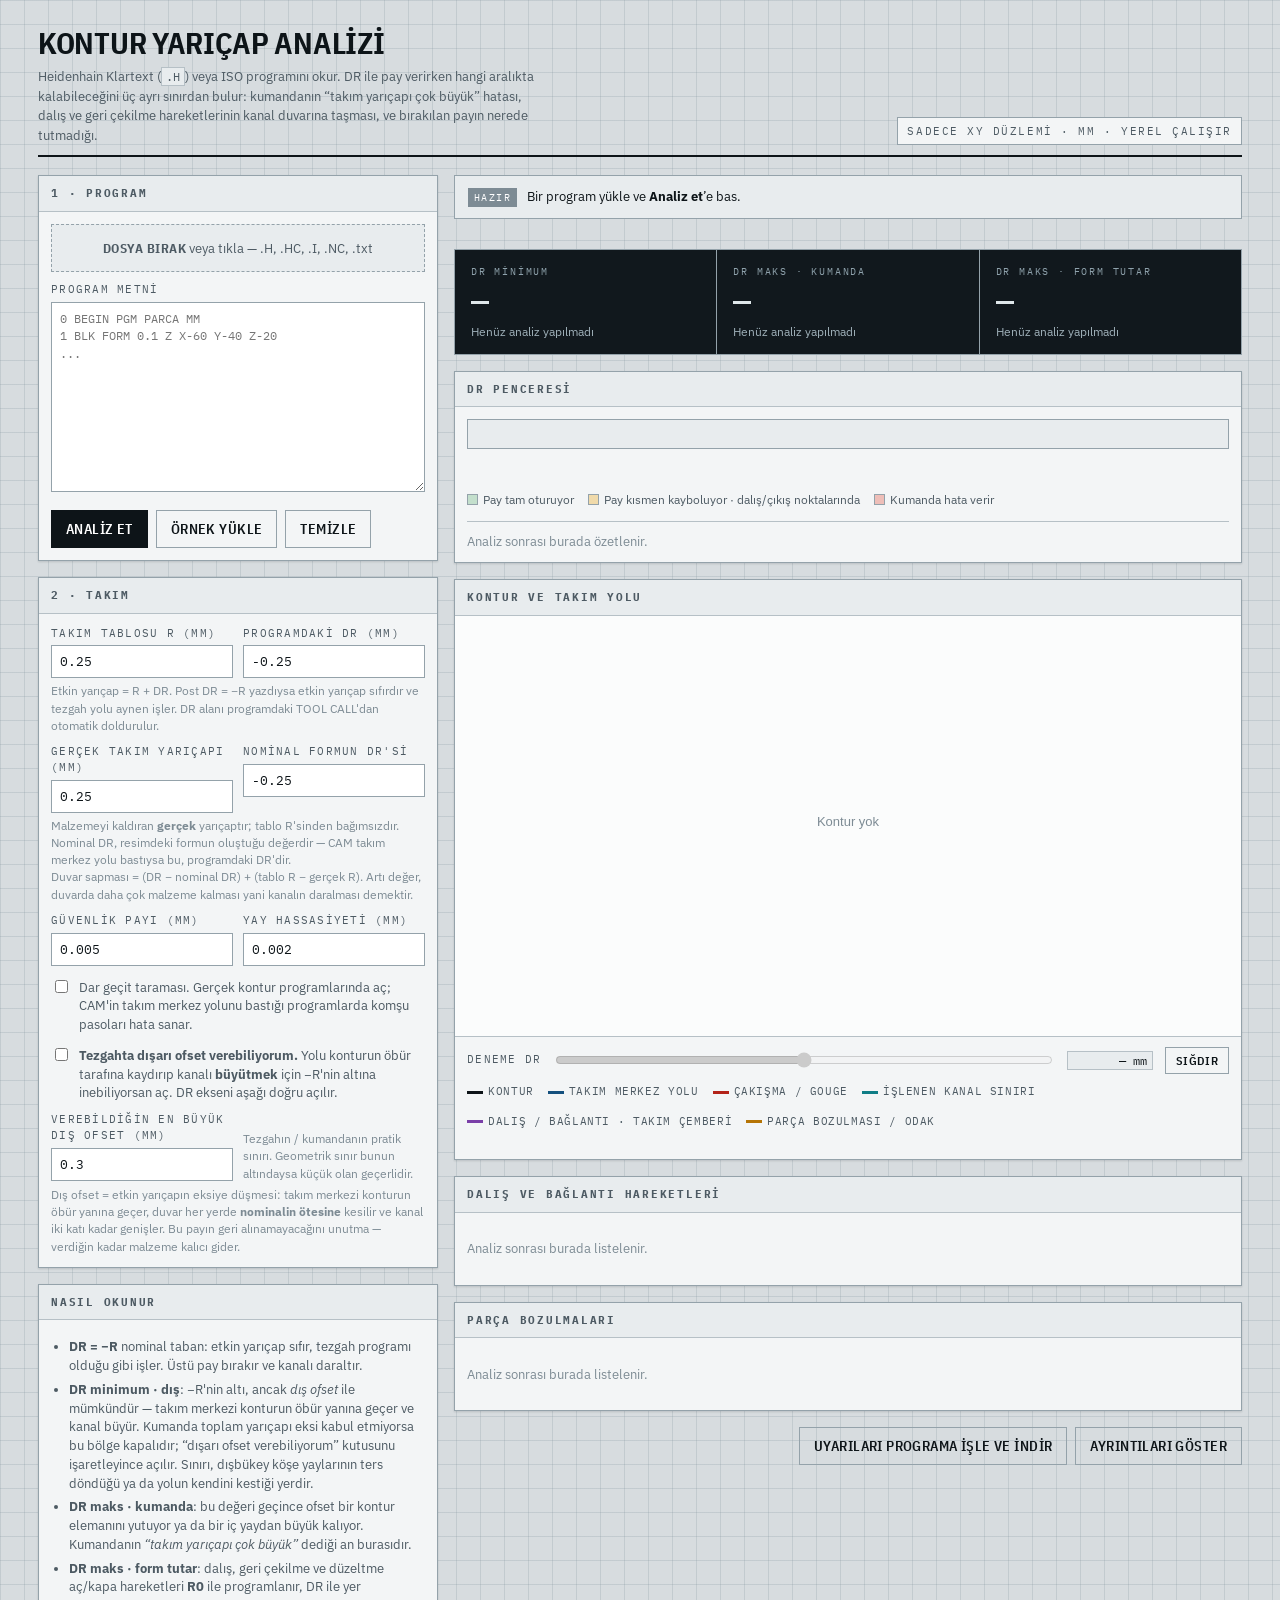
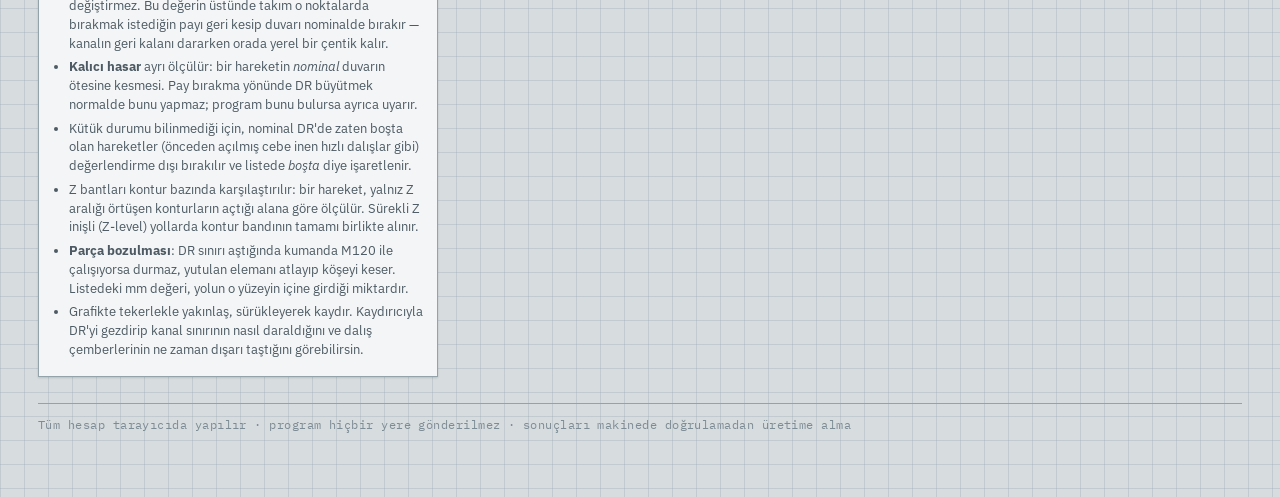
==== index.html @ 6255b71b "Kontur yaricap analizi araci (Heidenhain .H)" ====
<!DOCTYPE html>
<html lang="tr">

<head>
  <meta charset="utf-8">
  <meta name="viewport" content="width=device-width, initial-scale=1">
  <title>Kontur Yarıçap Analizi — Heidenhain .H</title>
  <link rel="preconnect" href="https://fonts.googleapis.com">
  <link rel="preconnect" href="https://fonts.gstatic.com" crossorigin>
  <link
    href="https://fonts.googleapis.com/css2?family=IBM+Plex+Mono:wght@400;500;600&family=IBM+Plex+Sans+Condensed:wght@500;600;700&family=IBM+Plex+Sans:wght@400;500;600&display=swap"
    rel="stylesheet">
  <style>
    :root {
      --bg: #d7dcdf;
      --panel: #f3f5f6;
      --panel-2: #e8ecee;
      --ink: #0d1418;
      --ink-2: #4d5a63;
      --ink-3: #7d8b94;
      --line: #b6c0c6;
      --line-hard: #94a2aa;
      --blue: #14507e;
      --teal: #0f7d86;
      --amber: #b57405;
      --red: #b32319;
      --green: #2c6b41;
      --shadow: 0 1px 0 #fff inset, 0 1px 2px rgba(13, 20, 24, .14);
      --mono: "IBM Plex Mono", ui-monospace, Menlo, Consolas, monospace;
      --cond: "IBM Plex Sans Condensed", "IBM Plex Sans", system-ui, sans-serif;
      --sans: "IBM Plex Sans", system-ui, -apple-system, sans-serif;
    }

    * {
      box-sizing: border-box
    }

    html,
    body {
      margin: 0;
      padding: 0
    }

    body {
      background: var(--bg);
      background-image:
        linear-gradient(rgba(148, 162, 170, .30) 1px, transparent 1px),
        linear-gradient(90deg, rgba(148, 162, 170, .30) 1px, transparent 1px);
      background-size: 24px 24px;
      color: var(--ink);
      font-family: var(--sans);
      font-size: 14px;
      line-height: 1.5;
      -webkit-font-smoothing: antialiased;
    }

    .wrap {
      max-width: 1240px;
      margin: 0 auto;
      padding: 20px 18px 64px
    }

    /* ---------- masthead ---------- */
    header.top {
      display: flex;
      align-items: flex-end;
      justify-content: space-between;
      gap: 16px;
      border-bottom: 2px solid var(--ink);
      padding-bottom: 10px;
      margin-bottom: 18px;
      flex-wrap: wrap;
    }

    .brand h1 {
      font-family: var(--cond);
      font-weight: 700;
      font-size: 30px;
      letter-spacing: -.01em;
      margin: 0;
      text-transform: uppercase;
    }

    .brand p {
      margin: 2px 0 0;
      color: var(--ink-2);
      font-size: 13px;
      max-width: 62ch
    }

    .stamp {
      font-family: var(--mono);
      font-size: 11px;
      letter-spacing: .14em;
      text-transform: uppercase;
      color: var(--ink-2);
      border: 1px solid var(--line-hard);
      padding: 5px 9px;
      background: var(--panel);
      white-space: nowrap;
    }

    /* ---------- layout ---------- */
    .grid {
      display: grid;
      grid-template-columns: minmax(320px, 400px) 1fr;
      gap: 16px;
      align-items: start
    }

    @media (max-width:900px) {
      .grid {
        grid-template-columns: 1fr
      }
    }

    .card {
      background: var(--panel);
      border: 1px solid var(--line-hard);
      box-shadow: var(--shadow)
    }

    .card>h2 {
      font-family: var(--mono);
      font-size: 11px;
      letter-spacing: .16em;
      text-transform: uppercase;
      margin: 0;
      padding: 9px 12px;
      border-bottom: 1px solid var(--line);
      color: var(--ink-2);
      background: var(--panel-2);
      display: flex;
      justify-content: space-between;
      align-items: center;
      gap: 8px;
    }

    .card .body {
      padding: 12px
    }

    .stack {
      display: flex;
      flex-direction: column;
      gap: 16px
    }

    /* ---------- form ---------- */
    label.f {
      display: block;
      font-family: var(--mono);
      font-size: 10.5px;
      letter-spacing: .12em;
      text-transform: uppercase;
      color: var(--ink-2);
      margin: 0 0 4px
    }

    input[type=number],
    input[type=text],
    textarea,
    select {
      width: 100%;
      font-family: var(--mono);
      font-size: 13px;
      color: var(--ink);
      background: #fff;
      border: 1px solid var(--line-hard);
      padding: 7px 8px;
      border-radius: 0;
    }

    textarea {
      min-height: 190px;
      resize: vertical;
      line-height: 1.45;
      font-size: 12px;
      white-space: pre;
      overflow-wrap: normal;
      overflow-x: auto
    }

    input:focus,
    textarea:focus,
    select:focus,
    button:focus-visible {
      outline: 2px solid var(--blue);
      outline-offset: 1px
    }

    .row {
      display: grid;
      grid-template-columns: 1fr 1fr;
      gap: 10px
    }

    .row3 {
      display: grid;
      grid-template-columns: 1fr 1fr;
      gap: 10px
    }

    .hint {
      font-size: 11.5px;
      color: var(--ink-3);
      margin: 4px 0 0
    }

    button {
      font-family: var(--cond);
      font-weight: 600;
      font-size: 14px;
      letter-spacing: .03em;
      text-transform: uppercase;
      border: 1px solid var(--ink);
      background: var(--ink);
      color: #fff;
      padding: 9px 14px;
      cursor: pointer;
      border-radius: 0;
    }

    button.ghost {
      background: transparent;
      color: var(--ink);
      border-color: var(--line-hard)
    }

    button.ghost:hover {
      background: var(--panel-2)
    }

    button:hover {
      background: #1d2a31
    }

    button.ghost:active,
    button:active {
      transform: translateY(1px)
    }

    .btnrow {
      display: flex;
      gap: 8px;
      flex-wrap: wrap;
      margin-top: 12px
    }

    .drop {
      border: 1.5px dashed var(--line-hard);
      background: var(--panel-2);
      padding: 14px;
      text-align: center;
      font-size: 12.5px;
      color: var(--ink-2);
      cursor: pointer;
    }

    .drop.hot {
      border-color: var(--blue);
      background: #e6eef5;
      color: var(--blue)
    }

    .drop b {
      font-family: var(--cond);
      text-transform: uppercase;
      letter-spacing: .04em
    }

    /* ---------- readout (signature) ---------- */
    .dro {
      display: grid;
      grid-template-columns: 1fr 1fr;
      gap: 1px;
      background: var(--line-hard);
      border: 1px solid var(--line-hard);
    }

    @media (max-width:520px) {
      .dro {
        grid-template-columns: 1fr
      }
    }

    .dro .cell {
      background: #11181d;
      padding: 14px 16px;
      color: #dfe7ea
    }

    .dro .cell.warnbg {
      background: #2a1512
    }

    .dro .k {
      font-family: var(--mono);
      font-size: 10px;
      letter-spacing: .18em;
      text-transform: uppercase;
      color: #8fa2ac
    }

    .dro .v {
      font-family: var(--mono);
      font-weight: 600;
      font-size: 40px;
      line-height: 1.05;
      margin-top: 6px;
      font-variant-numeric: tabular-nums;
      letter-spacing: -.02em
    }

    .dro .v small {
      font-size: 15px;
      font-weight: 400;
      color: #8fa2ac;
      margin-left: 6px;
      letter-spacing: 0
    }

    .dro .sub {
      font-size: 11.5px;
      color: #9fb0b9;
      margin-top: 6px;
      font-family: var(--sans)
    }

    .dro .v.ok {
      color: #8ee0a4
    }

    .dro .v.bad {
      color: #ff8b7d
    }

    .dro .v.warn {
      color: #ffc861
    }

    .dro.three {
      grid-template-columns: 1fr 1fr 1fr
    }

    .dro.three .v {
      font-size: 30px
    }

    @media (max-width:760px) {
      .dro.three {
        grid-template-columns: 1fr
      }
    }

    /* ---------- DR bandı ---------- */
    .band {
      position: relative;
      height: 30px;
      border: 1px solid var(--line-hard);
      background: var(--panel-2);
      display: flex;
      overflow: hidden;
    }

    .band .seg {
      height: 100%;
      position: relative
    }

    .band .seg.o {
      background: repeating-linear-gradient(135deg, #cbe0ee, #cbe0ee 5px, #b9d4e6 5px, #b9d4e6 10px)
    }

    .band .seg.g {
      background: repeating-linear-gradient(135deg, #cfe6d6, #cfe6d6 5px, #c3dfcc 5px, #c3dfcc 10px)
    }

    .band .seg.a {
      background: repeating-linear-gradient(135deg, #f6e4bd, #f6e4bd 5px, #f0daaa 5px, #f0daaa 10px)
    }

    .band .seg.r {
      background: repeating-linear-gradient(135deg, #f3cdc8, #f3cdc8 5px, #eebeb8 5px, #eebeb8 10px)
    }

    .band .mark {
      position: absolute;
      top: -4px;
      bottom: -4px;
      width: 2px;
      background: var(--ink);
      z-index: 2
    }

    .band .mark::after {
      content: "";
      position: absolute;
      left: -4px;
      top: 0;
      border-left: 5px solid transparent;
      border-right: 5px solid transparent;
      border-top: 6px solid var(--ink);
    }

    .bandaxis {
      position: relative;
      height: 30px;
      font-family: var(--mono);
      font-size: 10px;
      color: var(--ink-2);
      margin-top: 2px;
    }

    .bandaxis span {
      position: absolute;
      top: 0;
      white-space: nowrap;
      transform: translateX(-50%);
      line-height: 1.25;
      text-align: center;
    }

    .bandaxis span b {
      display: block;
      font-weight: 600;
      color: var(--ink)
    }

    .bandkey {
      display: flex;
      gap: 14px;
      flex-wrap: wrap;
      font-size: 11.5px;
      color: var(--ink-2);
      margin-top: 10px
    }

    .bandkey i {
      display: inline-block;
      width: 11px;
      height: 11px;
      border: 1px solid var(--line-hard);
      margin-right: 5px;
      vertical-align: -1px
    }

    .wintxt {
      margin-top: 12px;
      font-size: 13px;
      border-top: 1px solid var(--line);
      padding-top: 10px
    }

    .wintxt b {
      font-family: var(--mono)
    }

    .wintxt p {
      margin: 0 0 7px
    }

    .wintxt p:last-child {
      margin-bottom: 0
    }

    /* verdict banner */
    .verdict {
      display: flex;
      gap: 10px;
      align-items: flex-start;
      padding: 11px 13px;
      border: 1px solid;
      font-size: 13px;
      margin-bottom: 14px
    }

    .verdict .tag {
      font-family: var(--mono);
      font-size: 10px;
      letter-spacing: .14em;
      text-transform: uppercase;
      padding: 2px 6px;
      color: #fff;
      white-space: nowrap;
      margin-top: 1px
    }

    .verdict.ok {
      border-color: #8fbfa1;
      background: #eaf4ee
    }

    .verdict.ok .tag {
      background: var(--green)
    }

    .verdict.bad {
      border-color: #dda49e;
      background: #faecea
    }

    .verdict.bad .tag {
      background: var(--red)
    }

    .verdict.warn {
      border-color: #ddc48d;
      background: #fbf3e2
    }

    .verdict.warn .tag {
      background: var(--amber)
    }

    .verdict.idle {
      border-color: var(--line-hard);
      background: var(--panel-2)
    }

    .verdict.idle .tag {
      background: var(--ink-3)
    }

    /* ---------- plot ---------- */
    .plotwrap {
      position: relative;
      background: #fbfcfc;
      border-bottom: 1px solid var(--line)
    }

    canvas {
      display: block;
      width: 100%;
      height: 420px;
      touch-action: none
    }

    @media (max-width:640px) {
      canvas {
        height: 300px
      }
    }

    .plotbar {
      display: flex;
      align-items: center;
      gap: 12px;
      padding: 10px 12px;
      flex-wrap: wrap
    }

    .plotbar input[type=range] {
      flex: 1;
      min-width: 160px;
      accent-color: var(--blue)
    }

    .legend {
      display: flex;
      gap: 14px;
      flex-wrap: wrap;
      font-family: var(--mono);
      font-size: 10.5px;
      letter-spacing: .06em;
      color: var(--ink-2);
      padding: 0 12px 10px;
      text-transform: uppercase
    }

    .legend i {
      display: inline-block;
      width: 16px;
      height: 3px;
      vertical-align: middle;
      margin-right: 5px
    }

    /* ---------- tables ---------- */
    table {
      width: 100%;
      border-collapse: collapse;
      font-size: 12.5px
    }

    th {
      font-family: var(--mono);
      font-size: 10px;
      letter-spacing: .12em;
      text-transform: uppercase;
      color: var(--ink-2);
      text-align: left;
      font-weight: 500;
      border-bottom: 1px solid var(--line-hard);
      padding: 7px 8px
    }

    td {
      padding: 7px 8px;
      border-bottom: 1px solid var(--line);
      vertical-align: top
    }

    tr:last-child td {
      border-bottom: 0
    }

    tr.crow {
      cursor: pointer
    }

    tr.crow:hover td {
      background: #e6eef5
    }

    td.num,
    th.num {
      text-align: right;
      font-family: var(--mono);
      font-variant-numeric: tabular-nums
    }

    .blk {
      font-family: var(--mono);
      background: var(--panel-2);
      border: 1px solid var(--line);
      padding: 0 5px;
      font-size: 11.5px
    }

    .sev {
      font-family: var(--mono);
      font-size: 10px;
      letter-spacing: .1em;
      text-transform: uppercase;
      padding: 1px 5px;
      color: #fff
    }

    .sev.hi {
      background: var(--red)
    }

    .sev.md {
      background: var(--amber)
    }

    .sev.lo {
      background: var(--ink-3)
    }

    .empty {
      color: var(--ink-3);
      font-size: 12.5px;
      padding: 14px 12px
    }

    ul.notes {
      margin: 0;
      padding-left: 18px;
      font-size: 12.5px;
      color: var(--ink-2)
    }

    ul.notes li {
      margin: 5px 0
    }

    code {
      font-family: var(--mono);
      font-size: 12px;
      background: var(--panel-2);
      padding: 1px 4px;
      border: 1px solid var(--line)
    }

    .chips {
      display: flex;
      gap: 6px;
      flex-wrap: wrap;
      margin-top: 8px
    }

    .chip {
      font-family: var(--mono);
      font-size: 11.5px;
      border: 1px solid var(--line-hard);
      background: #fff;
      padding: 4px 8px;
      cursor: pointer
    }

    .chip:hover {
      background: var(--panel-2)
    }

    .chip.on {
      background: var(--ink);
      color: #fff;
      border-color: var(--ink)
    }

    footer {
      margin-top: 26px;
      padding-top: 12px;
      border-top: 1px solid var(--line-hard);
      font-size: 11.5px;
      color: var(--ink-3);
      font-family: var(--mono);
      letter-spacing: .04em
    }

    @media (prefers-reduced-motion:no-preference) {
      .card {
        transition: box-shadow .15s ease
      }
    }
  </style>
</head>

<body>
  <div class="wrap">

    <header class="top">
      <div class="brand">
        <h1>Kontur Yarıçap Analizi</h1>
        <p>Heidenhain Klartext (<code>.H</code>) veya ISO programını okur. DR ile pay verirken hangi aralıkta
          kalabileceğini üç ayrı sınırdan bulur: kumandanın “takım yarıçapı çok büyük” hatası, dalış ve geri çekilme
          hareketlerinin kanal duvarına taşması, ve bırakılan payın nerede tutmadığı.</p>
      </div>
      <div class="stamp">Sadece XY düzlemi · mm · yerel çalışır</div>
    </header>

    <div class="grid">

      <!-- ============ SOL: GİRİŞ ============ -->
      <div class="stack">
        <section class="card">
          <h2>1 · Program</h2>
          <div class="body">
            <div class="drop" id="drop" tabindex="0" role="button">
              <b>Dosya bırak</b> veya tıkla — .H, .HC, .I, .NC, .txt
            </div>
            <input type="file" id="file" accept=".h,.hc,.H,.i,.I,.nc,.NC,.txt" hidden>
            <div style="margin-top:10px">
              <label class="f" for="src">Program metni</label>
              <textarea id="src" spellcheck="false"
                placeholder="0 BEGIN PGM PARCA MM&#10;1 BLK FORM 0.1 Z X-60 Y-40 Z-20&#10;..."></textarea>
            </div>
            <div class="btnrow">
              <button id="run">Analiz et</button>
              <button class="ghost" id="sample">Örnek yükle</button>
              <button class="ghost" id="clear">Temizle</button>
            </div>
          </div>
        </section>

        <section class="card">
          <h2>2 · Takım</h2>
          <div class="body">
            <div class="row">
              <div>
                <label class="f" for="rtab">Takım tablosu R (mm)</label>
                <input type="number" id="rtab" value="0.25" step="0.01" min="0">
              </div>
              <div>
                <label class="f" for="drcur">Programdaki DR (mm)</label>
                <input type="number" id="drcur" value="-0.25" step="0.01">
              </div>
            </div>
            <p class="hint">Etkin yarıçap = R + DR. Post DR = &minus;R yazdıysa etkin yarıçap sıfırdır ve tezgah yolu
              aynen işler. DR alanı programdaki TOOL CALL'dan otomatik doldurulur.</p>
            <div class="row" style="margin-top:10px">
              <div>
                <label class="f" for="rphys">Gerçek takım yarıçapı (mm)</label>
                <input type="number" id="rphys" value="0.25" step="0.005" min="0.001">
              </div>
              <div>
                <label class="f" for="drref">Nominal formun DR'si</label>
                <input type="number" id="drref" value="-0.25" step="0.01">
              </div>
            </div>
            <p class="hint">Malzemeyi kaldıran <b>gerçek</b> yarıçaptır; tablo R'sinden bağımsızdır. Nominal DR, resimdeki
              formun oluştuğu değerdir &mdash; CAM takım merkez yolu bastıysa bu, programdaki DR'dir.<br>
              Duvar sapması = (DR &minus; nominal DR) + (tablo R &minus; gerçek R). Artı değer, duvarda daha çok
              malzeme kalması yani kanalın daralması demektir.</p>
            <div class="row" style="margin-top:10px">
              <div>
                <label class="f" for="safety">Güvenlik payı (mm)</label>
                <input type="number" id="safety" value="0.005" step="0.005" min="0">
              </div>
              <div>
                <label class="f" for="tol">Yay hassasiyeti (mm)</label>
                <input type="number" id="tol" value="0.002" step="0.001" min="0.0005">
              </div>
            </div>
            <label
              style="display:flex;gap:8px;align-items:flex-start;margin-top:12px;font-size:12.5px;color:var(--ink-2)">
              <input type="checkbox" id="gouge" style="width:auto;margin-top:2px">
              <span>Dar geçit taraması. Gerçek kontur programlarında aç; CAM'in takım merkez yolunu bastığı programlarda
                komşu pasoları hata sanar.</span>
            </label>

            <label
              style="display:flex;gap:8px;align-items:flex-start;margin-top:12px;font-size:12.5px;color:var(--ink-2)">
              <input type="checkbox" id="outAllow" style="width:auto;margin-top:2px">
              <span><b>Tezgahta dışarı ofset verebiliyorum.</b> Yolu konturun öbür tarafına kaydırıp kanalı
                <b>büyütmek</b> için &minus;R'nin altına inebiliyorsan aç. DR ekseni aşağı doğru açılır.</span>
            </label>
            <div class="row" style="margin-top:10px">
              <div>
                <label class="f" for="outcap">Verebildiğin en büyük dış ofset (mm)</label>
                <input type="number" id="outcap" value="0.3" step="0.01" min="0" disabled>
              </div>
              <div>
                <p class="hint" style="margin:18px 0 0">Tezgahın / kumandanın pratik sınırı. Geometrik sınır bunun
                  altındaysa küçük olan geçerlidir.</p>
              </div>
            </div>
            <p class="hint">Dış ofset = etkin yarıçapın eksiye düşmesi: takım merkezi konturun öbür yanına geçer, duvar
              her yerde <b>nominalin ötesine</b> kesilir ve kanal iki katı kadar genişler. Bu payın geri alınamayacağını
              unutma &mdash; verdiğin kadar malzeme kalıcı gider.</p>
          </div>
        </section>

        <section class="card">
          <h2>Nasıl okunur</h2>
          <div class="body">
            <ul class="notes">
              <li><b>DR = &minus;R</b> nominal taban: etkin yarıçap sıfır, tezgah programı olduğu gibi işler. Üstü pay
                bırakır ve kanalı daraltır.</li>
              <li><b>DR minimum · dış</b>: &minus;R'nin altı, ancak <i>dış ofset</i> ile mümkündür &mdash; takım merkezi
                konturun öbür yanına geçer ve kanal büyür. Kumanda toplam yarıçapı eksi kabul etmiyorsa bu bölge kapalıdır;
                “dışarı ofset verebiliyorum” kutusunu işaretleyince açılır. Sınırı, dışbükey köşe yaylarının ters döndüğü
                ya da yolun kendini kestiği yerdir.</li>
              <li><b>DR maks · kumanda</b>: bu değeri geçince ofset bir kontur elemanını yutuyor ya da bir iç yaydan
                büyük kalıyor. Kumandanın <i>“takım yarıçapı çok büyük”</i> dediği an burasıdır.</li>
              <li><b>DR maks · form tutar</b>: dalış, geri çekilme ve düzeltme aç/kapa hareketleri <b>R0</b> ile
                programlanır, DR ile yer değiştirmez. Bu değerin üstünde takım o noktalarda bırakmak istediğin payı
                geri kesip duvarı nominalde bırakır &mdash; kanalın geri kalanı dararken orada yerel bir çentik kalır.</li>
              <li><b>Kalıcı hasar</b> ayrı ölçülür: bir hareketin <i>nominal</i> duvarın ötesine kesmesi. Pay bırakma
                yönünde DR büyütmek normalde bunu yapmaz; program bunu bulursa ayrıca uyarır.</li>
              <li>Kütük durumu bilinmediği için, nominal DR'de zaten boşta olan hareketler (önceden açılmış cebe inen
                hızlı dalışlar gibi) değerlendirme dışı bırakılır ve listede <i>boşta</i> diye işaretlenir.</li>
              <li>Z bantları kontur bazında karşılaştırılır: bir hareket, yalnız Z aralığı örtüşen konturların açtığı
                alana göre ölçülür. Sürekli Z inişli (Z-level) yollarda kontur bandının tamamı birlikte alınır.</li>
              <li><b>Parça bozulması</b>: DR sınırı aştığında kumanda M120 ile çalışıyorsa durmaz, yutulan elemanı
                atlayıp köşeyi keser. Listedeki mm değeri, yolun o yüzeyin içine girdiği miktardır.</li>
              <li>Grafikte tekerlekle yakınlaş, sürükleyerek kaydır. Kaydırıcıyla DR'yi gezdirip kanal sınırının nasıl
                daraldığını ve dalış çemberlerinin ne zaman dışarı taştığını görebilirsin.</li>
            </ul>
          </div>
        </section>
      </div>

      <!-- ============ SAĞ: SONUÇ ============ -->
      <div class="stack">

        <div id="verdict" class="verdict idle">
          <span class="tag">Hazır</span>
          <span>Bir program yükle ve <b>Analiz et</b>’e bas.</span>
        </div>

        <div class="dro three">
          <div class="cell" id="cellMin">
            <div class="k" id="kMin">DR minimum</div>
            <div class="v" id="vMin">—</div>
            <div class="sub" id="sMin">Henüz analiz yapılmadı</div>
          </div>
          <div class="cell" id="cellMax">
            <div class="k">DR maks · kumanda</div>
            <div class="v" id="vMax">—</div>
            <div class="sub" id="sMax">Henüz analiz yapılmadı</div>
          </div>
          <div class="cell" id="cellForm">
            <div class="k">DR maks · form tutar</div>
            <div class="v" id="vForm">—</div>
            <div class="sub" id="sForm">Henüz analiz yapılmadı</div>
          </div>
        </div>

        <section class="card">
          <h2>DR penceresi <span id="winNote" style="text-transform:none;letter-spacing:0"></span></h2>
          <div class="body">
            <div class="band" id="band"></div>
            <div class="bandaxis" id="bandAxis"></div>
            <div class="bandkey">
              <span id="keyOut" style="display:none"><i class="o" style="background:#b9d4e6"></i>Dış ofset · kanal
                büyüyor, nominalin ötesine kesiliyor</span>
              <span><i class="g" style="background:#c3dfcc"></i>Pay tam oturuyor</span>
              <span><i class="a" style="background:#f0daaa"></i>Pay kısmen kayboluyor · dalış/çıkış noktalarında</span>
              <span><i class="r" style="background:#eebeb8"></i>Kumanda hata verir</span>
            </div>
            <div class="wintxt" id="winTxt"><p class="empty" style="padding:0">Analiz sonrası burada özetlenir.</p></div>
          </div>
        </section>

        <section class="card">
          <h2>Kontur ve takım yolu <span id="plotTitle"></span></h2>
          <div class="plotwrap">
            <canvas id="cv"></canvas>
          </div>
          <div class="plotbar">
            <label class="f" style="margin:0;white-space:nowrap">Deneme DR</label>
            <input type="range" id="rng" min="0" max="100" value="50" step="1" disabled>
            <span class="blk" id="rngVal" style="min-width:86px;text-align:right">— mm</span>
            <button class="ghost" id="fit" style="padding:5px 10px;font-size:12px">Sığdır</button>
          </div>
          <div class="legend">
            <span><i style="background:#0d1418"></i>Kontur</span>
            <span><i style="background:#14507e"></i>Takım merkez yolu</span>
            <span><i style="background:#b32319"></i>Çakışma / gouge</span>
            <span><i style="background:#0f7d86"></i>İşlenen kanal sınırı</span>
            <span><i style="background:#7a3fa8"></i>Dalış / bağlantı · takım çemberi</span>
            <span><i style="background:#b57405"></i>Parça bozulması / odak</span>
          </div>
          <div class="chips" id="conChips" style="padding:0 12px 12px"></div>
        </section>

        <section class="card">
          <h2>Dalış ve bağlantı hareketleri <span id="lnkAt" style="text-transform:none;letter-spacing:0"></span></h2>
          <div id="lnkBox">
            <p class="empty">Analiz sonrası burada listelenir.</p>
          </div>
        </section>

        <section class="card">
          <h2>Parça bozulmaları <span id="dmgAt" style="text-transform:none;letter-spacing:0"></span></h2>
          <div id="dmgBox">
            <p class="empty">Analiz sonrası burada listelenir.</p>
          </div>
        </section>

        <div style="display:flex;gap:8px;justify-content:flex-end;flex-wrap:wrap">
          <button class="ghost" id="dl">Uyarıları programa işle ve indir</button>
          <button class="ghost" id="toggleDet">Ayrıntıları göster</button>
        </div>

        <section class="card det" style="display:none">
          <h2>Sınırlayan kütükler</h2>
          <div id="critBox">
            <p class="empty">Analiz sonrası burada listelenir.</p>
          </div>
        </section>

        <section class="card det" style="display:none">
          <h2>Keskin iç köşeler</h2>
          <div id="cornBox">
            <p class="empty">Analiz sonrası burada listelenir.</p>
          </div>
        </section>

        <section class="card det" style="display:none">
          <h2>Kontur dökümü</h2>
          <div id="conBox">
            <p class="empty">Analiz sonrası burada listelenir.</p>
          </div>
        </section>

        <section class="card det" style="display:none">
          <h2>Ayrıştırma notları</h2>
          <div id="warnBox">
            <p class="empty">—</p>
          </div>
        </section>

      </div>
    </div>

    <footer>Tüm hesap tarayıcıda yapılır · program hiçbir yere gönderilmez · sonuçları makinede doğrulamadan üretime
      alma</footer>
  </div>

  <script>
    /* =====================================================================
       GEOMETRİ ÇEKİRDEĞİ
       Elemanlar:
         {type:'line', p0:{x,y}, p1:{x,y}, block}
         {type:'arc',  c:{x,y}, r, a0, sweep, block}   sweep>0 => CCW
       ===================================================================== */
    const TAU = Math.PI * 2;
    const add = (a, b) => ({ x: a.x + b.x, y: a.y + b.y });
    const sub = (a, b) => ({ x: a.x - b.x, y: a.y - b.y });
    const mul = (a, k) => ({ x: a.x * k, y: a.y * k });
    const len = a => Math.hypot(a.x, a.y);
    const dist = (a, b) => Math.hypot(a.x - b.x, a.y - b.y);
    const dot = (a, b) => a.x * b.x + a.y * b.y;
    const crs = (a, b) => a.x * b.y - a.y * b.x;
    const perp = a => ({ x: -a.y, y: a.x });               // +90° (CCW) = sol normal
    const nrm = a => { const l = len(a) || 1; return { x: a.x / l, y: a.y / l }; };
    const rhat = t => ({ x: Math.cos(t), y: Math.sin(t) });
    const rnd = (v, n = 3) => Math.round(v * Math.pow(10, n)) / Math.pow(10, n);

    function angDelta(a0, a1, ccw) {
      let d = a1 - a0;
      if (ccw) { while (d <= 1e-12) d += TAU; while (d > TAU + 1e-12) d -= TAU; }
      else { while (d >= -1e-12) d -= TAU; while (d < -TAU - 1e-12) d += TAU; }
      return d;
    }
    function elStart(e) { return e.type === 'line' ? e.p0 : add(e.c, mul(rhat(e.a0), e.r)); }
    function elEnd(e) { return e.type === 'line' ? e.p1 : add(e.c, mul(rhat(e.a0 + e.sweep), e.r)); }
    function elStartDir(e) {
      if (e.type === 'line') return nrm(sub(e.p1, e.p0));
      const t = perp(rhat(e.a0)); return e.sweep > 0 ? t : mul(t, -1);
    }
    function elEndDir(e) {
      if (e.type === 'line') return nrm(sub(e.p1, e.p0));
      const t = perp(rhat(e.a0 + e.sweep)); return e.sweep > 0 ? t : mul(t, -1);
    }
    function elLength(e) { return e.type === 'line' ? dist(e.p0, e.p1) : Math.abs(e.sweep) * e.r; }

    /* ---- kesişimler ---- */
    function lineLineInt(p1, d1, p2, d2) {
      const den = crs(d1, d2); if (Math.abs(den) < 1e-12) return null;
      const t = crs(sub(p2, p1), d2) / den; return add(p1, mul(d1, t));
    }
    function lineCircleInt(p, d, c, r) {
      const f = sub(p, c), a = dot(d, d), b = 2 * dot(f, d), cc = dot(f, f) - r * r;
      const disc = b * b - 4 * a * cc; if (disc < 0) return [];
      const s = Math.sqrt(disc);
      return [(-b - s) / (2 * a), (-b + s) / (2 * a)].map(t => add(p, mul(d, t)));
    }
    function circleCircleInt(c1, r1, c2, r2) {
      const dv = sub(c2, c1), d = len(dv);
      if (d < 1e-12) return [];
      if (d > r1 + r2 + 1e-7 || d < Math.abs(r1 - r2) - 1e-7) return [];
      const a = (r1 * r1 - r2 * r2 + d * d) / (2 * d), h = Math.sqrt(Math.max(0, r1 * r1 - a * a));
      const pm = add(c1, mul(dv, a / d)), pv = mul(perp(mul(dv, 1 / d)), h);
      return [add(pm, pv), sub(pm, pv)];
    }
    function offsetGeom(e, R, side) {          // side=+1 => yol yönünün soluna
      if (e.type === 'line') {
        const d = nrm(sub(e.p1, e.p0));
        return { kind: 'line', p: add(e.p0, mul(perp(d), R * side)), d };
      }
      const rr = e.r + side * (e.sweep > 0 ? -1 : 1) * R;
      if (rr <= 1e-7) return null;
      return { kind: 'circle', c: e.c, r: rr };
    }
    function geomInt(g1, g2) {
      if (!g1 || !g2) return [];
      if (g1.kind === 'line' && g2.kind === 'line') { const x = lineLineInt(g1.p, g1.d, g2.p, g2.d); return x ? [x] : []; }
      if (g1.kind === 'line') return lineCircleInt(g1.p, g1.d, g2.c, g2.r);
      if (g2.kind === 'line') return lineCircleInt(g2.p, g2.d, g1.c, g1.r);
      return circleCircleInt(g1.c, g1.r, g2.c, g2.r);
    }
    function projOnEl(e, p) {
      if (e.type === 'line') {
        const d = nrm(sub(e.p1, e.p0));
        return add(e.p0, mul(d, dot(sub(p, e.p0), d)));
      }
      return add(e.c, mul(nrm(sub(p, e.c)), e.r));
    }
    function trimEnd(e, p) {
      if (e.type === 'line') { e.p1 = { x: p.x, y: p.y }; return; }
      const th = Math.atan2(p.y - e.c.y, p.x - e.c.x);
      let d = angDelta(e.a0, th, e.sweep > 0);
      if (Math.abs(d) > Math.abs(e.sweep)) d = e.sweep;
      e.sweep = d;
    }
    function trimStart(e, p) {
      if (e.type === 'line') { e.p0 = { x: p.x, y: p.y }; return; }
      const th = Math.atan2(p.y - e.c.y, p.x - e.c.x);
      let d = angDelta(e.a0, th, e.sweep > 0);
      if (Math.abs(d) > Math.abs(e.sweep)) d = 0;
      e.a0 = th; e.sweep = e.sweep - d;
    }

    /* =====================================================================
       AYRIŞTIRICI  (Klartext + basit ISO)
       ===================================================================== */
    function coordOf(s, key) {
      let m = s.match(new RegExp('(?:^|\\s)' + key + '\\s?([+-]?\\d*\\.?\\d+)', 'i'));
      if (m) return { val: parseFloat(m[1]), inc: false };
      m = s.match(new RegExp('(?:^|\\s)I' + key + '\\s?([+-]?\\d*\\.?\\d+)', 'i'));
      if (m) return { val: parseFloat(m[1]), inc: true };
      return null;
    }
    function radiusOf(s) {
      let m = s.match(/(?:^|\s)R([+-]\d*\.?\d+)/i); if (m) return parseFloat(m[1]);
      m = s.match(/(?:^|\s)R(\d*\.?\d+)/i);
      if (m && !/^\s*R0(\s|$)/i.test(' ' + m[0].trim())) return parseFloat(m[1]);
      return null;
    }
    function drOf(s) { const m = s.match(/(?:^|\s)DR\s?([+-])/i); return m ? (m[1] === '+') : null; }

    function parseProgram(text) {
      const klartext = /BEGIN\s+PGM/i.test(text) || /(^|\n)\s*\d+\s+(L|CC|CR|CT|APPR|TOOL\s+CALL)\b/i.test(text);
      return klartext ? parseKlartext(text) : parseISO(text);
    }

    function makeArcFromCenter(S, E, cc, ccw, block) {
      const r = dist(S, cc);
      const a0 = Math.atan2(S.y - cc.y, S.x - cc.x);
      const a1 = Math.atan2(E.y - cc.y, E.x - cc.x);
      const sweep = angDelta(a0, a1, ccw);
      return { type: 'arc', c: { x: cc.x, y: cc.y }, r, a0, sweep, block };
    }
    function centerFromCR(S, E, R, ccw) {
      const aR = Math.abs(R), d = dist(S, E);
      if (d < 1e-9 || d > 2 * aR + 1e-6) return null;
      const mid = mul(add(S, E), 0.5);
      const u = nrm(sub(E, S));
      const h = Math.sqrt(Math.max(0, aR * aR - (d / 2) * (d / 2)));
      const n = perp(u);
      const cands = [add(mid, mul(n, h)), sub(mid, mul(n, h))];
      const wantBig = R < 0;                     // R- => yay >180°
      for (const c of cands) {
        const a0 = Math.atan2(S.y - c.y, S.x - c.x), a1 = Math.atan2(E.y - c.y, E.x - c.x);
        const sw = Math.abs(angDelta(a0, a1, ccw));
        if (wantBig ? sw > Math.PI - 1e-6 : sw <= Math.PI + 1e-6) return c;
      }
      return cands[0];
    }

    function parseKlartext(text) {
      const warnings = [], contours = [], links = []; let stock = null, toolCall = null;
      let cur = null, pos = { x: 0, y: 0, z: 0 }, cc = null, lastDR = null, prevEl = null;
      let badXY = true, badZ = true, cid = 0;      // program başında konum bilinmiyor
      const push = (el) => { if (cur) { cur.raw.push(el); if (el.type !== 'corner') prevEl = el; } };
      const closeContour = () => { if (cur) { if (cur.raw.some(e => e.type !== 'corner')) contours.push(cur); cur = null; prevEl = null; } };

      for (const rawLine of text.split(/\r?\n/)) {
        let s = rawLine; const ci = s.indexOf(';'); if (ci >= 0) s = s.slice(0, ci);
        s = s.trim(); if (!s) continue;
        let block = null; const bm = s.match(/^(\d+)\s+(.*)$/);
        if (bm) { block = parseInt(bm[1], 10); s = bm[2].trim(); }
        if (!s || s.startsWith('*')) continue;
        const U = s.toUpperCase();
        const t0 = U.split(/\s+/)[0];

        if (/^BLK\s+FORM/i.test(U)) {
          const cx = coordOf(U, 'X'), cy = coordOf(U, 'Y'), cz = coordOf(U, 'Z');
          if (cx && cy) {
            stock = stock || { x1: cx.val, y1: cy.val, x2: cx.val, y2: cy.val };
            stock.x1 = Math.min(stock.x1, cx.val); stock.y1 = Math.min(stock.y1, cy.val);
            stock.x2 = Math.max(stock.x2, cx.val); stock.y2 = Math.max(stock.y2, cy.val);
          }
          if (cz) {
            if (!stock) stock = {};
            stock.z1 = (stock.z1 === undefined) ? cz.val : Math.min(stock.z1, cz.val);
            stock.z2 = (stock.z2 === undefined) ? cz.val : Math.max(stock.z2, cz.val);
          }
          continue;
        }
        if (/^(BEGIN|END)\s+PGM/i.test(U)) { closeContour(); continue; }
        if (/\bM(2|30)\b/.test(U)) { /* devam et, aşağıda kapanır */ }

        // konumu belirsizleştiren komutlar: makine koordinatı, sınıra çekilme, düzlem çevirme
        if (/\bM9[12]\b/.test(U)) { badXY = true; badZ = true; }
        if (/\bM14\d\b/.test(U)) badZ = true;
        if (/^PLANE\b/.test(U) && /\b(TURN|MOVE)\b/.test(U)) { badXY = true; badZ = true; }
        if (/^(CYCL\s+CALL|CALL\s+LBL|L\s+CYCL)/.test(U)) { badXY = true; badZ = true; }

        const hasRL = /(?:^|\s)RL(?:\s|$)/.test(U), hasRR = /(?:^|\s)RR(?:\s|$)/.test(U);
        const hasR0 = /(?:^|\s)R0(?:\s|$)/.test(U);
        const isMotion = ['L', 'C', 'CR', 'CT', 'CC'].includes(t0) || t0.startsWith('APPR') || t0.startsWith('DEP');
        const isCorner = t0 === 'RND' || t0 === 'CHF';

        if (!isMotion && !isCorner) {
          if (/^TOOL\s+CALL/i.test(U) && !toolCall) {
            const tm = U.match(/^TOOL\s+CALL\s+(\S+)/);
            const dm = s.match(/(?:^|\s)DR\s?([+-]?\d*\.?\d+)/i);
            toolCall = { tool: tm ? tm[1] : null, dr: dm ? parseFloat(dm[1]) : null, block };
          }
          if (/\bM(2|30)\b/.test(U)) closeContour();
          continue;                                   // TOOL CALL, CYCL, LBL, FN, PLANE ...
        }

        // ---- CC : daire merkezi
        if (t0 === 'CC') {
          const cx = coordOf(s, 'X'), cy = coordOf(s, 'Y');
          const nc = {
            x: cx ? (cx.inc ? pos.x + cx.val : cx.val) : pos.x,
            y: cy ? (cy.inc ? pos.y + cy.val : cy.val) : pos.y
          };
          cc = nc; continue;
        }
        // ---- köşe elemanları
        if (isCorner) {
          const v = t0 === 'RND' ? radiusOf(s) : (s.match(/(?:^|\s)CHF\s?([+-]?\d*\.?\d+)/i) || [])[1];
          const val = parseFloat(v);
          if (cur && isFinite(val) && val > 0) push({ type: 'corner', kind: t0, val, block });
          continue;
        }

        const startP = { x: pos.x, y: pos.y };
        const cxv = coordOf(s, 'X'), cyv = coordOf(s, 'Y'), czv = coordOf(s, 'Z');
        const endP = {
          x: cxv ? (cxv.inc ? pos.x + cxv.val : cxv.val) : pos.x,
          y: cyv ? (cyv.inc ? pos.y + cyv.val : cyv.val) : pos.y
        };
        const newZ = czv ? (czv.inc ? pos.z + czv.val : czv.val) : pos.z;

        // düzeltme kapalıyken yapılan her hareket bir "bağlantı": dalış, çıkış, ara konumlama.
        // Bunlar takım merkezine göre programlanır, DR ile yer değiştirmez.
        const wasBadXY = badXY, wasBadZ = badZ;
        if (cxv && cyv) badXY = false;
        if (czv) badZ = false;
        const mkLink = (kind, extra) => {
          if (dist(startP, endP) < 1e-9 && Math.abs(newZ - pos.z) < 1e-9) return;
          links.push(Object.assign({
            kind, block, p0: { x: startP.x, y: startP.y }, p1: { x: endP.x, y: endP.y },
            z0: pos.z, z1: newZ, unsure: wasBadXY || wasBadZ
          }, extra || {}));
        };

        // ---- düzeltme aç
        if ((hasRL || hasRR) && !cur) {
          const id = cid++;
          mkLink('on', { cid: id });
          cur = {
            id, side: hasRL ? 1 : -1, sideName: hasRL ? 'RL' : 'RR', raw: [], startBlock: block,
            apprLen: dist(startP, { x: endP.x, y: endP.y }),
            apprFrom: { x: startP.x, y: startP.y }, apprTo: { x: endP.x, y: endP.y }, apprZ: newZ
          };
          pos = { x: endP.x, y: endP.y, z: newZ }; cc = null; prevEl = null; continue;
        }
        // ---- düzeltme kapat
        if (hasR0 || t0.startsWith('DEP')) {
          if (cur) {
            cur.depLen = dist(startP, { x: endP.x, y: endP.y }); cur.depBlock = block;
            cur.depFrom = { x: startP.x, y: startP.y }; cur.depZ = pos.z;
            mkLink('off', { cid: cur.id });
          } else mkLink('link');
          closeContour(); pos = { x: endP.x, y: endP.y, z: newZ }; cc = null; continue;
        }
        if (!cur) { mkLink('link'); pos = { x: endP.x, y: endP.y, z: newZ }; continue; }
        if (t0.startsWith('APPR')) { pos = { x: endP.x, y: endP.y, z: newZ }; continue; }

        const moved = dist(startP, endP) > 1e-7;
        if (t0 === 'L') {
          if (moved) push({ type: 'line', p0: startP, p1: { x: endP.x, y: endP.y }, block, z0: pos.z, z1: newZ });
        } else if (t0 === 'C') {
          const dr = drOf(s); if (dr !== null) lastDR = dr;
          if (!cc) {
            warnings.push(`Kütük ${block}: C bloğu öncesinde CC yok, doğru kabul edildi.`);
            if (moved) push({ type: 'line', p0: startP, p1: endP, block, z0: pos.z, z1: newZ });
          }
          else push(Object.assign(makeArcFromCenter(startP, endP, cc, lastDR === null ? true : lastDR, block), { z0: pos.z, z1: newZ }));
        } else if (t0 === 'CR') {
          const R = radiusOf(s), dr = drOf(s); if (dr !== null) lastDR = dr;
          const c2 = (R !== null) ? centerFromCR(startP, endP, R, lastDR === null ? true : lastDR) : null;
          if (!c2) {
            warnings.push(`Kütük ${block}: CR yarıçapı kirişten küçük, doğru kabul edildi.`);
            if (moved) push({ type: 'line', p0: startP, p1: endP, block, z0: pos.z, z1: newZ });
          }
          else { cc = c2; push(Object.assign(makeArcFromCenter(startP, endP, c2, lastDR === null ? true : lastDR, block), { z0: pos.z, z1: newZ })); }
        } else if (t0 === 'CT') {
          const d0 = prevEl ? elEndDir(prevEl) : null;
          if (!d0) { if (moved) push({ type: 'line', p0: startP, p1: endP, block, z0: pos.z, z1: newZ }); }
          else {
            const n = perp(d0), v = sub(startP, endP), dn = dot(n, v);
            if (Math.abs(dn) < 1e-9) { if (moved) push({ type: 'line', p0: startP, p1: endP, block, z0: pos.z, z1: newZ }); }
            else {
              const k = -dot(v, v) / (2 * dn), c2 = add(startP, mul(n, k));
              const ccw = k > 0;
              cc = c2; push(Object.assign(makeArcFromCenter(startP, endP, c2, ccw, block), { z0: pos.z, z1: newZ }));
            }
          }
        }
        pos = { x: endP.x, y: endP.y, z: newZ };
        if (/\bM(2|30)\b/.test(U)) closeContour();
      }
      closeContour();
      return finalize(contours, warnings, stock, toolCall, links);
    }

    function parseISO(text) {
      const warnings = [], contours = [], links = []; let stock = null;
      let cur = null, pos = { x: 0, y: 0, z: 0 }, motion = 0, comp = 0, prevEl = null, abs = true;
      let cid = 0;
      const closeContour = () => { if (cur) { if (cur.raw.some(e => e.type !== 'corner')) contours.push(cur); cur = null; prevEl = null; } };
      const val = (s, k) => { const m = s.match(new RegExp(k + '\\s?([+-]?\\d*\\.?\\d+)', 'i')); return m ? parseFloat(m[1]) : null; };

      for (const rawLine of text.split(/\r?\n/)) {
        let s = rawLine.replace(/\(.*?\)/g, '');
        const ci = s.indexOf(';'); if (ci >= 0) s = s.slice(0, ci);
        s = s.trim(); if (!s) continue;
        let block = null; const bm = s.match(/^N\s?(\d+)\s*(.*)$/i);
        if (bm) { block = parseInt(bm[1], 10); s = bm[2]; }
        const U = s.toUpperCase();
        const gs = [...U.matchAll(/G\s?(\d+)/g)].map(m => parseInt(m[1], 10));
        for (const g of gs) {
          if ([0, 1, 2, 3].includes(g)) motion = g;
          if (g === 40) { closeContour(); comp = 0; }
          if (g === 41) comp = 1;
          if (g === 42) comp = -1;
          if (g === 90) abs = true;
          if (g === 91) abs = false;
        }
        const X = val(U, 'X'), Y = val(U, 'Y'), Z = val(U, 'Z');
        if (X === null && Y === null && Z === null) { if (/M0?(2|30)/.test(U)) closeContour(); continue; }
        const startP = { x: pos.x, y: pos.y };
        const endP = { x: X === null ? pos.x : (abs ? X : pos.x + X), y: Y === null ? pos.y : (abs ? Y : pos.y + Y) };
        const newZ = Z === null ? pos.z : (abs ? Z : pos.z + Z);

        const zr = { z0: pos.z, z1: newZ };
        const mkLink = (kind, extra) => {
          if (dist(startP, endP) < 1e-9 && Math.abs(newZ - pos.z) < 1e-9) return;
          links.push(Object.assign({
            kind, block, p0: { x: startP.x, y: startP.y }, p1: { x: endP.x, y: endP.y },
            z0: pos.z, z1: newZ, unsure: false
          }, extra || {}));
        };

        if (comp !== 0 && !cur) {
          const id = cid++;
          mkLink('on', { cid: id });
          cur = { id, side: comp, sideName: comp === 1 ? 'G41' : 'G42', raw: [], startBlock: block };
          pos = { x: endP.x, y: endP.y, z: newZ }; continue;
        }
        if (cur) {
          const moved = dist(startP, endP) > 1e-7;
          if (motion === 2 || motion === 3) {
            const I = val(U, 'I'), J = val(U, 'J'), R = val(U, 'R');
            const ccw = (motion === 3);
            let c2 = null;
            if (I !== null || J !== null) c2 = { x: startP.x + (I || 0), y: startP.y + (J || 0) };
            else if (R !== null) c2 = centerFromCR(startP, endP, R, ccw);
            if (c2) { const el = Object.assign(makeArcFromCenter(startP, endP, c2, ccw, block), zr); cur.raw.push(el); prevEl = el; }
            else if (moved) { const el = Object.assign({ type: 'line', p0: startP, p1: endP, block }, zr); cur.raw.push(el); prevEl = el; }
          } else if (moved) {
            const el = Object.assign({ type: 'line', p0: startP, p1: endP, block }, zr); cur.raw.push(el); prevEl = el;
          }
        } else mkLink('link');
        pos = { x: endP.x, y: endP.y, z: newZ };
      }
      closeContour();
      return finalize(contours, warnings, stock, null, links);
    }

    /* ---- RND / CHF uygula ---- */
    function applyCorners(raw, warnings) {
      const out = [];
      for (const item of raw) {
        if (item.type !== 'corner') { out.push(item); continue; }
        out.push(item);                              // yer tutucu, ikinci geçişte
      }
      const res = [];
      for (let i = 0; i < out.length; i++) {
        const it = out[i];
        if (it.type !== 'corner') { res.push(it); continue; }
        const A = res[res.length - 1];
        let jn = i + 1; while (jn < out.length && out[jn].type === 'corner') jn++;
        const B = out[jn];
        if (!A || !B) { continue; }
        if (it.kind === 'RND') {
          const f = makeFillet(A, B, it.val, it.block);
          if (f) res.push(f);
          else warnings.push(`Kütük ${it.block}: RND R${it.val} uygulanamadı, keskin köşe kabul edildi.`);
        } else {
          const f = makeChamfer(A, B, it.val, it.block);
          if (f) res.push(f);
          else warnings.push(`Kütük ${it.block}: CHF ${it.val} uygulanamadı, keskin köşe kabul edildi.`);
        }
      }
      return res;
    }
    function makeFillet(A, B, R, block) {
      const dA = elEndDir(A), dB = elStartDir(B), t = crs(dA, dB);
      if (Math.abs(t) < 1e-7) return null;
      const side = t > 0 ? 1 : -1;
      const cands = geomInt(offsetGeom(A, R, side), offsetGeom(B, R, side));
      if (!cands.length) return null;
      const V = elEnd(A);
      let c = cands[0]; for (const q of cands) if (dist(q, V) < dist(c, V)) c = q;
      if (dist(c, V) > R * 4 + 1e-6) return null;
      const tA = projOnEl(A, c), tB = projOnEl(B, c);
      trimEnd(A, tA); trimStart(B, tB);
      const a0 = Math.atan2(tA.y - c.y, tA.x - c.x), a1 = Math.atan2(tB.y - c.y, tB.x - c.x);
      return { type: 'arc', c, r: R, a0, sweep: angDelta(a0, a1, t > 0), block };
    }
    function makeChamfer(A, B, L, block) {
      if (A.type !== 'line' || B.type !== 'line') return null;
      const dA = elEndDir(A), dB = elStartDir(B);
      if (Math.abs(crs(dA, dB)) < 1e-7) return null;
      const V = elEnd(A);
      if (elLength(A) <= L || elLength(B) <= L) return null;
      const pA = sub(V, mul(dA, L)), pB = add(V, mul(dB, L));
      trimEnd(A, pA); trimStart(B, pB);
      return { type: 'line', p0: pA, p1: pB, block };
    }

    function finalize(contours, warnings, stock, toolCall, links) {
      const out = [], byId = new Map();
      for (const c of contours) {
        const els = applyCorners(c.raw, warnings).filter(e => elLength(e) > 1e-7);
        if (!els.length) continue;
        if (c.id !== undefined) byId.set(c.id, out.length);
        out.push({
          side: c.side, sideName: c.sideName, startBlock: c.startBlock, els, zr: elsZRange(els),
          apprLen: c.apprLen, apprFrom: c.apprFrom, apprTo: c.apprTo, apprZ: c.apprZ,
          depLen: c.depLen, depBlock: c.depBlock, depFrom: c.depFrom, depZ: c.depZ
        });
      }
      // bağlantı hareketlerini nihai kontur sırasına bağla
      const lk = (links || []).map(l => {
        const ci = (l.cid !== undefined && byId.has(l.cid)) ? byId.get(l.cid) : undefined;
        return (l.kind !== 'link' && ci === undefined) ? Object.assign({}, l, { kind: 'link', ci }) : Object.assign({}, l, { ci });
      });
      if (!out.length) warnings.push('RL / RR (veya G41 / G42) ile açılmış hiçbir kontur bulunamadı.');
      return { contours: out, warnings, stock, toolCall: toolCall || null, links: lk };
    }

    function elsZRange(els) {
      let z0 = Infinity, z1 = -Infinity, any = false;
      for (const e of els) {
        if (e.z0 === undefined || e.z1 === undefined) continue;
        any = true; z0 = Math.min(z0, e.z0, e.z1); z1 = Math.max(z1, e.z0, e.z1);
      }
      return any ? { z0, z1 } : null;
    }

    /* =====================================================================
       OFSET — tam analitik (poligonlaştırma yok)
       prim: {kind:'line', s0,d,L,t0,t1} | {kind:'arc', c,r,oa0,orig,sign,t0,t1}
       ===================================================================== */
    const CLOSE_TOL = 0.02;
    const TANG_SIN = 0.0087;   // ~0.5°: bu açının altındaki dönüşler teğet sayılır

    function primPtLine(o, t) { return add(o.s0, mul(o.d, t)); }
    function primPtArc(o, t) { return add(o.c, mul(rhat(o.oa0 + o.sign * t), o.r)); }
    function primStart(o) { return o.kind === 'line' ? primPtLine(o, o.t0) : primPtArc(o, o.t0); }
    function primEnd(o) { return o.kind === 'line' ? primPtLine(o, o.t1) : primPtArc(o, o.t1); }
    function spanPos(o, th) {
      let q = o.sign > 0 ? (th - o.oa0) : (o.oa0 - th);
      q = ((q % TAU) + TAU) % TAU;
      if (q > o.orig + Math.PI) q -= TAU;
      return q;
    }
    function primPos(o, X) {
      return o.kind === 'line' ? dot(sub(X, o.s0), o.d)
        : spanPos(o, Math.atan2(X.y - o.c.y, X.x - o.c.x));
    }
    function primGeom(o) { return o.kind === 'line' ? { kind: 'line', p: o.s0, d: o.d } : { kind: 'circle', c: o.c, r: o.r }; }
    function primMax(o) { return o.kind === 'line' ? o.L : o.orig; }
    function primBad(o, tol) {
      return !(o.t0 >= -tol && o.t1 <= primMax(o) + tol && o.t1 >= o.t0 - tol * 0.001);
    }
    function primSample(o, out, tol) {
      if (o.kind === 'line') { out.push(primPtLine(o, o.t0)); out.push(primPtLine(o, o.t1)); return; }
      const span = Math.abs(o.t1 - o.t0);
      const n = Math.max(1, Math.min(360, Math.ceil(span / 0.035)));
      for (let i = 0; i <= n; i++) out.push(primPtArc(o, o.t0 + (o.t1 - o.t0) * i / n));
    }

    function buildPrims(els, side, r) {
      const prims = [];
      for (const e of els) {
        if (e.type === 'line') {
          const d = nrm(sub(e.p1, e.p0)), L = dist(e.p0, e.p1), nv = mul(perp(d), side);
          prims.push({ kind: 'line', s0: add(e.p0, mul(nv, r)), d, L, t0: 0, t1: L, block: e.block, z0: e.z0, z1: e.z1 });
        } else {
          const rr = e.r + side * (e.sweep > 0 ? -1 : 1) * r;
          if (rr <= 1e-9) return { flip: { block: e.block, p: elStart(e) } };
          prims.push({
            kind: 'arc', c: e.c, r: rr, oa0: e.a0, orig: Math.abs(e.sweep),
            sign: e.sweep > 0 ? 1 : -1, t0: 0, t1: Math.abs(e.sweep), block: e.block, z0: e.z0, z1: e.z1
          });
        }
      }
      return { prims };
    }

    /* --- ofset yolunu kur; ok=false ise yarıçap çok büyük ---
       r < 0  =>  dış ofset: yol konturun öbür tarafına kayar, kanal büyür.
       Geometrik olarak "side'a r kadar ofset" ile "-side'a |r| kadar ofset" aynı
       şeydir; işareti burada bir kez normalize edince aşağıdaki içbükey/dışbükey
       ayrımı, köşe yuvarlama yarıçapı ve yay ters dönme testi olduğu gibi çalışır. */
    function offsetPath(els, side, r, collect, gouge) {
      if (r < 0) { side = -side; r = -r; }
      const bp = buildPrims(els, side, r);
      if (bp.flip) return { ok: false, fails: [{ block: bp.flip.block, kind: 'arcflip', p: bp.flip.p }], path: null };
      const off = bp.prims, n = off.length;
      const scale = Math.max(1, r);
      const tol = 1e-7 * scale;
      const closed = n > 2 && dist(elStart(els[0]), elEnd(els[n - 1])) < CLOSE_TOL;
      const joins = n - 1 + (closed ? 1 : 0);
      const kinds = new Array(joins).fill(0);   // 0 teğet, 1 içbükey, -1 dışbükey
      const fails = [];

      for (let k = 0; k < joins; k++) {
        const i = k, j = (k + 1) % n;
        const A = els[i], B = els[j];
        const c = crs(elEndDir(A), elStartDir(B)), dp = dot(elEndDir(A), elStartDir(B));
        if (Math.abs(c) < TANG_SIN && dp > 0) { kinds[k] = 0; continue; }   // teğet (CAM yuvarlama toleransı)
        if (side * c > 0) {
          kinds[k] = 1;
          const cands = geomInt(primGeom(off[i]), primGeom(off[j]));
          if (!cands.length) {
            fails.push({ block: B.block, kind: 'nojoin', p: elEnd(A) });
            if (!collect) return { ok: false, fails, path: null };
            continue;
          }
          const e0 = primEnd(off[i]), s1 = primStart(off[j]);
          const hiI = primMax(off[i]), loJ = off[j].t0, hiJ = off[j].t1;
          let X = null, best = Infinity;
          for (const q of cands) {
            const ta = primPos(off[i], q), tb = primPos(off[j], q);
            const pen = Math.max(0, off[i].t0 - ta) + Math.max(0, ta - hiI)
              + Math.max(0, loJ - tb) + Math.max(0, tb - hiJ);
            const sc = pen * 1e3 + dist(q, e0) + dist(q, s1);
            if (sc < best) { best = sc; X = q; }
          }
          off[i].t1 = primPos(off[i], X);
          off[j].t0 = primPos(off[j], X);
        } else kinds[k] = -1;
      }

      for (let oi = 0; oi < off.length; oi++) {           // off[i] <-> els[i] birebir
        if (primBad(off[oi], tol)) {
          fails.push({ block: off[oi].block, kind: 'reversal', p: elMid(els[oi]) });
          if (!collect) return { ok: false, fails, path: null };
        }
      }

      // dışbükey köşelerde takım yuvarlanma yayı
      const path = [];
      for (let k = 0; k < n; k++) {
        path.push(off[k]);
        const jk = (k < joins) ? k : -1;
        if (jk >= 0 && kinds[jk] === -1) {
          const V = elEnd(els[k]), P0 = primEnd(off[k]), P1 = primStart(off[(k + 1) % n]);
          const a0 = Math.atan2(P0.y - V.y, P0.x - V.x), a1 = Math.atan2(P1.y - V.y, P1.x - V.x);
          const sign = -side;
          const lk = {
            kind: 'arc', c: V, r, oa0: a0, orig: TAU, sign, t0: 0, t1: 0, block: els[k].block, link: true,
            z0: els[k].z1, z1: els[k].z1
          };
          lk.t1 = spanPos(lk, a1); if (lk.t1 > Math.PI * 1.9) lk.t1 = 0; lk.orig = lk.t1;
          path.push(lk);
        }
      }
      if (fails.length && !collect) return { ok: false, fails, path };
      if (gouge === false) return { ok: fails.length === 0, fails, path, closed };

      // uzaktaki parçalarla çakışma (dar boğaz) — yalnız aynı Z seviyesinde
      const m = path.length;
      const bb = path.map(o => primBBox(o));
      for (let a = 0; a < m; a++) {
        for (let b = a + 2; b < m; b++) {
          if (closed && a === 0 && b === m - 1) continue;
          if (!zOverlap(path[a], path[b])) continue;
          if (bb[a].x1 < bb[b].x0 - tol || bb[b].x1 < bb[a].x0 - tol || bb[a].y1 < bb[b].y0 - tol || bb[b].y1 < bb[a].y0 - tol) continue;
          const cands = geomInt(primGeom(path[a]), primGeom(path[b]));
          for (const X of cands) {
            const ta = primPos(path[a], X), tb = primPos(path[b], X);
            const ea = 1e-6 * scale;
            if (ta > path[a].t0 + ea && ta < path[a].t1 - ea && tb > path[b].t0 + ea && tb < path[b].t1 - ea) {
              fails.push({
                block: path[a].block, kind: 'overlap', p: X,
                b2: path[b].block, ia: a, ib: b, ta, tb
              });
              if (!collect) return { ok: false, fails, path };
            }
          }
        }
      }
      return { ok: fails.length === 0, fails, path, closed };
    }
    function primPt(o, t) { return o.kind === 'line' ? primPtLine(o, t) : primPtArc(o, t); }
    function distToGeom(P, g) {
      if (!g) return Infinity;
      if (g.kind === 'line') return Math.abs(crs(g.d, sub(P, g.p)));
      return Math.abs(dist(P, g.c) - g.r);
    }

    /* Etkin yarıçap r'de parçada oluşacak bozulmalar.
       Bir kontur elemanı ofsette tamamen yutulduğunda kumanda ya durur (M120 yoksa)
       ya da elemanı atlayıp köşeyi keser. İkinci durumda yolun o yüzeyin içine
       girdiği miktar = gerçek talaş fazlası. Ölçtüğümüz bu. */
    function damageAt(els, side, r, withThroat) {
      const res = offsetPath(els, side, r, true, !!withThroat);
      const out = { gouges: [], throats: [], arcs: [] };
      if (!res.path) {
        (res.fails || []).forEach(f => { if (f.kind === 'arcflip') out.arcs.push({ block: f.block, p: f.p }); });
        return out;
      }
      const prims = res.path.filter(o => !o.link);
      const bad = new Set();
      res.fails.forEach(f => {
        if (f.kind === 'arcflip') out.arcs.push({ block: f.block, p: f.p });
        if (f.kind === 'overlap') out.throats.push({ block: f.block, b2: f.b2, p: f.p });
        if (f.kind === 'reversal') bad.add(f.block);
      });
      const idxOf = new Map(); prims.forEach((o, i) => idxOf.set(o.block, i));
      const n = prims.length;
      for (const blk of bad) {
        const k = idxOf.get(blk); if (k === undefined) continue;
        let i = k - 1, j = k + 1;
        while (i >= 0 && bad.has(prims[i].block)) i--;
        while (j < n && bad.has(prims[j].block)) j++;
        if (i < 0 || j >= n) continue;
        const cands = geomInt(primGeom(prims[i]), primGeom(prims[j]));
        if (!cands.length) continue;
        const ref = primPt(prims[k], (prims[k].t0 + prims[k].t1) / 2);
        let Y = cands[0]; for (const q of cands) if (dist(q, ref) < dist(Y, ref)) Y = q;
        const depth = distToGeom(Y, primGeom(prims[k]));
        if (isFinite(depth)) out.gouges.push({ block: blk, p: elMid(els[k]), depth, cut: Y });
      }
      out.gouges.sort((a, b) => b.depth - a.depth);
      return out;
    }

    function zOverlap(a, b) {
      if (a.z0 === undefined || b.z0 === undefined) return true;
      const a0 = Math.min(a.z0, a.z1), a1 = Math.max(a.z0, a.z1);
      const b0 = Math.min(b.z0, b.z1), b1 = Math.max(b.z0, b.z1);
      return a1 >= b0 - 1e-6 && b1 >= a0 - 1e-6;
    }
    function elMid(e) {
      if (e.type === 'line') return mul(add(e.p0, e.p1), 0.5);
      return add(e.c, mul(rhat(e.a0 + e.sweep / 2), e.r));
    }
    function primBBox(o) {
      if (o.kind === 'line') {
        const a = primStart(o), b = primEnd(o);
        return { x0: Math.min(a.x, b.x), x1: Math.max(a.x, b.x), y0: Math.min(a.y, b.y), y1: Math.max(a.y, b.y) };
      }
      return { x0: o.c.x - o.r, x1: o.c.x + o.r, y0: o.c.y - o.r, y1: o.c.y + o.r };
    }
    function pathPolyline(path) {
      const out = [];
      for (const o of path) primSample(o, out);
      return out;
    }

    /* --- görüntü için kontur poligonu --- */
    function discretize(els, sag) {
      const pts = [];
      for (const e of els) {
        if (e.type === 'line') {
          if (!pts.length) pts.push({ x: e.p0.x, y: e.p0.y, block: e.block });
          pts.push({ x: e.p1.x, y: e.p1.y, block: e.block });
        } else {
          const step = Math.min(Math.PI / 90, 2 * Math.acos(Math.max(-1, Math.min(1, 1 - sag / Math.max(e.r, 1e-6)))) || 0.02);
          const n = Math.max(2, Math.min(720, Math.ceil(Math.abs(e.sweep) / Math.max(step, 1e-4))));
          if (!pts.length) { const q = elStart(e); pts.push({ x: q.x, y: q.y, block: e.block }); }
          for (let i = 1; i <= n; i++) {
            const a = e.a0 + e.sweep * (i / n);
            pts.push({ x: e.c.x + e.r * Math.cos(a), y: e.c.y + e.r * Math.sin(a), block: e.block });
          }
        }
      }
      return pts;
    }

    /* =====================================================================
       DALIŞ / BAĞLANTI HAREKETLERİ — parça duvarına taşma

       Model: program CAM'in bastığı takım merkez yoludur, DR bir "pay bırakma
       kadranı"dır. Etkin yarıçap r = R_tablo + DR kadar RL yönünde kaydırılan
       merkez yolu, fiziksel yarıçap Rf ile süpürülünce işlenmiş alanı verir:
            S(r) = { x : dist(x, merkezYolu(r)) <= Rf }
       Düzeltme kapalı hareketler (dalış, çıkış, ara konumlama) DR ile YERİNDE
       KALIR. O hareketin süpürdüğü kapsül S(r)'nin dışına taşarsa, o taşma
       nihai duvarda kalıcı hasardır. DR büyüdükçe S(r) daralır, taşma artar.
       ===================================================================== */
    function segDist(P, a, b) {
      const dx = b.x - a.x, dy = b.y - a.y, L2 = dx * dx + dy * dy;
      if (L2 < 1e-18) return Math.hypot(P.x - a.x, P.y - a.y);
      let t = ((P.x - a.x) * dx + (P.y - a.y) * dy) / L2;
      t = t < 0 ? 0 : (t > 1 ? 1 : t);
      return Math.hypot(P.x - a.x - t * dx, P.y - a.y - t * dy);
    }

    function buildIdx(segs, cell) {
      if (!segs.length) return null;
      let x0 = 1e18, y0 = 1e18, x1 = -1e18, y1 = -1e18;
      for (const s of segs) {
        x0 = Math.min(x0, s.a.x, s.b.x); x1 = Math.max(x1, s.a.x, s.b.x);
        y0 = Math.min(y0, s.a.y, s.b.y); y1 = Math.max(y1, s.a.y, s.b.y);
      }
      cell = cell || 0.5;
      // hücre yoğunluğa göre küçülsün, ama halka taraması patlamasın diye tabanı var
      const area = Math.max(1e-6, (x1 - x0 + cell) * (y1 - y0 + cell));
      cell = Math.max(cell / 6, Math.min(cell, Math.sqrt(area / Math.max(1, segs.length)) * 2.5));
      const nx = Math.max(1, Math.ceil((x1 - x0) / cell) + 1);
      const ny = Math.max(1, Math.ceil((y1 - y0) / cell) + 1);
      const buckets = new Array(nx * ny);
      segs.forEach((s, k) => {
        const i0 = Math.floor((Math.min(s.a.x, s.b.x) - x0) / cell), i1 = Math.floor((Math.max(s.a.x, s.b.x) - x0) / cell);
        const j0 = Math.floor((Math.min(s.a.y, s.b.y) - y0) / cell), j1 = Math.floor((Math.max(s.a.y, s.b.y) - y0) / cell);
        for (let i = i0; i <= i1; i++) for (let j = j0; j <= j1; j++) {
          if (i < 0 || j < 0 || i >= nx || j >= ny) continue;
          const id = j * nx + i; (buckets[id] || (buckets[id] = [])).push(k);
        }
      });
      return { segs, x0, y0, nx, ny, cell, buckets };
    }

    function idxDist(ix, P, cap) {
      if (!ix) return cap;
      let best = cap;
      const ci = Math.floor((P.x - ix.x0) / ix.cell), cj = Math.floor((P.y - ix.y0) / ix.cell);
      const maxR = Math.ceil(cap / ix.cell) + 1;
      for (let r = 0; r <= maxR; r++) {
        if (r > 0 && (r - 1) * ix.cell > best) break;
        for (let i = ci - r; i <= ci + r; i++) {
          if (i < 0 || i >= ix.nx) continue;
          for (let j = cj - r; j <= cj + r; j++) {
            if (r > 0 && Math.abs(i - ci) !== r && Math.abs(j - cj) !== r) continue;
            if (j < 0 || j >= ix.ny) continue;
            const b = ix.buckets[j * ix.nx + i]; if (!b) continue;
            for (let q = 0; q < b.length; q++) {
              const s = ix.segs[b[q]], d = segDist(P, s.a, s.b);
              if (d < best) best = d;
            }
          }
        }
      }
      return best;
    }

    /* yay örneklemesi — sehim toleransına göre, mesafe alanı için yeterli */
    function primSampleTol(o, out, sag) {
      if (o.kind === 'line') { out.push(primStart(o)); out.push(primEnd(o)); return; }
      const span = Math.abs(o.t1 - o.t0);
      const st = 2 * Math.acos(Math.max(-1, Math.min(1, 1 - sag / Math.max(o.r, 1e-6))));
      const n = Math.max(1, Math.min(400, Math.ceil(span / Math.max(st, 0.02))));
      for (let i = 0; i <= n; i++) out.push(primPtArc(o, o.t0 + (o.t1 - o.t0) * i / n));
    }

    /* Bağlantı hareketlerinin çevresindeki ilgi alanları — indeksi buna daraltırız.
       Hiçbir konturla Z'de kesişmeyen hareket zaten değerlendirilmez; onu alma,
       yoksa parçayı boydan boya geçen Z10 konumlamaları tüm konturu içeri sokar. */
    function linkROIs(A, pad) {
      const out = [];
      const zs = A.results.map(R => R.zr).filter(Boolean);
      for (const lk of (A.links || [])) {
        if (lk.unsure) continue;
        const z0 = Math.min(lk.z0, lk.z1), z1 = Math.max(lk.z0, lk.z1);
        if (zs.length && !zs.some(z => z.z1 >= z0 - 1e-6 && z1 >= z.z0 - 1e-6)) continue;
        out.push({
          x0: Math.min(lk.p0.x, lk.p1.x) - pad, x1: Math.max(lk.p0.x, lk.p1.x) + pad,
          y0: Math.min(lk.p0.y, lk.p1.y) - pad, y1: Math.max(lk.p0.y, lk.p1.y) + pad
        });
      }
      return out;
    }
    function roiHitsBox(rois, bb) {
      for (const r of rois) if (!(bb.x1 < r.x0 || r.x1 < bb.x0 || bb.y1 < r.y0 || r.y1 < bb.y0)) return true;
      return false;
    }
    function inROI(rois, a, b) {
      return roiHitsBox(rois, {
        x0: Math.min(a.x, b.x), x1: Math.max(a.x, b.x),
        y0: Math.min(a.y, b.y), y1: Math.max(a.y, b.y)
      });
    }

    /* r etkin yarıçapında her konturun düzeltilmiş merkez yolu + uzaysal indeks */
    function machinedIndex(results, r, rois) {
      return results.map(R => {
        const off = offsetPath(R.els, R.side, r, true, false);
        if (!off.path || !off.path.length) return null;
        const segs = [];
        for (const o of off.path) {
          if (rois && !roiHitsBox(rois, primBBox(o))) continue;   // uzaktaki elemanı hiç örnekleme
          const pts = []; primSampleTol(o, pts, 0.0015);
          for (let i = 1; i < pts.length; i++) {
            if (rois && !inROI(rois, pts[i - 1], pts[i])) continue;
            segs.push({ a: pts[i - 1], b: pts[i] });
          }
        }
        let last = null;
        for (let i = off.path.length - 1; i >= 0; i--) if (!off.path[i].link) { last = off.path[i]; break; }
        return {
          ix: buildIdx(segs), zr: R.zr,
          start: primStart(off.path[0]), end: last ? primEnd(last) : null, ok: off.ok
        };
      });
    }

    /* Kapsülün (a–b ekseni, Rf yarıçap) her indeks grubundan en uzak noktası.
       Sonuç Rf'yi aşarsa aradaki fark, o duvara giren taşma miktarıdır.
       Aynı örnek noktalar birden çok gruba karşı ölçülür (nominal / güncel). */
    function capsuleMax(a, b, Rf, groups, cap) {
      const L = dist(a, b);
      const d = L > 1e-9 ? nrm(sub(b, a)) : { x: 1, y: 0 };
      const n = perp(d);
      const G = groups.length;
      const best = new Array(G).fill(-Infinity), at = new Array(G).fill(a);
      const probe = (P) => {
        for (let g = 0; g < G; g++) {
          const ixs = groups[g];
          let m = cap;
          for (let k = 0; k < ixs.length; k++) { const v = idxDist(ixs[k], P, m); if (v < m) m = v; }
          if (m > best[g]) { best[g] = m; at[g] = P; }
        }
      };
      const step = Math.max(0.003, Rf / 45);
      const nl = Math.max(1, Math.min(2000, Math.ceil(L / step)));
      for (let s = -1; s <= 1; s += 2)
        for (let i = 0; i <= nl; i++) probe(add(add(a, mul(d, L * i / nl)), mul(n, s * Rf)));
      const nc = Math.max(12, Math.min(360, Math.ceil(Math.PI * Rf / step)));
      const th0 = Math.atan2(n.y, n.x);
      for (let i = 0; i <= nc; i++) {
        probe(add(b, mul(rhat(th0 - Math.PI * i / nc), Rf)));
        probe(add(a, mul(rhat(th0 + Math.PI * i / nc), Rf)));
      }
      // iç ızgara: pasolar arasında sırt kalıyorsa yakalasın
      for (let i = 0; i <= nl; i++) {
        const c0 = add(a, mul(d, L * i / nl));
        for (let k = -4; k <= 4; k++) if (k) probe(add(c0, mul(n, k * Rf / 5)));
      }
      return { d: best, at };
    }

    const LINKNAME = {
      on: 'Düzeltme açılışı', off: 'Düzeltme kapanışı',
      plunge: 'Dalış (Z)', retract: 'Geri çekilme (Z)', link: 'Bağlantı'
    };
    function linkKindOf(lk) {
      if (lk.kind !== 'link') return lk.kind;
      if (dist(lk.p0, lk.p1) > 1e-6) return 'link';
      return lk.z1 < lk.z0 ? 'plunge' : 'retract';
    }

    /* Bir etkin yarıçapta bağlantı hareketlerinin iki ölçütü:
         over    — o DR'de oluşacak duvarın ötesine taşma  (offset kaybı)
         overRef — nominal (referans DR) duvarın ötesine taşma (kalıcı hasar) */
    function linkProbe(A, idxCur, idxRef, Rf, cap, skip) {
      const out = [];
      for (const lk of (A.links || [])) {
        if (lk.unsure) continue;
        if (skip && skip.has(lk.block + '|' + lk.kind)) continue;   // referansta boşta, ölçmeye değmez
        let a = lk.p0, b = lk.p1;
        const m = (lk.ci !== undefined) ? idxCur[lk.ci] : null;
        if (lk.kind === 'on' && m && m.start) b = m.start;
        if (lk.kind === 'off' && m && m.end) a = m.end;
        const z0 = Math.min(lk.z0, lk.z1), z1 = Math.max(lk.z0, lk.z1);
        const pick = (idx) => {
          const ixs = [];
          for (const q of idx) {
            if (!q || !q.ix) continue;
            if (q.zr && !(q.zr.z1 >= z0 - 1e-6 && z1 >= q.zr.z0 - 1e-6)) continue;
            ixs.push(q.ix);
          }
          return ixs;
        };
        const gCur = pick(idxCur), gRef = idxRef ? pick(idxRef) : gCur;
        if (!gCur.length) continue;
        const cis = [];
        idxCur.forEach((q, i) => {
          if (!q || !q.ix) return;
          if (q.zr && !(q.zr.z1 >= z0 - 1e-6 && z1 >= q.zr.z0 - 1e-6)) return;
          cis.push(i);
        });
        const res = capsuleMax(a, b, Rf, [gCur, gRef], cap);
        out.push({
          key: lk.block + '|' + lk.kind, block: lk.block, kind: linkKindOf(lk),
          ci: lk.ci !== undefined ? lk.ci : (cis.length ? cis[0] : undefined), cis,
          a, b, z0, z1,
          over: Math.max(0, res.d[0] - Rf), overRef: Math.max(0, res.d[1] - Rf),
          at: res.at[0], atRef: res.at[1], cap
        });
      }
      return out;
    }

    /* DR taraması.
       kalıcı hasar = hareket nominal duvarın ötesine kesiyor  -> parça hurda riski
       offset kaybı = o noktada bırakılmak istenen pay tutmuyor -> yerel form hatası
       Referansta zaten boşta olan hareketler (kütük durumu bilinmiyor) elenir. */
    function damageWindow(A, o) {
      const Rt = o.rtab, Rf = o.rphys, drRef = o.drRef;
      /* Tarama yalnız pay bırakma bölgesindedir: DR = −R altında bırakılacak pay
         zaten yoktur, orada kayıp ölçmenin anlamı yok. Dış ofset burada sadece
         ROI'leri genişletir, ki seçili DR eksiye inince yol indeksin dışına düşmesin. */
      const nom = -Rt;
      const drMin = nom;
      const outRoom = Math.max(0, o.outRoom || 0);
      const cap = Rf * 3 + 0.25;
      const eps = o.eps === undefined ? 0.001 : o.eps;
      const ctlTop = isFinite(A.rmax) ? A.rmax - Rt : nom + Math.max(0.5, Rt * 2);
      const top = Math.max(nom, Math.min(ctlTop, nom + (o.span || 1.0)));
      const reach = Math.max(Math.abs(Rt + top), outRoom, Math.abs(Rt + drRef));
      const rois = linkROIs(A, Rf + cap + reach + 0.05);

      const idxRef = machinedIndex(A.results, Rt + drRef, rois);
      const base = new Map(), idle = new Set();
      linkProbe(A, idxRef, idxRef, Rf, cap).forEach(l => {
        base.set(l.key, l.over);
        if (l.over > Rf * 0.6) idle.add(l.key);        // referansta boşta: kütük durumu bilinmiyor
      });

      const N = Math.max(6, o.steps || 24);
      const rows = [], perLink = new Map();
      for (let i = 0; i <= N; i++) {
        const dr = drMin + (top - drMin) * (N ? i / N : 0);
        const idxCur = machinedIndex(A.results, Rt + dr, rois);
        const ls = linkProbe(A, idxCur, idxRef, Rf, cap, idle);
        let loss = 0, lossWho = null, harm = 0, harmWho = null;
        for (const l of ls) {
          const b0 = base.has(l.key) ? base.get(l.key) : 0;
          const lo = Math.max(0, l.over - b0);
          if (!perLink.has(l.key)) perLink.set(l.key, { link: l, base: b0, pts: [] });
          const rec = perLink.get(l.key);
          rec.link = l; rec.pts.push({ dr, loss: lo, harm: l.overRef });
          if (lo > loss) { loss = lo; lossWho = l; }
          if (l.overRef > harm) { harm = l.overRef; harmWho = l; }
        }
        rows.push({ dr, loss, lossWho, harm, harmWho });
      }
      const cross = (pts, key) => {
        if (!pts.length) return null;
        if (pts[0][key] > eps) return pts[0].dr;      // en alt DR'de bile aşıyor
        for (let i = 1; i < pts.length; i++) {
          if (pts[i][key] > eps) {
            const p0 = pts[i - 1], p1 = pts[i];
            if (p1[key] === p0[key]) return p0.dr;
            return p0.dr + (p1.dr - p0.dr) * (eps - p0[key]) / (p1[key] - p0[key]);
          }
        }
        return null;
      };
      const links = [...perLink.values()].map(v => ({
        link: v.link, base: v.base, pts: v.pts,
        lossLimit: cross(v.pts, 'loss'), harmLimit: cross(v.pts, 'harm')
      }));
      links.sort((a, b) => (a.lossLimit === null ? 1e9 : a.lossLimit) - (b.lossLimit === null ? 1e9 : b.lossLimit));
      return {
        drMin, nom, ctlTop, top, rows, links, base, cap, rois, idxRef, drRef, rphys: Rf, rtab: Rt,
        evaluated: links.length,
        byKey: new Map(links.map(v => [v.link.key, v])),
        lossTop: cross(rows, 'loss'), harmTop: cross(rows, 'harm'),
        unlimitedCtl: !isFinite(A.rmax)
      };
    }

    function analyseContour(con, opt) {
      const els = con.els;
      const pts = discretize(els, opt.tol || 0.01);
      let minx = 1e18, miny = 1e18, maxx = -1e18, maxy = -1e18;
      for (const p of pts) { minx = Math.min(minx, p.x); miny = Math.min(miny, p.y); maxx = Math.max(maxx, p.x); maxy = Math.max(maxy, p.y); }
      const diag = Math.hypot(maxx - minx, maxy - miny) || 10;
      const hi = diag * 0.75 + 1;
      const valid = r => offsetPath(els, con.side, r, false, false).ok;      // sadece kumanda hatası

      let rmax, unlimited = false;
      if (valid(hi)) { rmax = hi; unlimited = true; }
      else {
        let lo = 0, h = hi;
        for (let i = 0; i < 48; i++) { const m = (lo + h) / 2; if (valid(m)) lo = m; else h = m; }
        rmax = lo;
      }
      const critAt = (r) => {
        const res = offsetPath(els, con.side, r, true, false);
        const seen = new Map();
        for (const f of res.fails) {
          const k = f.block + '/' + f.kind;
          if (!seen.has(k)) seen.set(k, { block: f.block, kind: f.kind, p: f.p, n: 0 });
          seen.get(k).n++;
        }
        return [...seen.values()].slice(0, 12);
      };
      let crit = [];
      if (!unlimited) crit = critAt(rmax + Math.max(1e-6, diag * 1e-7));

      /* Dış ofset sınırı: yolu konturun öbür tarafına kaydırdığında (etkin yarıçap
         eksi) form nerede bozuluyor. İçeri ofsette iç yaylar sıkıştırır; dışarı
         ofsette bu sefer dışbükey köşe yayları ters döner ve dar sırtlarda yol
         kendini keser. */
      const validOut = r => offsetPath(els, con.side, -r, false, false).ok;
      let routMax, outUnlimited = false;
      if (validOut(hi)) { routMax = hi; outUnlimited = true; }
      else {
        let lo = 0, h = hi;
        for (let i = 0; i < 48; i++) { const m = (lo + h) / 2; if (validOut(m)) lo = m; else h = m; }
        routMax = lo;
      }
      const outCrit = outUnlimited ? [] : critAt(-(routMax + Math.max(1e-6, diag * 1e-7)));
      const concaveArcs = [];
      for (const e of els) {
        if (e.type !== 'arc') continue;
        if (con.side * (e.sweep > 0 ? -1 : 1) < 0)
          concaveArcs.push({ block: e.block, r: e.r, deg: Math.abs(e.sweep) * 180 / Math.PI });
      }
      concaveArcs.sort((a, b) => a.r - b.r);
      const corners = [];
      const closedC = els.length > 2 && dist(elStart(els[0]), elEnd(els[els.length - 1])) < CLOSE_TOL;
      const nj = els.length - 1 + (closedC ? 1 : 0);
      for (let i = 0; i < nj; i++) {
        const A = els[i], B = els[(i + 1) % els.length];
        const c = crs(elEndDir(A), elStartDir(B));
        if (con.side * c > 1e-9) {
          const turn = Math.atan2(Math.abs(c), dot(elEndDir(A), elStartDir(B))) * 180 / Math.PI;
          corners.push({
            block: B.block, inner: 180 - turn, p: elEnd(A),
            la: elLength(A), lb: elLength(B)
          });
        }
      }
      corners.sort((a, b) => a.inner - b.inner);
      return {
        pts, bbox: { minx, miny, maxx, maxy }, rmax, unlimited, crit, concaveArcs, corners,
        routMax, outUnlimited, outCrit,
        length: els.reduce((s, e) => s + elLength(e), 0)
      };
    }

    function analyseProgram(text, opt) {
      const parsed = parseProgram(text);
      const results = parsed.contours.map((c, i) => {
        const a = analyseContour(c, opt);
        return Object.assign({
          index: i + 1, side: c.side, sideName: c.sideName, startBlock: c.startBlock,
          apprLen: c.apprLen, apprFrom: c.apprFrom, apprTo: c.apprTo, apprZ: c.apprZ,
          depLen: c.depLen, depBlock: c.depBlock, depFrom: c.depFrom, depZ: c.depZ,
          els: c.els, count: c.els.length, zr: c.zr
        }, a);
      });
      let rmax = Infinity, limiter = null;
      for (const r of results) if (!r.unlimited && r.rmax < rmax) { rmax = r.rmax; limiter = r; }
      let routMax = Infinity, outLimiter = null;
      for (const r of results) if (!r.outUnlimited && r.routMax < routMax) { routMax = r.routMax; outLimiter = r; }
      return {
        results, warnings: parsed.warnings, stock: parsed.stock, toolCall: parsed.toolCall,
        links: parsed.links || [], rmax, limiter, routMax, outLimiter
      };
    }

    if (typeof module !== 'undefined' && module.exports) module.exports = {
      analyseProgram, parseProgram, analyseContour, linkProbe, damageWindow, machinedIndex
    };

    /* =====================================================================
       ARAYÜZ
       ===================================================================== */
    if (typeof document !== 'undefined') {
      (function () {
        const $ = id => document.getElementById(id);
        const STD = [1, 1.5, 2, 2.5, 3, 4, 5, 6, 8, 10, 12, 14, 16, 20, 25, 32, 40, 50, 63];
        let STATE = null, ACTIVE = 0, TESTR = 0, CRIT = [], CORN = [], LASTTEXT = null, DAMAGE = [], INFO = null, FNAME = 'program';
        let WIN = null, LINKS = [], LNKROWS = [], MACH = null, EPSD = 0.001;
        let DRFLOOR = null;                // DR ekseninin alt ucu: dış ofset kapalıysa −R

        const SAMPLE = `0 BEGIN PGM KOSE-TEST MM
1 BLK FORM 0.1 Z X-60 Y-45 Z-20
2 BLK FORM 0.2 X+60 Y+45 Z+0
3 TOOL CALL 4 Z S4500
4 L Z+100 R0 FMAX
5 L X-80 Y-60 R0 FMAX
6 L Z-12 F400
7 APPR LT X-45 Y-30 LEN12 RL F350
8 L X+45 Y-30
9 L X+45 Y+10
10 RND R6
11 L X+12 Y+10
12 L X+12 Y+30
13 L X-4 Y+30
14 L X-4 Y+10
15 L X-45 Y+10
16 L X-45 Y-30
17 DEP LT LEN12 R0 F800
18 L Z+100 FMAX M2
19 END PGM KOSE-TEST MM`;

        /* ---------- yardımcılar ---------- */
        function fmt(v, n = 3) { return (Math.round(v * Math.pow(10, n)) / Math.pow(10, n)).toFixed(n).replace(/\.?0+$/, '') || '0'; }
        function fmtSigned(v) { return (v >= 0 ? '+' : '\u2212') + fmt(Math.abs(v), 3); }
        function stdBelow(d) { let b = null; for (const s of STD) if (s <= d + 1e-9) b = s; return b; }
        function stdAbove(d) { for (const s of STD) if (s >= d - 1e-9) return s; return null; }

        /* ---------- çizim ---------- */
        const cv = $('cv'), ctx = cv.getContext('2d');
        let view = { s: 1, ox: 0, oy: 0 }, needFit = true, FOCUS = null;
        function fitView(bbox, w, h) {
          const pad = 26;
          const sw = (bbox.maxx - bbox.minx) || 1, sh = (bbox.maxy - bbox.miny) || 1;
          const s = Math.min((w - 2 * pad) / sw, (h - 2 * pad) / sh);
          return { s, ox: (w - sw * s) / 2 - bbox.minx * s, oy: (h + sh * s) / 2 + bbox.miny * s };
        }
        const T = p => ({ x: p.x * view.s + view.ox, y: -p.y * view.s + view.oy });

        function draw() {
          const dpr = window.devicePixelRatio || 1;
          const w = cv.clientWidth, h = cv.clientHeight;
          cv.width = w * dpr; cv.height = h * dpr;
          ctx.setTransform(dpr, 0, 0, dpr, 0, 0);
          ctx.clearRect(0, 0, w, h);
          ctx.fillStyle = '#fbfcfc'; ctx.fillRect(0, 0, w, h);
          if (!STATE || !STATE.results.length) {
            ctx.fillStyle = '#7d8b94'; ctx.font = '13px "IBM Plex Sans", sans-serif';
            ctx.textAlign = 'center'; ctx.fillText('Kontur yok', w / 2, h / 2); return;
          }
          const R = STATE.results[ACTIVE]; if (!R) return;
          if (needFit) { view = fitView(R.bbox, w, h); needFit = false; }

          // ızgara
          const step = niceStep(40 / view.s);
          ctx.strokeStyle = '#e3e8ea'; ctx.lineWidth = 1;
          const b = R.bbox, m = step * 3;
          ctx.beginPath();
          for (let x = Math.floor((b.minx - m) / step) * step; x <= b.maxx + m; x += step) {
            const p = T({ x, y: 0 }); ctx.moveTo(p.x, 0); ctx.lineTo(p.x, h);
          }
          for (let y = Math.floor((b.miny - m) / step) * step; y <= b.maxy + m; y += step) {
            const p = T({ x: 0, y }); ctx.moveTo(0, p.y); ctx.lineTo(w, p.y);
          }
          ctx.stroke();

          // ofset yolu
          const off = offsetPath(R.els, R.side, TESTR, true, !!($('gouge') && $('gouge').checked));
          const poly = off.path ? pathPolyline(off.path) : [];

          // işlenen kanal alanı = merkez yolunun gerçek takım yarıçapıyla süpürdüğü şerit
          const Rf = Math.max(0.0005, parseFloat($('rphys').value) || 0.0005);
          if (poly.length > 1 && Rf * view.s > 0.75) {
            ctx.save();
            ctx.strokeStyle = 'rgba(15,125,134,.15)';
            ctx.lineWidth = 2 * Rf * view.s;
            ctx.lineCap = 'round'; ctx.lineJoin = 'round';
            ctx.beginPath();
            poly.forEach((p, i) => { const q = T(p); i ? ctx.lineTo(q.x, q.y) : ctx.moveTo(q.x, q.y); });
            if (off.closed) ctx.closePath();
            ctx.stroke();
            ctx.restore();
          }

          if (poly.length > 1) {
            ctx.strokeStyle = off.fails.length ? '#b32319' : '#14507e';
            ctx.lineWidth = 1.6; ctx.setLineDash(off.fails.length ? [5, 3] : []);
            ctx.beginPath();
            poly.forEach((p, i) => { const q = T(p); i ? ctx.lineTo(q.x, q.y) : ctx.moveTo(q.x, q.y); });
            if (off.closed) ctx.closePath();
            ctx.stroke(); ctx.setLineDash([]);
          }

          // kontur
          ctx.strokeStyle = '#0d1418'; ctx.lineWidth = 2.2;
          ctx.beginPath();
          R.pts.forEach((p, i) => { const q = T(p); i ? ctx.lineTo(q.x, q.y) : ctx.moveTo(q.x, q.y); });
          ctx.stroke();

          // yön oku (başlangıç)
          const p0 = T(R.pts[0]);
          ctx.fillStyle = '#0d1418'; ctx.beginPath(); ctx.arc(p0.x, p0.y, 3.5, 0, TAU); ctx.fill();

          // takım çemberi: odaklanan yerde, yoksa en kritik noktada
          const focus = FOCUS ? FOCUS.p : ((R.crit && R.crit.length) ? R.crit[0].p : null);
          if (focus && Math.abs(TESTR) > 1e-9) {
            const q = T(focus);
            ctx.strokeStyle = TESTR < 0 ? '#14507e' : '#0f7d86'; ctx.lineWidth = 1.4; ctx.setLineDash([4, 3]);
            ctx.beginPath(); ctx.arc(q.x, q.y, Math.abs(TESTR) * view.s, 0, TAU); ctx.stroke(); ctx.setLineDash([]);
          }
          if (FOCUS) {
            const q = T(FOCUS.p);
            ctx.strokeStyle = '#b57405'; ctx.lineWidth = 2;
            ctx.beginPath(); ctx.arc(q.x, q.y, 9, 0, TAU); ctx.stroke();
            ctx.beginPath(); ctx.moveTo(q.x - 14, q.y); ctx.lineTo(q.x - 9, q.y);
            ctx.moveTo(q.x + 9, q.y); ctx.lineTo(q.x + 14, q.y);
            ctx.moveTo(q.x, q.y - 14); ctx.lineTo(q.x, q.y - 9);
            ctx.moveTo(q.x, q.y + 9); ctx.lineTo(q.x, q.y + 14); ctx.stroke();
            if (FOCUS.block !== undefined && FOCUS.block !== null) {
              ctx.fillStyle = '#b57405'; ctx.font = '600 11px "IBM Plex Mono", monospace'; ctx.textAlign = 'left';
              ctx.fillText('kütük ' + FOCUS.block, q.x + 16, q.y - 8);
            }
          }

          // hata işaretleri
          if (off.fails.length) {
            const shown = new Set();
            for (const f of off.fails.slice(0, 60)) {
              const k = f.block + '|' + Math.round(f.p.x * 4) + ',' + Math.round(f.p.y * 4); if (shown.has(k)) continue; shown.add(k);
              const q = T(f.p);
              ctx.fillStyle = 'rgba(179,35,25,.9)';
              ctx.beginPath(); ctx.arc(q.x, q.y, 4.5, 0, TAU); ctx.fill();
              if (shown.size <= 8 && f.block !== undefined && f.block !== null) {
                ctx.fillStyle = '#b32319'; ctx.font = '11px "IBM Plex Mono", monospace'; ctx.textAlign = 'left';
                ctx.fillText(String(f.block), q.x + 7, q.y - 6);
              }
            }
          }
          // dalış / bağlantı hareketleri: takımın gerçekte süpürdüğü kapsül
          for (const l of LINKS) {
            if (idleLink(l)) continue;
            const loss = lossOf(l), harm = l.overRef;
            const A2 = T(l.a), B2 = T(l.b), rr = Rf * view.s;
            if (rr < 0.4) continue;
            const bad = harm > EPSD, warn = loss > EPSD;
            ctx.save();
            ctx.strokeStyle = bad ? 'rgba(179,35,25,.28)' : (warn ? 'rgba(181,116,5,.26)' : 'rgba(122,63,168,.22)');
            ctx.lineWidth = 2 * rr; ctx.lineCap = 'round'; ctx.lineJoin = 'round';
            ctx.beginPath(); ctx.moveTo(A2.x, A2.y); ctx.lineTo(B2.x, B2.y); ctx.stroke();
            ctx.restore();
            ctx.strokeStyle = bad ? '#b32319' : (warn ? '#b57405' : '#7a3fa8');
            ctx.lineWidth = 1.2; ctx.setLineDash([3, 2]);
            ctx.beginPath(); ctx.arc(A2.x, A2.y, rr, 0, TAU); ctx.stroke();
            if (Math.hypot(B2.x - A2.x, B2.y - A2.y) > 1) { ctx.beginPath(); ctx.arc(B2.x, B2.y, rr, 0, TAU); ctx.stroke(); }
            ctx.setLineDash([]);
            if ((warn || bad) && l.at) {
              const w = T(l.at);
              ctx.fillStyle = bad ? '#b32319' : '#b57405';
              ctx.beginPath(); ctx.arc(w.x, w.y, 3, 0, TAU); ctx.fill();
              if (rr > 12) {
                ctx.font = '600 10px "IBM Plex Mono", monospace'; ctx.textAlign = 'left';
                ctx.fillText(fmt(bad ? harm : loss, 4), w.x + 5, w.y - 4);
              }
            }
          }

          // parça bozulmaları
          for (const d of DAMAGE) {
            if (d.ci !== ACTIVE || !d.p) continue;
            const q = T(d.p);
            ctx.strokeStyle = '#b57405'; ctx.lineWidth = 1.8;
            ctx.beginPath(); ctx.moveTo(q.x - 5, q.y - 5); ctx.lineTo(q.x + 5, q.y + 5);
            ctx.moveTo(q.x + 5, q.y - 5); ctx.lineTo(q.x - 5, q.y + 5); ctx.stroke();
          }

          // ölçek
          ctx.fillStyle = '#7d8b94'; ctx.font = '10px "IBM Plex Mono", monospace';
          ctx.textAlign = 'left'; ctx.fillText(`ızgara ${fmt(step)} mm`, 10, h - 10);
        }
        function niceStep(t) {
          const p = Math.pow(10, Math.floor(Math.log10(Math.max(t, 1e-6))));
          const c = [1, 2, 5, 10]; for (const k of c) if (p * k >= t) return p * k; return p * 10;
        }
        window.addEventListener('resize', () => { needFit = true; if (STATE) draw(); });

        function focusOn(p, r) {
          const w = cv.clientWidth, h = cv.clientHeight;
          view.s = Math.min(w, h) / Math.max(r * 9, 1);
          view.ox = w / 2 - p.x * view.s; view.oy = h / 2 + p.y * view.s;
          needFit = false; draw();
        }
        cv.addEventListener('wheel', e => {
          if (!STATE) return;
          e.preventDefault();
          const rc = cv.getBoundingClientRect(), mx = e.clientX - rc.left, my = e.clientY - rc.top;
          const k = Math.exp(-e.deltaY * 0.0015);
          view.ox = mx + (view.ox - mx) * k; view.oy = my + (view.oy - my) * k; view.s *= k;
          needFit = false; draw();
        }, { passive: false });
        let dragFrom = null;
        cv.addEventListener('pointerdown', e => {
          if (!STATE) return; dragFrom = { x: e.clientX, y: e.clientY, ox: view.ox, oy: view.oy };
          cv.setPointerCapture && cv.setPointerCapture(e.pointerId); cv.style.cursor = 'grabbing';
        });
        cv.addEventListener('pointermove', e => {
          if (!dragFrom) return;
          view.ox = dragFrom.ox + (e.clientX - dragFrom.x); view.oy = dragFrom.oy + (e.clientY - dragFrom.y);
          needFit = false; draw();
        });
        ['pointerup', 'pointercancel', 'pointerleave'].forEach(ev =>
          cv.addEventListener(ev, () => { dragFrom = null; cv.style.cursor = 'grab'; }));
        cv.style.cursor = 'grab';
        $('fit').onclick = () => { FOCUS = null; needFit = true; draw(); };

        function ascii(t) {
          const m = {
            'ı': 'i', 'İ': 'I', 'ş': 's', 'Ş': 'S', 'ğ': 'g', 'Ğ': 'G', 'ü': 'u', 'Ü': 'U',
            'ö': 'o', 'Ö': 'O', 'ç': 'c', 'Ç': 'C', '\u2212': '-'
          };
          return String(t).replace(/[ıİşŞğĞüÜöÖçÇ\u2212]/g, ch => m[ch] || ch);
        }
        function num(v, n) { return (v < 0 ? '-' : '') + Math.abs(v).toFixed(n); }

        function buildAnnotated() {
          const text = $('src').value;
          if (!text.trim() || !STATE || !INFO) return null;
          const notes = new Map();
          const put = (b, msg) => {
            if (b === null || b === undefined) return;
            if (!notes.has(b)) notes.set(b, []);
            const a = notes.get(b); if (a.length < 2 && a.indexOf(msg) < 0) a.push(msg);
          };

          if (INFO.toolBlock !== null) {
            put(INFO.toolBlock, INFO.finite
              ? `DR ARALIGI ${num(INFO.drMin, 3)} ... ${num(INFO.drMax, 3)} (KUMANDA)`
              : `DR ALT SINIR ${num(INFO.drMin, 3)} , UST SINIR YOK`);
            if (INFO.drForm !== null && INFO.drForm !== undefined)
              put(INFO.toolBlock, `PAYIN HER YERDE TUTTUGU UST DR ${num(INFO.drForm, 3)}`);
            if (INFO.outRoom > 1e-9)
              put(INFO.toolBlock, `DIS OFSET ILE TABAN DR ${num(INFO.drFloor, 3)} : KANAL EN COK ` +
                `${(2 * INFO.outRoom).toFixed(3)} MM BUYUR`);
          }
          // dalış / bağlantı hareketleri
          (LNKROWS || []).slice(0, 20).forEach(r => {
            if (r.idle) return;
            if (r.harm > EPSD)
              put(r.l.block, `KALICI HASAR : NOMINAL DUVARIN ${r.harm.toFixed(4)} MM OTESINE KESIYOR`);
            else if (r.limit !== null)
              put(r.l.block, `DR ${num(r.limit, 3)} USTUNDE BIRAKILAN PAY BURADA GERI KESILIR` +
                (r.loss > EPSD ? ` , SU AN ${r.loss.toFixed(4)} MM` : ''));
          });
          // sınırı belirleyen kütükler
          let cnt = 0;
          STATE.results.forEach(R => {
            if (R.unlimited) return;
            R.crit.slice(0, 6).forEach(c => {
              if (cnt++ > 40) return;
              put(c.block, c.kind === 'arcflip'
                ? `IC YAY : ETKIN YARICAP ${num(R.rmax, 3)} MM ALTINDA KALMALI`
                : `DR ${num(INFO.drMax, 3)} UZERINDE BU ELEMAN OFSETTE YUTULUR`);
            });
          });
          // seçilen DR'deki bozulmalar
          let dn = 0;
          DAMAGE.slice(0, 12).forEach(d => {
            const msg = d.kind === 'gouge'
              ? `DR ${num(INFO.drCur, 3)} ILE TALAS FAZLASI ${d.depth.toFixed(3)} MM`
              : `DR ${num(INFO.drCur, 3)} ILE BU YAY ISLENEMEZ`;
            if (d.kind === 'throat') return;
            if (d.kind === 'appr' || d.kind === 'dep') {
              put(d.block, `YAKLASMA/UZAKLASMA BLOGU ETKIN YARICAPTAN ${d.depth.toFixed(3)} MM KISA`);
              return;
            }
            if (d.kind === 'onIn' || d.kind === 'onOut') {
              put(d.block, `DUZELTME TALAS ICINDE ${d.kind === 'onIn' ? 'ACILIYOR' : 'KAPANIYOR'} : ` +
                `KUTUK USTUNUN ${d.dz.toFixed(3)} MM ALTINDA , ${d.depth.toFixed(3)} MM YANAL SUPURME`);
              return;
            }
            (d.blocks || [d.block]).forEach(b => { if (dn++ < 300) put(b, msg); });
          });
          if (!notes.size) return null;

          const crlf = text.indexOf('\r\n') >= 0 ? '\r\n' : '\n';
          const out = text.split(/\r?\n/).map(line => {
            const m = line.match(/^\s*(\d+)\s/);
            if (!m) return line;
            const ns = notes.get(parseInt(m[1], 10));
            if (!ns) return line;
            const msg = ascii('!! ' + ns.join(' / '));
            const base = line.replace(/\s+$/, '');
            return base.indexOf(';') >= 0 ? base + ' / ' + msg : base + ' ; ' + msg;
          }).join(crlf);
          return { text: out, count: notes.size };
        }

        if ($('dl')) $('dl').onclick = () => {
          const r = buildAnnotated();
          if (!r) { setVerdict('warn', 'İşaretlenecek yok', 'Önce analiz çalıştır; uyarı çıkmazsa programa eklenecek bir şey yok.'); return; }
          try {
            const blob = new Blob([r.text], { type: 'text/plain;charset=utf-8' });
            const a = document.createElement('a');
            a.href = URL.createObjectURL(blob);
            a.download = FNAME.replace(/\.[^.]+$/, '') + '-UYARILI.H';
            document.body.appendChild(a); a.click();
            setTimeout(() => { URL.revokeObjectURL(a.href); a.remove(); }, 0);
          } catch (e) { setVerdict('bad', 'İndirilemedi', e.message); }
        };
        if ($('toggleDet')) $('toggleDet').onclick = () => {
          const on = $('toggleDet').textContent.indexOf('göster') >= 0;
          if (document.querySelectorAll) document.querySelectorAll('.det').forEach(d => d.style.display = on ? '' : 'none');
          $('toggleDet').textContent = on ? 'Ayrıntıları gizle' : 'Ayrıntıları göster';
        };

        /* ---------- analiz ---------- */
        function run() {
          const text = $('src').value;
          if (!text.trim()) { setVerdict('warn', 'Boş', 'Önce program metnini yapıştır ya da dosya bırak.'); return; }
          const opt = {
            tol: Math.max(0.0005, parseFloat($('tol').value) || 0.002),
            gouge: !!($('gouge') && $('gouge').checked)
          };
          let A;
          try { A = analyseProgram(text, opt); }
          catch (err) { setVerdict('bad', 'Hata', 'Program okunamadı: ' + err.message); return; }
          STATE = A; ACTIVE = 0; FOCUS = null; needFit = true;

          // TOOL CALL'daki DR'yi bir kez otomatik al
          if (text !== LASTTEXT) {
            LASTTEXT = text;
            if (A.toolCall && A.toolCall.dr !== null && A.toolCall.dr !== undefined) {
              $('drcur').value = String(A.toolCall.dr);
              $('drref').value = String(A.toolCall.dr);      // nominal form = CAM'in çıkardığı hâl
            }
            $('rphys').value = $('rtab').value;              // aksi söylenene kadar takım tam ölçüsünde
          }

          const safety = Math.max(0, parseFloat($('safety').value) || 0);
          const Rt = Math.max(0, parseFloat($('rtab').value) || 0);
          const drCur = parseFloat($('drcur').value);
          const hasDr = isFinite(drCur);
          const Rf = Math.max(0.0005, parseFloat($('rphys').value) || Rt || 0.0005);
          const drRefIn = parseFloat($('drref').value);
          const drRef = isFinite(drRefIn) ? drRefIn : -Rt;

          const finite = isFinite(A.rmax);
          const rLim = finite ? A.rmax : Infinity;
          const rSafe = finite ? Math.max(0, rLim - safety) : Infinity;
          const drMin = -Rt;
          const drMax = finite ? rSafe - Rt : Infinity;

          // ---- dış ofset: DR ekseninin −R altına açılan bölümü
          const outAllow = !!($('outAllow') && $('outAllow').checked);
          const outCap = Math.max(0, parseFloat($('outcap').value) || 0);
          const outFin = isFinite(A.routMax);
          const outGeo = outFin ? Math.max(0, A.routMax - safety) : Infinity;
          const outRoom = outAllow ? Math.max(0, Math.min(outCap, outGeo)) : 0;
          const outCapped = outAllow && outFin && outGeo < outCap - 1e-9;   // sınırı geometri koyuyor
          const drFloor = drMin - outRoom;
          DRFLOOR = drFloor;
          /* Dış ofset kapalıyken kumanda −R altını hiç işlemez; o durumda ölçüyü ve
             çizimi nominale kenetle ki olmayacak bir yol gösterilmesin. */
          const rEffOf = d => outAllow ? Rt + d : Math.max(0, Rt + d);

          // ---- DR taraması: dalış / bağlantı hareketleri
          WIN = null; LINKS = [];
          if (A.results.length && A.links.length) {
            try {
              WIN = damageWindow(A, {
                rtab: Rt, rphys: Rf, drRef, eps: EPSD, outRoom,
                steps: 16, span: Math.max(1, Rt * 4)
              });
              if (hasDr) {
                const idxCur = machinedIndex(A.results, rEffOf(drCur), WIN.rois);
                MACH = idxCur;
                LINKS = linkProbe(A, idxCur, WIN.idxRef, Rf, WIN.cap);
              }
            } catch (e) { WIN = null; A.warnings.push('Dalış analizi yapılamadı: ' + e.message); }
          }
          const drForm = WIN ? WIN.lossTop : null;
          const outNow = hasDr && drCur < drMin - 1e-9;      // şu an dış ofsetteyiz

          // ---- göstergeler
          $('kMin').textContent = outRoom > 0 ? 'DR minimum · dış ofset' : 'DR minimum';
          $('vMin').innerHTML = A.results.length ? fmtSigned(drFloor) : '—';
          $('vMin').className = 'v' + (A.results.length ? (outRoom > 0 ? ' warn' : ' ok') : '');
          $('sMin').textContent = !A.results.length ? 'Düzeltmeli kontur bulunamadı'
            : outRoom > 0
              ? `Dışarı ${fmt(outRoom, 3)} mm · kanal ${fmt(2 * outRoom, 3)} mm büyür` +
              (outCapped ? ' · sınırı geometri koyuyor' : ' · sınırı tezgah koyuyor')
              : `Etkin yarıçap 0 · program aynen işlenir`;
          $('cellMin').className = 'cell' + ((outNow && drCur < drFloor - 1e-9) ? ' warnbg' : '');

          if (!A.results.length) {
            $('vMax').innerHTML = '—'; $('vMax').className = 'v'; $('sMax').textContent = 'RL / RR bulunamadı';
          } else if (!finite) {
            $('vMax').innerHTML = 'sınırsız'; $('vMax').className = 'v ok';
            $('sMax').textContent = 'Konturlarda takımı sıkıştıran geometri yok';
          } else if (drMax < drMin) {
            $('vMax').innerHTML = fmtSigned(drMax); $('vMax').className = 'v bad';
            $('sMax').textContent = `Etkin yarıçap ${fmt(rSafe, 3)} mm bile fazla`;
          } else {
            $('vMax').innerHTML = fmtSigned(drMax); $('vMax').className = 'v warn';
            $('sMax').textContent = `Etkin yarıçap en fazla ${fmt(rSafe, 3)} mm · pay ${fmt(safety, 3)} dahil`;
          }
          $('cellMax').className = 'cell' + ((finite && hasDr && drCur > drMax) ? ' warnbg' : '');

          if (!A.results.length || !WIN || !WIN.evaluated) {
            $('vForm').innerHTML = '—'; $('vForm').className = 'v';
            $('sForm').textContent = !A.results.length ? 'RL / RR bulunamadı'
              : (WIN && LINKS.length ? 'Dalış / bağlantı hareketleri kontur alanının dışında kalıyor'
                : 'Konturla Z\'de kesişen dalış / bağlantı hareketi yok');
          } else if (drForm === null) {
            $('vForm').innerHTML = finite ? fmtSigned(drMax) : 'sınır yok'; $('vForm').className = 'v ok';
            $('sForm').textContent = `${WIN.evaluated} hareket incelendi · pay her yerde tutuyor`;
          } else if (drForm <= drMin + 2 * EPSD) {
            $('vForm').innerHTML = 'yok'; $('vForm').className = 'v bad';
            $('sForm').textContent = 'Çıkış / dalış noktaları duvara teğet · pay ilk mikrondan kaçıyor';
          } else {
            $('vForm').innerHTML = fmtSigned(drForm); $('vForm').className = 'v warn';
            $('sForm').textContent = 'Bu değere kadar bırakılan pay her yerde oturur';
          }
          $('cellForm').className = 'cell' + ((drForm !== null && hasDr && drCur > drForm + 1e-9) ? ' warnbg' : '');

          // ---- karar
          const span = finite ? drMax - drMin : Infinity;
          const devOf = d => (d - drRef) + (Rt - Rf);          // duvar sapması, + = kanal daralır
          const harmAny = WIN && WIN.harmTop !== null;
          if (!A.results.length) {
            setVerdict('warn', 'Kontur yok', 'Programda RL / RR (veya G41 / G42) ile açılan kontur yok. Düzeltme kapalıysa yarıçap hatası da çıkmaz.');
          } else if (finite && drMax < drMin) {
            setVerdict('bad', 'Aralık yok',
              `Etkin yarıçap ${fmt(rSafe, 3)} mm bile bu konturlara sığmıyor. Program bu haliyle sadece DR = ${fmtSigned(drMin)} civarında, yani düzeltme etkisiz iken işlenebilir.`);
          } else if (hasDr && drCur < drFloor - 1e-9 && !outAllow) {
            setVerdict('bad', 'DR eksi',
              `DR ${fmtSigned(drCur)} ile toplam yarıçap negatife düşer, kumanda bu haliyle kabul etmez. Alt sınır ${fmtSigned(drMin)}. ` +
              `Tezgahta <b>dışarı ofset</b> verebiliyorsan sol taraftaki kutuyu işaretle: yol konturun öbür yanına geçer ve ` +
              `kanal büyür. Veremiyorsan tablo R'sini düşürmen ya da programı değiştirmen gerekir.`);
          } else if (hasDr && drCur < drFloor - 1e-9) {
            setVerdict('bad', 'Dış ofset fazla',
              `DR ${fmtSigned(drCur)}, dışarı ${fmt(-(Rt + drCur), 3)} mm demek. Sınır ${fmtSigned(drFloor)} ` +
              `(dışarı ${fmt(outRoom, 3)} mm)` +
              (outCapped
                ? ` — bunun ötesinde dışbükey köşe yayları ters dönüyor ya da yol kendini kesiyor, form bozulur.`
                : ` — tezgah için girdiğin dış ofset sınırı. Daha fazlası gerekiyorsa önce o değeri büyüt.`));
          } else if (finite && hasDr && drCur > drMax) {
            setVerdict('bad', 'DR fazla',
              `DR ${fmtSigned(drCur)} kumanda sınırının üstünde. Kabul edilen aralık ${fmtSigned(drFloor)} … ${fmtSigned(drMax)}.`);
          } else if (outNow) {
            const d = devOf(drCur);
            const wh = WIN ? worstHarm() : null;
            setVerdict('warn', 'Dış ofset',
              `DR ${fmtSigned(drCur)} ile takım merkezi konturun öbür yanına ${fmt(-(Rt + drCur), 3)} mm geçiyor. ` +
              `Duvar sapması <b>${fmtSigned(d)} mm</b>, kanal genişliği <b>${fmtSigned(-2 * d)} mm</b>. ` +
              (d < -1e-9
                ? `Nominalin ötesine kesiyorsun; bu malzeme geri gelmez, ölçüyü tutturduğundan emin ol. `
                : `Takım tablodan farklı olduğu için yol dışarı kaysa da duvar nominalin gerisine düşmüyor. `) +
              `Dış taban ${fmtSigned(drFloor)}.` +
              (wh ? ` Ayrıca ${LINKNAME[wh.kind] || wh.kind} hareketi (kütük ${wh.block}) nominal duvarın ` +
                `${fmt(wh.harm, 4)} mm ötesinde kalıyor.` : ''));
          } else if (WIN && worstHarm()) {
            const wh = worstHarm();
            setVerdict('bad', 'Parçaya zarar',
              `DR ${fmtSigned(drCur)} ile ${LINKNAME[wh.kind] || wh.kind} hareketi (kütük ${wh.block}) nominal duvarın ` +
              `${fmt(wh.harm, 4)} mm ötesine kesiyor — bu kalıcı hasardır.` +
              (harmAny && WIN.harmTop > drMin + EPSD ? ` Hasarsız üst sınır ${fmtSigned(WIN.harmTop)}.` : ''));
          } else if (drForm !== null && drForm <= drMin + 2 * EPSD) {
            const n = tangentCount(drMin);
            const dialed = hasDr && drCur > drMin + EPSD;
            const wl = dialed ? worstLoss() : null;
            const tail = `${n} R0 noktasında (dalış, geri çekilme, düzeltme kapanışı) takım merkezi nominal duvara ` +
              `teğet duruyor. DR'yi ne kadar büyütürsen büyüt o noktalarda duvar nominalde kalır: her biri ` +
              `Ø${fmt(2 * Rf, 3)} mm'lik, derinliği bıraktığın payın tamamı kadar yerel çentik. Payın her yerde ` +
              `oturması için o R0 noktalarını kanalın ortasına çekmek gerekir.`;
            if (dialed) {
              setVerdict('warn', 'Pay yerel kaçıyor',
                `DR ${fmtSigned(drCur)} ile duvara ${fmt(Math.abs(devOf(drCur)), 4)} mm pay bırakıyorsun ve ` +
                `parçaya kalıcı zarar gelmiyor. Ama ${tail}` +
                (wl ? ` Şu an en derini kütük ${wl.block}'te ${fmt(wl.loss, 4)} mm.` : ''));
            } else {
              setVerdict('ok', 'Nominalde · pay tutmaz',
                `Bu DR'de sorun yok, kumanda ${fmtSigned(drMax)}'e kadar da kabul eder ve hiçbir hareket nominal ` +
                `duvarın ötesine kesmez. Ancak pay bırakmaya başladığın anda ${tail}`);
            }
          } else if (drForm !== null && hasDr && drCur > drForm + 1e-9) {
            const wl = LINKS.length ? worstLoss() : null;
            setVerdict('warn', 'Pay tutmuyor',
              `Kumanda hata vermez ve parçada kalıcı hasar yok, ama DR ${fmtSigned(drCur)} ile bıraktığın ` +
              `${fmt(Math.abs(devOf(drCur)), 4)} mm payın ${wl ? fmt(wl.loss, 4) + ' mm' : 'bir kısmı'} kadarı ` +
              `${wl ? 'kütük ' + wl.block : 'dalış / çıkış'} noktasında geri kesiliyor. ` +
              `Payın her yerde oturduğu üst sınır ${fmtSigned(drForm)}.`);
          } else if (!finite) {
            setVerdict('ok', 'Serbest', `DR için geometrik üst sınır yok. Alt sınır ${fmtSigned(drMin)} (etkin yarıçap sıfır).`);
          } else {
            const eff = drForm !== null ? Math.min(drMax, drForm) : drMax;
            setVerdict('ok', 'Uygun',
              `Sorunsuz aralık ${fmtSigned(drMin)} … ${fmtSigned(eff)} — duvara en fazla ${fmt(eff - drMin, 4)} mm pay, ` +
              `kanal genişliğinde ${fmt(2 * (eff - drMin), 4)} mm daralma.`
              + (hasDr ? ` Şu anki DR ${fmtSigned(drCur)} bu aralıkta.` : '')
              + (outRoom > 0 ? ` Gerekirse ${fmtSigned(drFloor)}'e kadar dışarı ofset verip kanalı ` +
                `${fmt(2 * outRoom, 3)} mm büyütebilirsin.` : ''));
          }
          // ---- seçilen DR'de parça bozulmaları
          DAMAGE = [];
          if (A.results.length && hasDr) {
            const rEff = rEffOf(drCur);              // eksi = dış ofset, yol öbür tarafa kayar
            A.results.forEach((R, ri) => {
              const d = damageAt(R.els, R.side, rEff, opt.gouge);
              d.gouges.forEach(g => DAMAGE.push({ ci: ri, con: R.index, kind: 'gouge', ...g }));
              d.arcs.forEach(g => DAMAGE.push({ ci: ri, con: R.index, kind: 'arc', depth: Infinity, ...g }));
              if (opt.gouge) d.throats.forEach(g => DAMAGE.push({ ci: ri, con: R.index, kind: 'throat', depth: NaN, ...g }));
            });
            // aynı XY noktası her Z seviyesinde tekrar eder -> konuma göre grupla
            const grp = new Map();
            for (const d of DAMAGE) {
              const k = d.kind + '|' + Math.round(d.p.x * 100) + '|' + Math.round(d.p.y * 100);
              const g = grp.get(k);
              if (!g) grp.set(k, { ...d, n: 1, blocks: [d.block] });
              else {
                g.n++; if (g.blocks.length < 60) g.blocks.push(d.block);
                if ((d.depth || 0) > (g.depth || 0)) g.depth = d.depth;
              }
            }
            DAMAGE = [...grp.values()].sort((a, b) => (b.depth || 0) - (a.depth || 0));
            // Yaklaşma / uzaklaşma bloğu için kaba kontrol. Dalış analizi çalıştıysa
            // aynı soruyu gerçek geometriyle o cevaplıyor; burayı tekrar sayma.
            if (!WIN) A.results.forEach((R, ri) => {
              const chk = (len, blk, kind) => {
                if (len === undefined || blk === undefined || blk === null) return;
                if (len >= rEff - 1e-9 || rEff <= 1e-9) return;
                DAMAGE.push({
                  ci: ri, con: R.index, kind, block: blk, depth: rEff - len, n: 1, blocks: [blk],
                  p: R.pts[kind === 'appr' ? 0 : R.pts.length - 1]
                });
              };
              chk(R.apprLen, R.startBlock, 'appr');
              chk(R.depLen, R.depBlock, 'dep');
              // düzeltme, takım kütüğün içindeyken devreye giriyor/çıkıyorsa yanal süpürme talaştır
              const top = (A.stock && isFinite(A.stock.z2)) ? A.stock.z2 : null;
              if (top !== null && Math.abs(rEff) > 1e-9) {
                const sweep = (from, to, dir, blk, z, kind) => {
                  if (!from || !to || z === undefined || z >= top - 1e-9) return;
                  const nv = mul(perp(dir), R.side);
                  const lat = Math.abs(dot(sub(add(to, mul(nv, rEff)), from), nv));
                  if (lat <= 1e-6) return;
                  DAMAGE.push({
                    ci: ri, con: R.index, kind, block: blk, depth: lat, dz: top - z,
                    n: 1, blocks: [blk], p: { ...to }
                  });
                };
                sweep(R.apprFrom, R.apprTo, elStartDir(R.els[0]), R.startBlock, R.apprZ, 'onIn');
                const last = R.els[R.els.length - 1];
                sweep(R.depFrom, elEnd(last), elEndDir(last), R.depBlock, R.depZ, 'onOut');
              }
            });
          }
          {
            const rich = new Set(DAMAGE.filter(d => d.kind === 'onIn' || d.kind === 'onOut').map(d => d.block));
            DAMAGE = DAMAGE.filter(d => !((d.kind === 'appr' || d.kind === 'dep') && rich.has(d.block)));
            DAMAGE.sort((a, b) => (b.depth || 0) - (a.depth || 0));
          }
          renderDamage(hasDr ? drCur : null);
          if (DAMAGE.length) {
            const worst = DAMAGE[0];
            const txt = worst.kind === 'arc'
              ? 'İç yay etkin yarıçaptan küçük — bu DR ile o yay hiç işlenemez.'
              : `Bu DR ile parçada en derin ${fmt(worst.depth, 4)} mm talaş fazlası oluşur (M120 açıksa kumanda durmaz).`;
            $('verdict').innerHTML += `<br><span style="color:var(--red)">${DAMAGE.length} bozulma noktası. ${txt}</span>`;
          }

          // ---- kontur seçici
          const chips = $('conChips'); chips.innerHTML = '';
          A.results.forEach((r, i) => {
            const el = document.createElement('button');
            el.className = 'chip' + (i === 0 ? ' on' : '');
            el.textContent = `Kontur ${r.index} · ${r.sideName} · ${r.unlimited ? '∞' : 'Ø' + fmt(r.rmax * 2, 2)}`;
            el.onclick = () => {
              ACTIVE = i; FOCUS = null; needFit = true;
              [...chips.children].forEach(c => c.classList.remove('on'));
              el.classList.add('on'); setupSlider(); draw();
            };
            chips.appendChild(el);
          });

          INFO = {
            drMin, drMax, drCur: hasDr ? drCur : null, Rt, Rf, drRef, finite, drForm,
            drFloor, outRoom, outCapped, outNow,
            harmTop: WIN ? WIN.harmTop : null, dev: hasDr ? devOf(drCur) : null,
            toolBlock: A.toolCall ? A.toolCall.block : null
          };
          renderWindow(drMin, drMax, drForm, hasDr ? drCur : null, devOf, finite, drFloor, outCapped);
          renderLinks(hasDr ? drCur : null);
          renderCrit(A, rSafe);
          renderCorners(A);
          renderContours(A, safety);
          renderWarnings(A);
          setupSlider();
          draw();
        }

        function setupSlider() {
          const R = STATE?.results[ACTIVE];
          const rng = $('rng');
          if (!R) { rng.disabled = true; $('rngVal').textContent = '—'; return; }
          rng.disabled = false;
          const Rt = Math.max(0, parseFloat($('rtab').value) || 0);
          const top = R.unlimited ? Math.max(Rt * 2, 0.5) : Math.max(R.rmax * 1.6, Rt * 0.2 + 0.01);
          rng.min = Math.round((DRFLOOR === null ? -Rt : Math.min(DRFLOOR, -Rt)) * 1000);
          rng.max = Math.round((top - Rt) * 1000);
          const drCur = parseFloat($('drcur').value);
          rng.value = Math.max(rng.min, Math.min(rng.max, Math.round((isFinite(drCur) ? drCur : -Rt) * 1000)));
          applySlider();
        }
        let probeTimer = null;
        function applySlider() {
          const Rt = Math.max(0, parseFloat($('rtab').value) || 0);
          const dr = parseInt($('rng').value, 10) / 1000;
          TESTR = Rt + dr;                       // eksi = dış ofset
          $('rngVal').textContent = 'DR ' + fmtSigned(dr);
          const R = STATE?.results[ACTIVE];
          if (R) $('rngVal').style.color =
            ((!R.unlimited && TESTR > R.rmax) || (!R.outUnlimited && -TESTR > R.routMax)) ? '#b32319'
              : (TESTR < 0 ? '#14507e' : '#0d1418');
          draw();
          // kaydırıcı durunca dalış hareketlerini o DR'de yeniden ölç
          if (WIN && STATE) {
            if (probeTimer) clearTimeout(probeTimer);
            probeTimer = setTimeout(() => {
              probeTimer = null;
              try {
                const Rf = Math.max(0.0005, parseFloat($('rphys').value) || 0.0005);
                const idxCur = machinedIndex(STATE.results, TESTR, WIN.rois);
                MACH = idxCur;
                LINKS = linkProbe(STATE, idxCur, WIN.idxRef, Rf, WIN.cap);
                renderLinks(dr);
                draw();
              } catch (e) { /* çizim bozulmasın */ }
            }, 140);
          }
        }
        $('rng').addEventListener('input', applySlider);

        function setVerdict(cls, tag, txt) {
          const v = $('verdict'); v.className = 'verdict ' + cls;
          v.innerHTML = `<span class="tag">${tag}</span><span>${txt}</span>`;
        }

        function renderCrit(A, rSafe) {
          const box = $('critBox');
          const rows = [];
          CRIT = [];
          A.results.forEach((r, ri) => {
            if (r.unlimited) return;
            const seen = new Set(), blocks = new Set();
            r.crit.forEach(c => {
              const k = c.block + '/' + c.kind; if (seen.has(k)) return; seen.add(k); blocks.add(c.block);
              rows.push({ con: r.index, ci: ri, p: c.p, block: c.block, kind: c.kind, rmax: r.rmax });
            });
            r.concaveArcs.slice(0, 3).forEach(a => {
              if (blocks.has(a.block)) return;
              const e = r.els.find(x => x.block === a.block);
              rows.push({ con: r.index, ci: ri, p: e ? elMid(e) : null, block: a.block, kind: 'arc', val: a.r, rmax: a.r });
            });
          });
          if (!rows.length) { box.innerHTML = '<p class="empty">Takımı sınırlayan iç geometri bulunmadı.</p>'; return; }
          rows.sort((a, b) => a.rmax - b.rmax);
          const label = {
            reversal: 'Kontur elemanı ofsette yutuluyor',
            overlap: 'Takım yolu kendini kesiyor — dar geçit',
            arcflip: 'İç yay takımdan küçük',
            nojoin: 'Komşu elemanların ofseti kesişmiyor',
            arc: 'İç yay yarıçapı'
          };
          let html = '<table><thead><tr><th>Kontur</th><th>Kütük</th><th>Ne oluyor</th><th class="num">Sınır Ø</th><th>Önem</th></tr></thead><tbody>';
          rows.slice(0, 14).forEach(r => {
            const sev = r.rmax <= rSafe ? 'hi' : (r.rmax <= rSafe * 1.3 ? 'md' : 'lo');
            const idx = CRIT.push(r) - 1;
            html += `<tr data-i="${idx}" class="crow"><td>${r.con}</td><td><span class="blk">${r.block ?? '—'}</span></td>` +
              `<td>${label[r.kind] || r.kind}${r.val !== undefined ? ` · R${fmt(r.val, 2)}` : ''}</td>` +
              `<td class="num">${fmt(r.rmax * 2, 2)}</td>` +
              `<td><span class="sev ${sev}">${sev === 'hi' ? 'kritik' : sev === 'md' ? 'sınırda' : 'bilgi'}</span></td></tr>`;
          });
          html += '</tbody></table>';
          box.innerHTML = html;
          if (box.querySelectorAll) box.querySelectorAll('tr[data-i]').forEach(tr => {
            tr.onclick = () => {
              const r = CRIT[parseInt(tr.getAttribute('data-i'), 10)];
              if (!r || !r.p) return;
              if (r.ci !== ACTIVE) {
                ACTIVE = r.ci;
                const ch = $('conChips').children;
                for (let i = 0; i < ch.length; i++) ch[i].classList[i === ACTIVE ? 'add' : 'remove']('on');
                setupSlider();
              }
              FOCUS = { p: r.p, block: r.block };
              focusOn(r.p, Math.max(r.rmax, 1));
            };
          });
        }

        /* ---------- DR penceresi ---------- */
        function lossOf(l) {
          if (!WIN) return 0;
          const b = WIN.base.has(l.key) ? WIN.base.get(l.key) : 0;
          return Math.max(0, l.over - b);
        }
        function idleLink(l) {
          if (!WIN) return false;
          const b = WIN.base.has(l.key) ? WIN.base.get(l.key) : 0;
          return b > WIN.rphys * 0.6;
        }
        function worstLoss() {
          let w = null;
          for (const l of LINKS) {
            if (idleLink(l)) continue;
            const lo = lossOf(l);
            if (!w || lo > w.loss) w = { loss: lo, block: l.block, kind: l.kind, link: l };
          }
          return (w && w.loss > EPSD) ? w : null;
        }
        function worstHarm() {
          let w = null;
          for (const l of LINKS) {
            if (idleLink(l)) continue;
            if (!w || l.overRef > w.harm) w = { harm: l.overRef, block: l.block, kind: l.kind, link: l };
          }
          return (w && w.harm > EPSD) ? w : null;
        }
        /* nominal duvara teğet duran, yani DR ne olursa olsun payı kaçıran nokta sayısı */
        function tangentCount(drMin) {
          if (!WIN) return 0;
          return WIN.links.filter(v => v.lossLimit !== null && v.lossLimit <= drMin + 2 * EPSD).length;
        }

        function renderWindow(drMin, drMax, drForm, drCur, devOf, finite, drFloor, outCapped) {
          const band = $('band'), axis = $('bandAxis'), txt = $('winTxt');
          band.innerHTML = ''; axis.innerHTML = '';
          if (drFloor === undefined || drFloor === null) drFloor = drMin;
          const outRoom = Math.max(0, drMin - drFloor);
          if ($('keyOut')) $('keyOut').style.display = outRoom > 1e-9 ? '' : 'none';
          if (!STATE || !STATE.results.length) {
            $('winNote').textContent = '';
            txt.innerHTML = '<p class="empty" style="padding:0">Analiz sonrası burada özetlenir.</p>';
            return;
          }
          const ctl = finite ? drMax : (WIN ? WIN.top : drMin + 0.5);
          const lo = drFloor;
          const hi = Math.max(ctl + Math.max(0.02, (ctl - lo) * 0.18), (drCur !== null ? drCur : ctl) + 0.01, lo + 0.02);
          const pct = v => Math.max(0, Math.min(100, (v - lo) / (hi - lo) * 100));
          const green = drForm === null ? ctl : Math.max(drMin, Math.min(drForm, ctl));

          const seg = (cls, a, b) => {
            const w = pct(b) - pct(a); if (w <= 0.01) return;
            const d = document.createElement('div');
            d.className = 'seg ' + cls; d.style.width = w + '%';
            band.appendChild(d);
          };
          seg('o', lo, drMin);
          seg('g', drMin, green);
          seg('a', green, ctl);
          if (finite) seg('r', ctl, hi);

          if (drCur !== null) {
            const m = document.createElement('div');
            m.className = 'mark'; m.style.left = pct(drCur) + '%';
            band.appendChild(m);
          }
          const tick = (v, lab) => {
            const s = document.createElement('span');
            s.style.left = pct(v) + '%';
            s.innerHTML = `<b>${fmtSigned(v)}</b>${lab}`;
            axis.appendChild(s);
          };
          const tight = drForm !== null && drForm <= drMin + 2 * EPSD;
          if (outRoom > 1e-9) tick(lo, 'dış sınır');
          tick(drMin, outRoom > 1e-9 ? 'nominal' : 'pay yok');
          if (drForm !== null && !tight && drForm < ctl - (hi - lo) * 0.04) tick(drForm, 'pay tutar');
          if (finite) tick(ctl, 'kumanda');

          $('winNote').textContent = drCur === null ? '' : '· şu an DR ' + fmtSigned(drCur);

          const eff = drForm !== null ? Math.min(ctl, drForm) : ctl;
          const room = Math.max(0, eff - drMin);
          const P = [];
          if (outRoom > 1e-9) {
            P.push(`<p><b>Dış ofset ${fmt(outRoom, 3)} mm'ye kadar</b> — DR ${fmtSigned(drMin)} altındaki mavi bölge. ` +
              `Orada takım merkezi konturun öbür yanına geçer, duvar nominalin ötesine kesilir ve kanal en fazla ` +
              `<b>${fmt(2 * outRoom, 3)} mm</b> büyür. ` +
              (outCapped
                ? `Sınırı geometri koyuyor: ${fmtSigned(drFloor)} altında dışbükey köşe yayları ters dönüyor ya da yol kendini kesiyor.`
                : `Sınırı senin girdiğin tezgah değeri koyuyor; geometri daha aşağısına da izin veriyor.`) +
              `</p>`);
          }
          if (tight) {
            const n = tangentCount(drMin);
            P.push(`<p><b>Kumanda ${fmtSigned(drMin)} … ${fmtSigned(ctl)} arasını kabul eder</b> ` +
              `(${fmt(ctl - drMin, 4)} mm pay, kanal genişliğinde ${fmt(2 * (ctl - drMin), 4)} mm daralma) ve bu aralıkta ` +
              `parçaya <b>kalıcı zarar gelmez</b>.</p>`);
            P.push(`<p>Ama ${n} R0 noktası nominal duvara teğet duruyor, bu yüzden bandın tamamı sarı: ` +
              `DR'yi ne kadar büyütürsen büyüt o noktalarda duvar nominalde kalır. Kanalın geri kalanı düzgün ` +
              `daralır, sadece o noktalarda Ø${fmt(2 * (WIN ? WIN.rphys : 0), 3)} mm'lik yerel çentik oluşur ve ` +
              `derinliği bıraktığın payın tamamı kadardır.</p>`);
          } else {
            P.push(`<p><b>Oynama payı ${fmt(room, 4)} mm</b> — DR ${fmtSigned(drMin)} ile ${fmtSigned(eff)} arası. ` +
              `Bu aralıkta duvara en fazla ${fmt(room, 4)} mm malzeme bırakırsın, kanal genişliği ${fmt(2 * room, 4)} mm daralır.</p>`);
            if (drForm !== null && drForm < ctl - 1e-4)
              P.push(`<p>${fmtSigned(drForm)} üstünde kumanda hâlâ hata vermez ` +
                `(${fmtSigned(ctl)}'e kadar) ve parça hurda olmaz, ama bıraktığın pay dalış / çıkış noktalarında ` +
                `geri kesilir. Aşağıdaki tabloda hangi kütükte ve ne kadar olduğu var.</p>`);
          }
          if (WIN && WIN.harmTop !== null)
            P.push(`<p style="color:var(--red)"><b>Dikkat:</b> DR ${fmtSigned(WIN.harmTop)} üstünde bir hareket ` +
              `nominal duvarın ötesine kesiyor — bu kalıcı hasardır.</p>`);
          else if (WIN)
            P.push(`<p style="color:var(--green)"><b>Kalıcı hasar yok:</b> kumanda sınırına kadar hiçbir dalış ya da ` +
              `bağlantı hareketi nominal duvarın ötesine kesmiyor. DR büyütmek parçayı küçültmez, yalnız pay bırakır.` +
              (outRoom > 1e-9 ? ` <span style="color:var(--ink-2)">Bu, ${fmtSigned(drMin)} üstü için geçerlidir; ` +
                `dış ofset bölgesinde konturun kendisi zaten nominalin ötesine kesiyor.</span>` : '') + `</p>`);
          if (drCur !== null) {
            const d = devOf(drCur);
            const wear = WIN ? (WIN.rtab - WIN.rphys) : 0;
            P.push(`<p>Seçili DR ${fmtSigned(drCur)} → nominale göre duvar sapması <b>${fmtSigned(d)} mm</b>, ` +
              `kanal genişliği <b>${fmtSigned(-2 * d)} mm</b>.` +
              (Math.abs(wear) > 1e-6
                ? ` Bunun ${fmtSigned(wear)} mm'i, gerçek takımın tablo ölçüsünden farklı olmasından geliyor.` : '') +
              `</p>`);
          }
          P.push(outRoom > 1e-9
            ? `<p style="color:var(--ink-2)">DR ${fmtSigned(drMin)} üstü pay bırakır ve kanalı daraltır; altı dış ofsettir ` +
            `ve kanalı büyütür. Dış ofsette bırakılacak pay yoktur, malzeme kalıcı gider &mdash; ölçüyü tezgahta ` +
            `doğrulamadan tam sınıra oturma.</p>`
            : `<p style="color:var(--ink-2)">Bu ayarda DR yalnız pay bırakır: kanalı <b>büyütmek</b> için DR ` +
            `${fmtSigned(drMin)}'in altına inmek, yani etkin yarıçapı eksiye düşürmek gerekir. Tezgahta dışarı ofset ` +
            `verebiliyorsan “dışarı ofset verebiliyorum” kutusunu işaretle; veremiyorsan tablo R'sini düşür ya da ` +
            `nominal formu değiştir.</p>`);
          txt.innerHTML = P.join('');
        }

        /* ---------- dalış / bağlantı tablosu ---------- */
        function renderLinks(dr) {
          const box = $('lnkBox');
          $('lnkAt').textContent = dr === null ? '' : '· DR ' + fmtSigned(dr);
          if (!STATE || !STATE.results.length) { box.innerHTML = '<p class="empty">Analiz sonrası burada listelenir.</p>'; return; }
          if (!WIN) { box.innerHTML = '<p class="empty">Programda değerlendirilebilir dalış / bağlantı hareketi yok.</p>'; return; }
          if (!LINKS.length) { box.innerHTML = '<p class="empty">Seçili DR için hareket ölçülemedi.</p>'; return; }

          const rows = LINKS.map(l => {
            const w = WIN.byKey.get(l.key);
            return {
              l, idle: idleLink(l), loss: lossOf(l), harm: l.overRef,
              limit: w ? w.lossLimit : null, hlimit: w ? w.harmLimit : null
            };
          });
          rows.sort((a, b) => (a.idle - b.idle) || (b.harm - a.harm) || (b.loss - a.loss) ||
            ((a.limit === null ? 1e9 : a.limit) - (b.limit === null ? 1e9 : b.limit)));
          LNKROWS = rows;

          const nz = rows.filter(r => !r.idle && r.loss > EPSD).length;
          const nh = rows.filter(r => !r.idle && r.harm > EPSD).length;
          const outZone = dr !== null && dr < -WIN.rtab - 1e-9;
          let html = `<p class="hint" style="padding:10px 10px 0">${rows.length} hareket incelendi · ` +
            (nh ? `<b style="color:var(--red)">${nh} tanesi nominal duvarı kesiyor</b> · ` : 'nominal duvarı kesen yok · ') +
            (nz ? `${nz} tanesinde bırakılan pay geri kesiliyor.` : 'bu DR\'de pay her yerde oturuyor.') +
            (outZone ? ` <b>Dış ofsettesin:</b> bırakılacak pay olmadığı için “pay kaybı” sütunu burada hareketin ` +
              `büyütülmüş kanalın dışına ne kadar taştığını gösterir. “Kayıpsız üst DR” ise pay bırakma bölgesine ` +
              `(${fmtSigned(-WIN.rtab)} üstüne) aittir.` : '') + `</p>` +
            '<table><thead><tr><th>Kütük</th><th>Hareket</th><th class="num">Z</th>' +
            '<th class="num">Kalıcı hasar</th><th class="num">Pay kaybı</th><th class="num">Kayıpsız üst DR</th></tr></thead><tbody>';
          rows.slice(0, 18).forEach((r, i) => {
            const zs = Math.abs(r.l.z1 - r.l.z0) < 1e-6 ? fmt(r.l.z0, 2) : fmt(r.l.z0, 2) + '…' + fmt(r.l.z1, 2);
            const col = r.idle ? 'color:var(--ink-3)' : '';
            html += `<tr data-i="${i}" class="crow" style="${col}"><td><span class="blk">${r.l.block ?? '—'}</span></td>` +
              `<td>${LINKNAME[r.l.kind] || r.l.kind}${r.idle ? ' <span style="color:var(--ink-3)">· boşta, kütük durumu bilinmiyor</span>' : ''}</td>` +
              `<td class="num">${zs}</td>` +
              `<td class="num">${r.idle ? '—' : (r.harm > EPSD ? `<b style="color:var(--red)">${fmt(r.harm, 4)}</b>` : '<span style="color:var(--green)">yok</span>')}</td>` +
              `<td class="num">${r.idle ? '—' : (r.loss > EPSD ? fmt(r.loss, 4) : '—')}</td>` +
              `<td class="num">${r.idle ? '—' : (r.limit === null ? '<span style="color:var(--green)">sınır yok</span>' : fmtSigned(r.limit))}</td></tr>`;
          });
          html += '</tbody></table>';
          if (rows.length > 18) html += `<p class="hint" style="padding:8px 10px">…ve ${rows.length - 18} hareket daha.</p>`;
          box.innerHTML = html;
          if (box.querySelectorAll) box.querySelectorAll('tr[data-i]').forEach(tr => {
            tr.onclick = () => {
              const r = LNKROWS[parseInt(tr.getAttribute('data-i'), 10)];
              if (!r) return;
              const ci = r.l.ci;
              if (ci !== undefined && ci !== ACTIVE && STATE.results[ci]) {
                ACTIVE = ci;
                const ch = $('conChips').children;
                for (let i = 0; i < ch.length; i++) ch[i].classList[i === ACTIVE ? 'add' : 'remove']('on');
                setupSlider();
              }
              FOCUS = { p: r.l.a, block: r.l.block };
              focusOn(r.l.a, Math.max(WIN.rphys * 2, 0.5));
            };
          });
        }

        function renderDamage(dr) {
          const box = $('dmgBox');
          $('dmgAt').textContent = dr === null ? '' : '· DR ' + fmtSigned(dr);
          if (!STATE || !STATE.results.length) { box.innerHTML = '<p class="empty">Analiz sonrası burada listelenir.</p>'; return; }
          if (!DAMAGE.length) {
            box.innerHTML = '<p class="empty" style="color:var(--green)">Bu DR değerinde parçada bozulma yok.</p>'; return;
          }
          const L = {
            gouge: 'Köşe kesiliyor — elemanın üzerinden geçiliyor', arc: 'İç yay etkin yarıçaptan küçük',
            throat: 'Dar geçit — yol kendini kesiyor',
            appr: 'Yaklaşma bloğu etkin yarıçaptan kısa — takım kontura yandan dalıyor',
            dep: 'Uzaklaşma bloğu etkin yarıçaptan kısa — takım kontura yandan kaçıyor',
            onIn: 'Düzeltme talaş içinde açılıyor — takım yana süpürüyor',
            onOut: 'Düzeltme talaş içinde kapanıyor — takım yana süpürüyor'
          };
          const tot = DAMAGE.reduce((a, d) => a + (d.n || 1), 0);
          let html = `<p class="hint" style="padding:10px 10px 0">${DAMAGE.length} ayrı yer, toplam ${tot} kütük ` +
            `(aynı yer her Z seviyesinde tekrar ediyor).</p>` +
            '<table><thead><tr><th>Kontur</th><th>Kütük</th><th class="num">Seviye</th><th>Ne oluyor</th>' +
            '<th class="num">Talaş fazlası</th></tr></thead><tbody>';
          DAMAGE.slice(0, 12).forEach((d, i) => {
            html += `<tr data-i="${i}" class="crow"><td>${d.con}</td>` +
              `<td><span class="blk">${d.block ?? '—'}</span></td>` +
              `<td class="num">${d.n > 1 ? '×' + d.n : '1'}</td>` +
              `<td>${L[d.kind] || d.kind}${d.dz !== undefined ? ` <span style="color:var(--ink-3)">(kütük üstünün ${fmt(d.dz, 3)} mm altında)</span>` : ''}</td>` +
              `<td class="num">${d.kind === 'arc' ? 'işlenemez' : (d.kind === 'throat' ? '—' : fmt(d.depth, 4) + ' mm')}</td></tr>`;
          });
          html += '</tbody></table>';
          if (DAMAGE.length > 12) html += `<p class="hint" style="padding:8px 10px">…ve ${DAMAGE.length - 12} yer daha.</p>`;
          box.innerHTML = html;
          if (box.querySelectorAll) box.querySelectorAll('tr[data-i]').forEach(tr => {
            tr.onclick = () => {
              const d = DAMAGE[parseInt(tr.getAttribute('data-i'), 10)];
              if (!d || !d.p) return;
              if (d.ci !== ACTIVE) {
                ACTIVE = d.ci;
                const ch = $('conChips').children;
                for (let i = 0; i < ch.length; i++) ch[i].classList[i === ACTIVE ? 'add' : 'remove']('on');
                setupSlider();
              }
              FOCUS = { p: d.p, block: d.block };
              focusOn(d.p, Math.max(Math.abs(TESTR), 0.5));
            };
          });
        }

        function renderCorners(A) {
          const box = $('cornBox');
          const rows = [];
          A.results.forEach((r, ri) => r.corners.forEach(c => rows.push({ ci: ri, con: r.index, ...c })));
          if (!rows.length) { box.innerHTML = '<p class="empty">Takımı sıkıştıran iç köşe yok. Tüm köşeler dışbükey.</p>'; return; }
          rows.sort((a, b) => a.inner - b.inner);
          CORN = [];
          let html = '<table><thead><tr><th>Kontur</th><th>Kütük</th><th class="num">İç açı</th>' +
            '<th class="num">Komşu kenarlar mm</th><th>Köşe tipi</th></tr></thead><tbody>';
          rows.slice(0, 12).forEach(c => {
            const i = CORN.push(c) - 1;
            const tip = c.inner < 45 ? 'çok keskin' : c.inner < 95 ? 'keskin' : 'yayvan';
            html += `<tr data-i="${i}" class="crow"><td>${c.con}</td>` +
              `<td><span class="blk">${c.block ?? '—'}</span></td>` +
              `<td class="num">${fmt(c.inner, 1)}°</td>` +
              `<td class="num">${fmt(c.la, 1)} / ${fmt(c.lb, 1)}</td>` +
              `<td>${tip}</td></tr>`;
          });
          html += '</tbody></table>';
          box.innerHTML = html;
          if (box.querySelectorAll) box.querySelectorAll('tr[data-i]').forEach(tr => {
            tr.onclick = () => {
              const c = CORN[parseInt(tr.getAttribute('data-i'), 10)];
              if (!c || !c.p) return;
              if (c.ci !== ACTIVE) {
                ACTIVE = c.ci;
                const ch = $('conChips').children;
                for (let i = 0; i < ch.length; i++) ch[i].classList[i === ACTIVE ? 'add' : 'remove']('on');
                setupSlider();
              }
              FOCUS = { p: c.p, block: c.block };
              focusOn(c.p, Math.max(Math.abs(TESTR), Math.min(c.la, c.lb) / 3, 1));
            };
          });
        }

        function renderContours(A, safety) {
          const box = $('conBox');
          if (!A.results.length) { box.innerHTML = '<p class="empty">Kontur bulunamadı.</p>'; return; }
          let html = '<table><thead><tr><th>#</th><th>Düzeltme</th><th class="num">Başl. kütük</th><th class="num">Eleman</th>' +
            '<th class="num">Uzunluk mm</th><th class="num">En küçük iç yay</th><th class="num">İzin verilen Ø</th>' +
            '<th class="num">Dış ofset sınırı</th></tr></thead><tbody>';
          A.results.forEach(r => {
            const ca = r.concaveArcs[0];
            html += `<tr><td>${r.index}</td><td><span class="blk">${r.sideName}</span></td>` +
              `<td class="num">${r.startBlock ?? '—'}</td><td class="num">${r.count}</td>` +
              `<td class="num">${fmt(r.length, 1)}</td>` +
              `<td class="num">${ca ? 'R' + fmt(ca.r, 2) : '—'}</td>` +
              `<td class="num">${r.unlimited ? '∞' : fmt(Math.max(0, r.rmax - safety) * 2, 2)}</td>` +
              `<td class="num">${r.outUnlimited ? '∞' : fmt(Math.max(0, r.routMax - safety), 3)}</td></tr>`;
          });
          html += '</tbody></table>';
          box.innerHTML = html;
        }

        function renderWarnings(A) {
          const box = $('warnBox');
          if (!A.warnings.length) { box.innerHTML = '<p class="empty">Program tam olarak okundu, uyarı yok.</p>'; return; }
          box.innerHTML = '<div class="body" style="padding:12px"><ul class="notes">' +
            A.warnings.map(w => `<li>${w.replace(/</g, '&lt;')}</li>`).join('') + '</ul></div>';
        }

        /* ---------- olaylar ---------- */
        $('run').onclick = run;
        $('sample').onclick = () => { $('src').value = SAMPLE; run(); };
        $('clear').onclick = () => {
          $('src').value = ''; STATE = null; ACTIVE = 0;
          $('conChips').innerHTML = ''; $('critBox').innerHTML = '<p class="empty">Analiz sonrası burada listelenir.</p>';
          $('conBox').innerHTML = '<p class="empty">Analiz sonrası burada listelenir.</p>';
          $('cornBox').innerHTML = '<p class="empty">Analiz sonrası burada listelenir.</p>';
          $('dmgBox').innerHTML = '<p class="empty">Analiz sonrası burada listelenir.</p>'; DAMAGE = [];
          $('warnBox').innerHTML = '<p class="empty">—</p>';
          $('vMax').innerHTML = '—'; $('vMax').className = 'v'; $('sMax').textContent = 'Henüz analiz yapılmadı';
          $('vMin').innerHTML = '—'; $('vMin').className = 'v'; $('sMin').textContent = 'Henüz analiz yapılmadı';
          $('kMin').textContent = 'DR minimum'; DRFLOOR = null;
          FOCUS = null; needFit = true; LASTTEXT = null;
          $('cellMin').className = 'cell';
          $('cellMax').className = 'cell'; $('rng').disabled = true; $('rngVal').textContent = '— mm';
          setVerdict('idle', 'Hazır', 'Bir program yükle ve <b>Analiz et</b>’e bas.'); draw();
        };

        ['rtab', 'drcur', 'safety', 'tol', 'gouge', 'outcap'].forEach(id => {
          $(id).addEventListener('change', () => { if (STATE) run(); });
        });
        $('outAllow').addEventListener('change', () => {
          $('outcap').disabled = !$('outAllow').checked;
          if (STATE) run();
        });

        const drop = $('drop'), file = $('file');
        drop.onclick = () => file.click();
        drop.onkeydown = e => { if (e.key === 'Enter' || e.key === ' ') { e.preventDefault(); file.click(); } };
        file.onchange = e => { const f = e.target.files[0]; if (f) readFile(f); };
        ['dragenter', 'dragover'].forEach(ev => drop.addEventListener(ev, e => { e.preventDefault(); drop.classList.add('hot'); }));
        ['dragleave', 'drop'].forEach(ev => drop.addEventListener(ev, e => { e.preventDefault(); drop.classList.remove('hot'); }));
        drop.addEventListener('drop', e => { const f = e.dataTransfer.files[0]; if (f) readFile(f); });
        document.addEventListener('dragover', e => e.preventDefault());
        document.addEventListener('drop', e => e.preventDefault());
        function readFile(f) {
          const rd = new FileReader();
          rd.onload = () => {
            FNAME = f.name; $('src').value = String(rd.result);
            drop.innerHTML = '<b>' + f.name + '</b> yüklendi'; run();
          };
          rd.readAsText(f, 'utf-8');
        }

        draw();
      })();
    }
  </script>
</body>

</html>
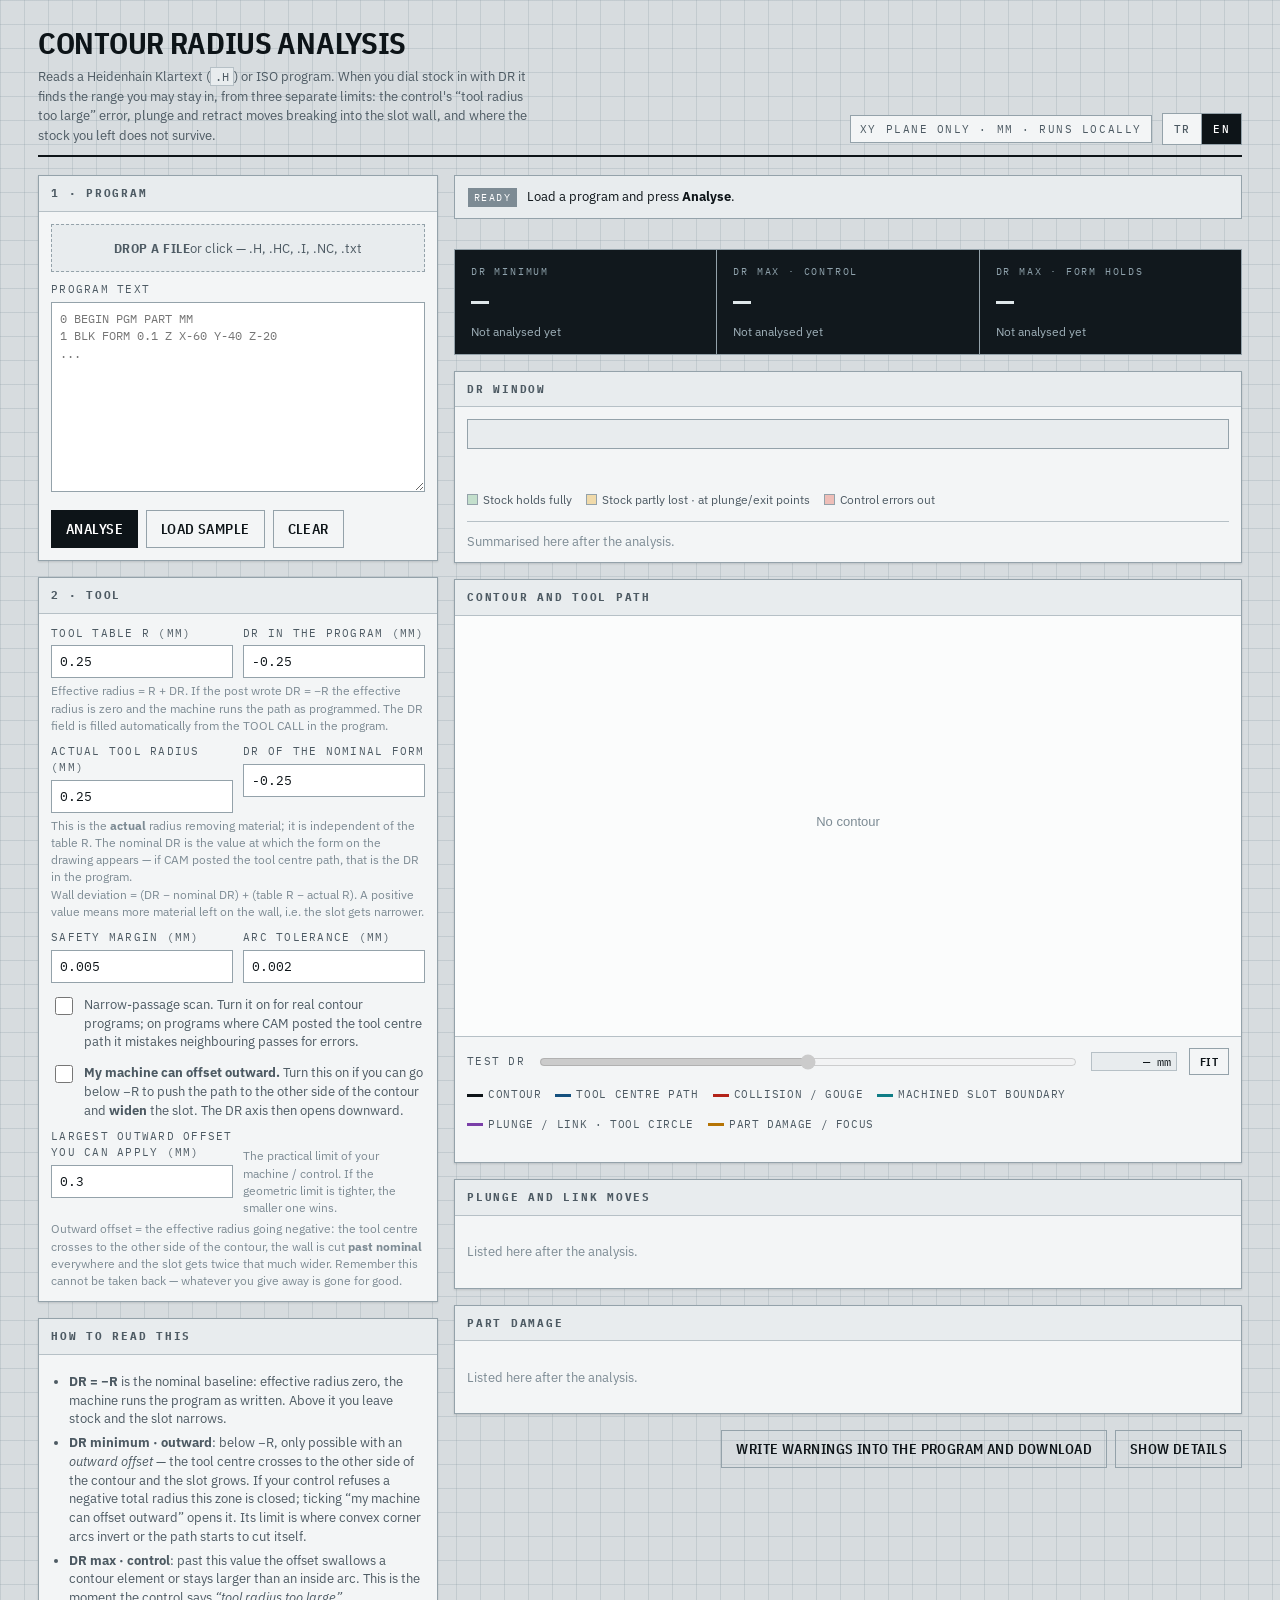
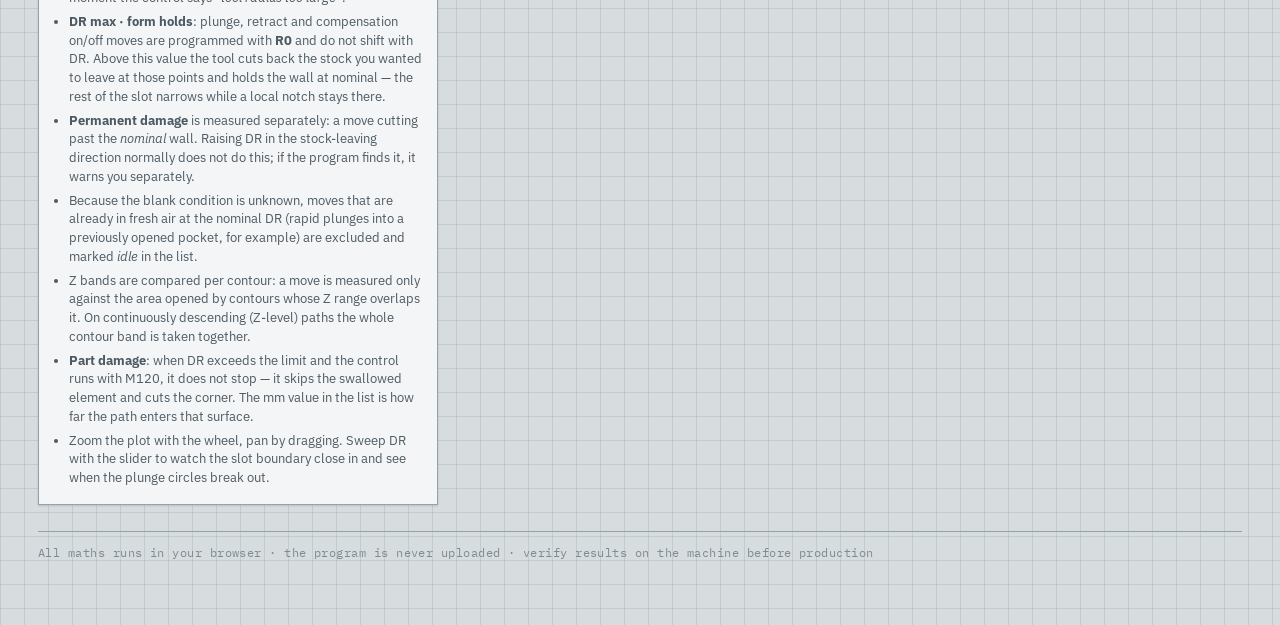
==== commit 99399402: "TR/EN dil destegi, modiler yapi, responsive arayuz ve standalone surum Tek dosyalik heidenhain-RL-an" ====
--- a/index.html
+++ b/index.html
@@ -3,719 +3,19 @@
 
 <head>
   <meta charset="utf-8">
-  <meta name="viewport" content="width=device-width, initial-scale=1">
+  <meta name="viewport" content="width=device-width, initial-scale=1, viewport-fit=cover">
+  <meta name="color-scheme" content="light">
+  <meta name="description"
+    content="Heidenhain Klartext (.H) / ISO kontur yarıçap ve DR penceresi analizi — tarayıcıda çalışır. Contour radius and DR window analysis for Heidenhain programs, runs in the browser.">
   <title>Kontur Yarıçap Analizi — Heidenhain .H</title>
   <link rel="preconnect" href="https://fonts.googleapis.com">
   <link rel="preconnect" href="https://fonts.gstatic.com" crossorigin>
   <link
     href="https://fonts.googleapis.com/css2?family=IBM+Plex+Mono:wght@400;500;600&family=IBM+Plex+Sans+Condensed:wght@500;600;700&family=IBM+Plex+Sans:wght@400;500;600&display=swap"
     rel="stylesheet">
-  <style>
-    :root {
-      --bg: #d7dcdf;
-      --panel: #f3f5f6;
-      --panel-2: #e8ecee;
-      --ink: #0d1418;
-      --ink-2: #4d5a63;
-      --ink-3: #7d8b94;
-      --line: #b6c0c6;
-      --line-hard: #94a2aa;
-      --blue: #14507e;
-      --teal: #0f7d86;
-      --amber: #b57405;
-      --red: #b32319;
-      --green: #2c6b41;
-      --shadow: 0 1px 0 #fff inset, 0 1px 2px rgba(13, 20, 24, .14);
-      --mono: "IBM Plex Mono", ui-monospace, Menlo, Consolas, monospace;
-      --cond: "IBM Plex Sans Condensed", "IBM Plex Sans", system-ui, sans-serif;
-      --sans: "IBM Plex Sans", system-ui, -apple-system, sans-serif;
-    }
-
-    * {
-      box-sizing: border-box
-    }
-
-    html,
-    body {
-      margin: 0;
-      padding: 0
-    }
-
-    body {
-      background: var(--bg);
-      background-image:
-        linear-gradient(rgba(148, 162, 170, .30) 1px, transparent 1px),
-        linear-gradient(90deg, rgba(148, 162, 170, .30) 1px, transparent 1px);
-      background-size: 24px 24px;
-      color: var(--ink);
-      font-family: var(--sans);
-      font-size: 14px;
-      line-height: 1.5;
-      -webkit-font-smoothing: antialiased;
-    }
-
-    .wrap {
-      max-width: 1240px;
-      margin: 0 auto;
-      padding: 20px 18px 64px
-    }
-
-    /* ---------- masthead ---------- */
-    header.top {
-      display: flex;
-      align-items: flex-end;
-      justify-content: space-between;
-      gap: 16px;
-      border-bottom: 2px solid var(--ink);
-      padding-bottom: 10px;
-      margin-bottom: 18px;
-      flex-wrap: wrap;
-    }
-
-    .brand h1 {
-      font-family: var(--cond);
-      font-weight: 700;
-      font-size: 30px;
-      letter-spacing: -.01em;
-      margin: 0;
-      text-transform: uppercase;
-    }
-
-    .brand p {
-      margin: 2px 0 0;
-      color: var(--ink-2);
-      font-size: 13px;
-      max-width: 62ch
-    }
-
-    .stamp {
-      font-family: var(--mono);
-      font-size: 11px;
-      letter-spacing: .14em;
-      text-transform: uppercase;
-      color: var(--ink-2);
-      border: 1px solid var(--line-hard);
-      padding: 5px 9px;
-      background: var(--panel);
-      white-space: nowrap;
-    }
-
-    /* ---------- layout ---------- */
-    .grid {
-      display: grid;
-      grid-template-columns: minmax(320px, 400px) 1fr;
-      gap: 16px;
-      align-items: start
-    }
-
-    @media (max-width:900px) {
-      .grid {
-        grid-template-columns: 1fr
-      }
-    }
-
-    .card {
-      background: var(--panel);
-      border: 1px solid var(--line-hard);
-      box-shadow: var(--shadow)
-    }
-
-    .card>h2 {
-      font-family: var(--mono);
-      font-size: 11px;
-      letter-spacing: .16em;
-      text-transform: uppercase;
-      margin: 0;
-      padding: 9px 12px;
-      border-bottom: 1px solid var(--line);
-      color: var(--ink-2);
-      background: var(--panel-2);
-      display: flex;
-      justify-content: space-between;
-      align-items: center;
-      gap: 8px;
-    }
-
-    .card .body {
-      padding: 12px
-    }
-
-    .stack {
-      display: flex;
-      flex-direction: column;
-      gap: 16px
-    }
-
-    /* ---------- form ---------- */
-    label.f {
-      display: block;
-      font-family: var(--mono);
-      font-size: 10.5px;
-      letter-spacing: .12em;
-      text-transform: uppercase;
-      color: var(--ink-2);
-      margin: 0 0 4px
-    }
-
-    input[type=number],
-    input[type=text],
-    textarea,
-    select {
-      width: 100%;
-      font-family: var(--mono);
-      font-size: 13px;
-      color: var(--ink);
-      background: #fff;
-      border: 1px solid var(--line-hard);
-      padding: 7px 8px;
-      border-radius: 0;
-    }
-
-    textarea {
-      min-height: 190px;
-      resize: vertical;
-      line-height: 1.45;
-      font-size: 12px;
-      white-space: pre;
-      overflow-wrap: normal;
-      overflow-x: auto
-    }
-
-    input:focus,
-    textarea:focus,
-    select:focus,
-    button:focus-visible {
-      outline: 2px solid var(--blue);
-      outline-offset: 1px
-    }
-
-    .row {
-      display: grid;
-      grid-template-columns: 1fr 1fr;
-      gap: 10px
-    }
-
-    .row3 {
-      display: grid;
-      grid-template-columns: 1fr 1fr;
-      gap: 10px
-    }
-
-    .hint {
-      font-size: 11.5px;
-      color: var(--ink-3);
-      margin: 4px 0 0
-    }
-
-    button {
-      font-family: var(--cond);
-      font-weight: 600;
-      font-size: 14px;
-      letter-spacing: .03em;
-      text-transform: uppercase;
-      border: 1px solid var(--ink);
-      background: var(--ink);
-      color: #fff;
-      padding: 9px 14px;
-      cursor: pointer;
-      border-radius: 0;
-    }
-
-    button.ghost {
-      background: transparent;
-      color: var(--ink);
-      border-color: var(--line-hard)
-    }
-
-    button.ghost:hover {
-      background: var(--panel-2)
-    }
-
-    button:hover {
-      background: #1d2a31
-    }
-
-    button.ghost:active,
-    button:active {
-      transform: translateY(1px)
-    }
-
-    .btnrow {
-      display: flex;
-      gap: 8px;
-      flex-wrap: wrap;
-      margin-top: 12px
-    }
-
-    .drop {
-      border: 1.5px dashed var(--line-hard);
-      background: var(--panel-2);
-      padding: 14px;
-      text-align: center;
-      font-size: 12.5px;
-      color: var(--ink-2);
-      cursor: pointer;
-    }
-
-    .drop.hot {
-      border-color: var(--blue);
-      background: #e6eef5;
-      color: var(--blue)
-    }
-
-    .drop b {
-      font-family: var(--cond);
-      text-transform: uppercase;
-      letter-spacing: .04em
-    }
-
-    /* ---------- readout (signature) ---------- */
-    .dro {
-      display: grid;
-      grid-template-columns: 1fr 1fr;
-      gap: 1px;
-      background: var(--line-hard);
-      border: 1px solid var(--line-hard);
-    }
-
-    @media (max-width:520px) {
-      .dro {
-        grid-template-columns: 1fr
-      }
-    }
-
-    .dro .cell {
-      background: #11181d;
-      padding: 14px 16px;
-      color: #dfe7ea
-    }
-
-    .dro .cell.warnbg {
-      background: #2a1512
-    }
-
-    .dro .k {
-      font-family: var(--mono);
-      font-size: 10px;
-      letter-spacing: .18em;
-      text-transform: uppercase;
-      color: #8fa2ac
-    }
-
-    .dro .v {
-      font-family: var(--mono);
-      font-weight: 600;
-      font-size: 40px;
-      line-height: 1.05;
-      margin-top: 6px;
-      font-variant-numeric: tabular-nums;
-      letter-spacing: -.02em
-    }
-
-    .dro .v small {
-      font-size: 15px;
-      font-weight: 400;
-      color: #8fa2ac;
-      margin-left: 6px;
-      letter-spacing: 0
-    }
-
-    .dro .sub {
-      font-size: 11.5px;
-      color: #9fb0b9;
-      margin-top: 6px;
-      font-family: var(--sans)
-    }
-
-    .dro .v.ok {
-      color: #8ee0a4
-    }
-
-    .dro .v.bad {
-      color: #ff8b7d
-    }
-
-    .dro .v.warn {
-      color: #ffc861
-    }
-
-    .dro.three {
-      grid-template-columns: 1fr 1fr 1fr
-    }
-
-    .dro.three .v {
-      font-size: 30px
-    }
-
-    @media (max-width:760px) {
-      .dro.three {
-        grid-template-columns: 1fr
-      }
-    }
-
-    /* ---------- DR bandı ---------- */
-    .band {
-      position: relative;
-      height: 30px;
-      border: 1px solid var(--line-hard);
-      background: var(--panel-2);
-      display: flex;
-      overflow: hidden;
-    }
-
-    .band .seg {
-      height: 100%;
-      position: relative
-    }
-
-    .band .seg.o {
-      background: repeating-linear-gradient(135deg, #cbe0ee, #cbe0ee 5px, #b9d4e6 5px, #b9d4e6 10px)
-    }
-
-    .band .seg.g {
-      background: repeating-linear-gradient(135deg, #cfe6d6, #cfe6d6 5px, #c3dfcc 5px, #c3dfcc 10px)
-    }
-
-    .band .seg.a {
-      background: repeating-linear-gradient(135deg, #f6e4bd, #f6e4bd 5px, #f0daaa 5px, #f0daaa 10px)
-    }
-
-    .band .seg.r {
-      background: repeating-linear-gradient(135deg, #f3cdc8, #f3cdc8 5px, #eebeb8 5px, #eebeb8 10px)
-    }
-
-    .band .mark {
-      position: absolute;
-      top: -4px;
-      bottom: -4px;
-      width: 2px;
-      background: var(--ink);
-      z-index: 2
-    }
-
-    .band .mark::after {
-      content: "";
-      position: absolute;
-      left: -4px;
-      top: 0;
-      border-left: 5px solid transparent;
-      border-right: 5px solid transparent;
-      border-top: 6px solid var(--ink);
-    }
-
-    .bandaxis {
-      position: relative;
-      height: 30px;
-      font-family: var(--mono);
-      font-size: 10px;
-      color: var(--ink-2);
-      margin-top: 2px;
-    }
-
-    .bandaxis span {
-      position: absolute;
-      top: 0;
-      white-space: nowrap;
-      transform: translateX(-50%);
-      line-height: 1.25;
-      text-align: center;
-    }
-
-    .bandaxis span b {
-      display: block;
-      font-weight: 600;
-      color: var(--ink)
-    }
-
-    .bandkey {
-      display: flex;
-      gap: 14px;
-      flex-wrap: wrap;
-      font-size: 11.5px;
-      color: var(--ink-2);
-      margin-top: 10px
-    }
-
-    .bandkey i {
-      display: inline-block;
-      width: 11px;
-      height: 11px;
-      border: 1px solid var(--line-hard);
-      margin-right: 5px;
-      vertical-align: -1px
-    }
-
-    .wintxt {
-      margin-top: 12px;
-      font-size: 13px;
-      border-top: 1px solid var(--line);
-      padding-top: 10px
-    }
-
-    .wintxt b {
-      font-family: var(--mono)
-    }
-
-    .wintxt p {
-      margin: 0 0 7px
-    }
-
-    .wintxt p:last-child {
-      margin-bottom: 0
-    }
-
-    /* verdict banner */
-    .verdict {
-      display: flex;
-      gap: 10px;
-      align-items: flex-start;
-      padding: 11px 13px;
-      border: 1px solid;
-      font-size: 13px;
-      margin-bottom: 14px
-    }
-
-    .verdict .tag {
-      font-family: var(--mono);
-      font-size: 10px;
-      letter-spacing: .14em;
-      text-transform: uppercase;
-      padding: 2px 6px;
-      color: #fff;
-      white-space: nowrap;
-      margin-top: 1px
-    }
-
-    .verdict.ok {
-      border-color: #8fbfa1;
-      background: #eaf4ee
-    }
-
-    .verdict.ok .tag {
-      background: var(--green)
-    }
-
-    .verdict.bad {
-      border-color: #dda49e;
-      background: #faecea
-    }
-
-    .verdict.bad .tag {
-      background: var(--red)
-    }
-
-    .verdict.warn {
-      border-color: #ddc48d;
-      background: #fbf3e2
-    }
-
-    .verdict.warn .tag {
-      background: var(--amber)
-    }
-
-    .verdict.idle {
-      border-color: var(--line-hard);
-      background: var(--panel-2)
-    }
-
-    .verdict.idle .tag {
-      background: var(--ink-3)
-    }
-
-    /* ---------- plot ---------- */
-    .plotwrap {
-      position: relative;
-      background: #fbfcfc;
-      border-bottom: 1px solid var(--line)
-    }
-
-    canvas {
-      display: block;
-      width: 100%;
-      height: 420px;
-      touch-action: none
-    }
-
-    @media (max-width:640px) {
-      canvas {
-        height: 300px
-      }
-    }
-
-    .plotbar {
-      display: flex;
-      align-items: center;
-      gap: 12px;
-      padding: 10px 12px;
-      flex-wrap: wrap
-    }
-
-    .plotbar input[type=range] {
-      flex: 1;
-      min-width: 160px;
-      accent-color: var(--blue)
-    }
-
-    .legend {
-      display: flex;
-      gap: 14px;
-      flex-wrap: wrap;
-      font-family: var(--mono);
-      font-size: 10.5px;
-      letter-spacing: .06em;
-      color: var(--ink-2);
-      padding: 0 12px 10px;
-      text-transform: uppercase
-    }
-
-    .legend i {
-      display: inline-block;
-      width: 16px;
-      height: 3px;
-      vertical-align: middle;
-      margin-right: 5px
-    }
-
-    /* ---------- tables ---------- */
-    table {
-      width: 100%;
-      border-collapse: collapse;
-      font-size: 12.5px
-    }
-
-    th {
-      font-family: var(--mono);
-      font-size: 10px;
-      letter-spacing: .12em;
-      text-transform: uppercase;
-      color: var(--ink-2);
-      text-align: left;
-      font-weight: 500;
-      border-bottom: 1px solid var(--line-hard);
-      padding: 7px 8px
-    }
-
-    td {
-      padding: 7px 8px;
-      border-bottom: 1px solid var(--line);
-      vertical-align: top
-    }
-
-    tr:last-child td {
-      border-bottom: 0
-    }
-
-    tr.crow {
-      cursor: pointer
-    }
-
-    tr.crow:hover td {
-      background: #e6eef5
-    }
-
-    td.num,
-    th.num {
-      text-align: right;
-      font-family: var(--mono);
-      font-variant-numeric: tabular-nums
-    }
-
-    .blk {
-      font-family: var(--mono);
-      background: var(--panel-2);
-      border: 1px solid var(--line);
-      padding: 0 5px;
-      font-size: 11.5px
-    }
-
-    .sev {
-      font-family: var(--mono);
-      font-size: 10px;
-      letter-spacing: .1em;
-      text-transform: uppercase;
-      padding: 1px 5px;
-      color: #fff
-    }
-
-    .sev.hi {
-      background: var(--red)
-    }
-
-    .sev.md {
-      background: var(--amber)
-    }
-
-    .sev.lo {
-      background: var(--ink-3)
-    }
-
-    .empty {
-      color: var(--ink-3);
-      font-size: 12.5px;
-      padding: 14px 12px
-    }
-
-    ul.notes {
-      margin: 0;
-      padding-left: 18px;
-      font-size: 12.5px;
-      color: var(--ink-2)
-    }
-
-    ul.notes li {
-      margin: 5px 0
-    }
-
-    code {
-      font-family: var(--mono);
-      font-size: 12px;
-      background: var(--panel-2);
-      padding: 1px 4px;
-      border: 1px solid var(--line)
-    }
-
-    .chips {
-      display: flex;
-      gap: 6px;
-      flex-wrap: wrap;
-      margin-top: 8px
-    }
-
-    .chip {
-      font-family: var(--mono);
-      font-size: 11.5px;
-      border: 1px solid var(--line-hard);
-      background: #fff;
-      padding: 4px 8px;
-      cursor: pointer
-    }
-
-    .chip:hover {
-      background: var(--panel-2)
-    }
-
-    .chip.on {
-      background: var(--ink);
-      color: #fff;
-      border-color: var(--ink)
-    }
-
-    footer {
-      margin-top: 26px;
-      padding-top: 12px;
-      border-top: 1px solid var(--line-hard);
-      font-size: 11.5px;
-      color: var(--ink-3);
-      font-family: var(--mono);
-      letter-spacing: .04em
-    }
-
-    @media (prefers-reduced-motion:no-preference) {
-      .card {
-        transition: box-shadow .15s ease
-      }
-    }
-  </style>
+  <link rel="stylesheet" href="assets/css/base.css">
+  <link rel="stylesheet" href="assets/css/layout.css">
+  <link rel="stylesheet" href="assets/css/components.css">
 </head>
 
 <body>
@@ -723,2374 +23,226 @@
 
     <header class="top">
       <div class="brand">
-        <h1>Kontur Yarıçap Analizi</h1>
-        <p>Heidenhain Klartext (<code>.H</code>) veya ISO programını okur. DR ile pay verirken hangi aralıkta
-          kalabileceğini üç ayrı sınırdan bulur: kumandanın “takım yarıçapı çok büyük” hatası, dalış ve geri çekilme
-          hareketlerinin kanal duvarına taşması, ve bırakılan payın nerede tutmadığı.</p>
-      </div>
-      <div class="stamp">Sadece XY düzlemi · mm · yerel çalışır</div>
+        <h1 data-i18n="app.h1">Kontur Yarıçap Analizi</h1>
+        <p data-i18n-html="app.lead"></p>
+      </div>
+      <div class="topright">
+        <div class="stamp" data-i18n="app.stamp"></div>
+        <div class="langbar" id="langbar" role="group" data-i18n-aria="app.langAria"></div>
+      </div>
     </header>
 
     <div class="grid">
 
-      <!-- ============ SOL: GİRİŞ ============ -->
+      <!-- ============ SOL: GİRİŞ / LEFT: INPUT ============ -->
       <div class="stack">
         <section class="card">
-          <h2>1 · Program</h2>
-          <div class="body">
-            <div class="drop" id="drop" tabindex="0" role="button">
-              <b>Dosya bırak</b> veya tıkla — .H, .HC, .I, .NC, .txt
-            </div>
+          <h2 data-i18n="card.program">1 · Program</h2>
+          <div class="body">
+            <div class="drop" id="drop" tabindex="0" role="button" data-i18n-html="drop.idle"></div>
             <input type="file" id="file" accept=".h,.hc,.H,.i,.I,.nc,.NC,.txt" hidden>
             <div style="margin-top:10px">
-              <label class="f" for="src">Program metni</label>
-              <textarea id="src" spellcheck="false"
-                placeholder="0 BEGIN PGM PARCA MM&#10;1 BLK FORM 0.1 Z X-60 Y-40 Z-20&#10;..."></textarea>
+              <label class="f" for="src" data-i18n="label.src"></label>
+              <textarea id="src" spellcheck="false" data-i18n-ph="ph.src"></textarea>
             </div>
             <div class="btnrow">
-              <button id="run">Analiz et</button>
-              <button class="ghost" id="sample">Örnek yükle</button>
-              <button class="ghost" id="clear">Temizle</button>
-            </div>
-          </div>
-        </section>
-
-        <section class="card">
-          <h2>2 · Takım</h2>
+              <button id="run" data-i18n="btn.run"></button>
+              <button class="ghost" id="sample" data-i18n="btn.sample"></button>
+              <button class="ghost" id="clear" data-i18n="btn.clear"></button>
+            </div>
+          </div>
+        </section>
+
+        <section class="card">
+          <h2 data-i18n="card.tool">2 · Takım</h2>
           <div class="body">
             <div class="row">
               <div>
-                <label class="f" for="rtab">Takım tablosu R (mm)</label>
-                <input type="number" id="rtab" value="0.25" step="0.01" min="0">
-              </div>
-              <div>
-                <label class="f" for="drcur">Programdaki DR (mm)</label>
-                <input type="number" id="drcur" value="-0.25" step="0.01">
-              </div>
-            </div>
-            <p class="hint">Etkin yarıçap = R + DR. Post DR = &minus;R yazdıysa etkin yarıçap sıfırdır ve tezgah yolu
-              aynen işler. DR alanı programdaki TOOL CALL'dan otomatik doldurulur.</p>
+                <label class="f" for="rtab" data-i18n="label.rtab"></label>
+                <input type="number" id="rtab" value="0.25" step="0.01" min="0" inputmode="decimal">
+              </div>
+              <div>
+                <label class="f" for="drcur" data-i18n="label.drcur"></label>
+                <input type="number" id="drcur" value="-0.25" step="0.01" inputmode="decimal">
+              </div>
+            </div>
+            <p class="hint" data-i18n-html="hint.eff"></p>
             <div class="row" style="margin-top:10px">
               <div>
-                <label class="f" for="rphys">Gerçek takım yarıçapı (mm)</label>
-                <input type="number" id="rphys" value="0.25" step="0.005" min="0.001">
-              </div>
-              <div>
-                <label class="f" for="drref">Nominal formun DR'si</label>
-                <input type="number" id="drref" value="-0.25" step="0.01">
-              </div>
-            </div>
-            <p class="hint">Malzemeyi kaldıran <b>gerçek</b> yarıçaptır; tablo R'sinden bağımsızdır. Nominal DR, resimdeki
-              formun oluştuğu değerdir &mdash; CAM takım merkez yolu bastıysa bu, programdaki DR'dir.<br>
-              Duvar sapması = (DR &minus; nominal DR) + (tablo R &minus; gerçek R). Artı değer, duvarda daha çok
-              malzeme kalması yani kanalın daralması demektir.</p>
+                <label class="f" for="rphys" data-i18n="label.rphys"></label>
+                <input type="number" id="rphys" value="0.25" step="0.005" min="0.001" inputmode="decimal">
+              </div>
+              <div>
+                <label class="f" for="drref" data-i18n="label.drref"></label>
+                <input type="number" id="drref" value="-0.25" step="0.01" inputmode="decimal">
+              </div>
+            </div>
+            <p class="hint" data-i18n-html="hint.dev"></p>
             <div class="row" style="margin-top:10px">
               <div>
-                <label class="f" for="safety">Güvenlik payı (mm)</label>
-                <input type="number" id="safety" value="0.005" step="0.005" min="0">
-              </div>
-              <div>
-                <label class="f" for="tol">Yay hassasiyeti (mm)</label>
-                <input type="number" id="tol" value="0.002" step="0.001" min="0.0005">
-              </div>
-            </div>
-            <label
-              style="display:flex;gap:8px;align-items:flex-start;margin-top:12px;font-size:12.5px;color:var(--ink-2)">
-              <input type="checkbox" id="gouge" style="width:auto;margin-top:2px">
-              <span>Dar geçit taraması. Gerçek kontur programlarında aç; CAM'in takım merkez yolunu bastığı programlarda
-                komşu pasoları hata sanar.</span>
+                <label class="f" for="safety" data-i18n="label.safety"></label>
+                <input type="number" id="safety" value="0.005" step="0.005" min="0" inputmode="decimal">
+              </div>
+              <div>
+                <label class="f" for="tol" data-i18n="label.tol"></label>
+                <input type="number" id="tol" value="0.002" step="0.001" min="0.0005" inputmode="decimal">
+              </div>
+            </div>
+
+            <label class="chkline">
+              <input type="checkbox" id="gouge">
+              <span data-i18n="chk.gouge"></span>
             </label>
 
-            <label
-              style="display:flex;gap:8px;align-items:flex-start;margin-top:12px;font-size:12.5px;color:var(--ink-2)">
-              <input type="checkbox" id="outAllow" style="width:auto;margin-top:2px">
-              <span><b>Tezgahta dışarı ofset verebiliyorum.</b> Yolu konturun öbür tarafına kaydırıp kanalı
-                <b>büyütmek</b> için &minus;R'nin altına inebiliyorsan aç. DR ekseni aşağı doğru açılır.</span>
+            <label class="chkline">
+              <input type="checkbox" id="outAllow">
+              <span data-i18n-html="chk.outAllow"></span>
             </label>
+
             <div class="row" style="margin-top:10px">
               <div>
-                <label class="f" for="outcap">Verebildiğin en büyük dış ofset (mm)</label>
-                <input type="number" id="outcap" value="0.3" step="0.01" min="0" disabled>
-              </div>
-              <div>
-                <p class="hint" style="margin:18px 0 0">Tezgahın / kumandanın pratik sınırı. Geometrik sınır bunun
-                  altındaysa küçük olan geçerlidir.</p>
-              </div>
-            </div>
-            <p class="hint">Dış ofset = etkin yarıçapın eksiye düşmesi: takım merkezi konturun öbür yanına geçer, duvar
-              her yerde <b>nominalin ötesine</b> kesilir ve kanal iki katı kadar genişler. Bu payın geri alınamayacağını
-              unutma &mdash; verdiğin kadar malzeme kalıcı gider.</p>
-          </div>
-        </section>
-
-        <section class="card">
-          <h2>Nasıl okunur</h2>
+                <label class="f" for="outcap" data-i18n="label.outcap"></label>
+                <input type="number" id="outcap" value="0.3" step="0.01" min="0" inputmode="decimal" disabled>
+              </div>
+              <div>
+                <p class="hint" style="margin:18px 0 0" data-i18n="hint.outcap"></p>
+              </div>
+            </div>
+            <p class="hint" data-i18n-html="hint.outoffset"></p>
+          </div>
+        </section>
+
+        <section class="card">
+          <h2 data-i18n="card.howto">Nasıl okunur</h2>
           <div class="body">
             <ul class="notes">
-              <li><b>DR = &minus;R</b> nominal taban: etkin yarıçap sıfır, tezgah programı olduğu gibi işler. Üstü pay
-                bırakır ve kanalı daraltır.</li>
-              <li><b>DR minimum · dış</b>: &minus;R'nin altı, ancak <i>dış ofset</i> ile mümkündür &mdash; takım merkezi
-                konturun öbür yanına geçer ve kanal büyür. Kumanda toplam yarıçapı eksi kabul etmiyorsa bu bölge kapalıdır;
-                “dışarı ofset verebiliyorum” kutusunu işaretleyince açılır. Sınırı, dışbükey köşe yaylarının ters döndüğü
-                ya da yolun kendini kestiği yerdir.</li>
-              <li><b>DR maks · kumanda</b>: bu değeri geçince ofset bir kontur elemanını yutuyor ya da bir iç yaydan
-                büyük kalıyor. Kumandanın <i>“takım yarıçapı çok büyük”</i> dediği an burasıdır.</li>
-              <li><b>DR maks · form tutar</b>: dalış, geri çekilme ve düzeltme aç/kapa hareketleri <b>R0</b> ile
-                programlanır, DR ile yer değiştirmez. Bu değerin üstünde takım o noktalarda bırakmak istediğin payı
-                geri kesip duvarı nominalde bırakır &mdash; kanalın geri kalanı dararken orada yerel bir çentik kalır.</li>
-              <li><b>Kalıcı hasar</b> ayrı ölçülür: bir hareketin <i>nominal</i> duvarın ötesine kesmesi. Pay bırakma
-                yönünde DR büyütmek normalde bunu yapmaz; program bunu bulursa ayrıca uyarır.</li>
-              <li>Kütük durumu bilinmediği için, nominal DR'de zaten boşta olan hareketler (önceden açılmış cebe inen
-                hızlı dalışlar gibi) değerlendirme dışı bırakılır ve listede <i>boşta</i> diye işaretlenir.</li>
-              <li>Z bantları kontur bazında karşılaştırılır: bir hareket, yalnız Z aralığı örtüşen konturların açtığı
-                alana göre ölçülür. Sürekli Z inişli (Z-level) yollarda kontur bandının tamamı birlikte alınır.</li>
-              <li><b>Parça bozulması</b>: DR sınırı aştığında kumanda M120 ile çalışıyorsa durmaz, yutulan elemanı
-                atlayıp köşeyi keser. Listedeki mm değeri, yolun o yüzeyin içine girdiği miktardır.</li>
-              <li>Grafikte tekerlekle yakınlaş, sürükleyerek kaydır. Kaydırıcıyla DR'yi gezdirip kanal sınırının nasıl
-                daraldığını ve dalış çemberlerinin ne zaman dışarı taştığını görebilirsin.</li>
+              <li data-i18n-html="howto.1"></li>
+              <li data-i18n-html="howto.2"></li>
+              <li data-i18n-html="howto.3"></li>
+              <li data-i18n-html="howto.4"></li>
+              <li data-i18n-html="howto.5"></li>
+              <li data-i18n-html="howto.6"></li>
+              <li data-i18n-html="howto.7"></li>
+              <li data-i18n-html="howto.8"></li>
+              <li data-i18n-html="howto.9"></li>
             </ul>
           </div>
         </section>
       </div>
 
-      <!-- ============ SAĞ: SONUÇ ============ -->
+      <!-- ============ SAĞ: SONUÇ / RIGHT: RESULTS ============ -->
       <div class="stack">
 
-        <div id="verdict" class="verdict idle">
-          <span class="tag">Hazır</span>
-          <span>Bir program yükle ve <b>Analiz et</b>’e bas.</span>
-        </div>
+        <div id="verdict" class="verdict idle"></div>
 
         <div class="dro three">
           <div class="cell" id="cellMin">
-            <div class="k" id="kMin">DR minimum</div>
+            <div class="k" id="kMin"></div>
             <div class="v" id="vMin">—</div>
-            <div class="sub" id="sMin">Henüz analiz yapılmadı</div>
+            <div class="sub" id="sMin"></div>
           </div>
           <div class="cell" id="cellMax">
-            <div class="k">DR maks · kumanda</div>
+            <div class="k" data-i18n="dro.maxCtl"></div>
             <div class="v" id="vMax">—</div>
-            <div class="sub" id="sMax">Henüz analiz yapılmadı</div>
+            <div class="sub" id="sMax"></div>
           </div>
           <div class="cell" id="cellForm">
-            <div class="k">DR maks · form tutar</div>
+            <div class="k" data-i18n="dro.maxForm"></div>
             <div class="v" id="vForm">—</div>
-            <div class="sub" id="sForm">Henüz analiz yapılmadı</div>
+            <div class="sub" id="sForm"></div>
           </div>
         </div>
 
         <section class="card">
-          <h2>DR penceresi <span id="winNote" style="text-transform:none;letter-spacing:0"></span></h2>
+          <h2><span data-i18n="card.window"></span><span id="winNote"
+              style="text-transform:none;letter-spacing:0"></span></h2>
           <div class="body">
             <div class="band" id="band"></div>
             <div class="bandaxis" id="bandAxis"></div>
             <div class="bandkey">
-              <span id="keyOut" style="display:none"><i class="o" style="background:#b9d4e6"></i>Dış ofset · kanal
-                büyüyor, nominalin ötesine kesiliyor</span>
-              <span><i class="g" style="background:#c3dfcc"></i>Pay tam oturuyor</span>
-              <span><i class="a" style="background:#f0daaa"></i>Pay kısmen kayboluyor · dalış/çıkış noktalarında</span>
-              <span><i class="r" style="background:#eebeb8"></i>Kumanda hata verir</span>
-            </div>
-            <div class="wintxt" id="winTxt"><p class="empty" style="padding:0">Analiz sonrası burada özetlenir.</p></div>
-          </div>
-        </section>
-
-        <section class="card">
-          <h2>Kontur ve takım yolu <span id="plotTitle"></span></h2>
+              <span id="keyOut" style="display:none"><i class="o" style="background:#b9d4e6"></i><span
+                  data-i18n="band.out"></span></span>
+              <span><i class="g" style="background:#c3dfcc"></i><span data-i18n="band.green"></span></span>
+              <span><i class="a" style="background:#f0daaa"></i><span data-i18n="band.amber"></span></span>
+              <span><i class="r" style="background:#eebeb8"></i><span data-i18n="band.red"></span></span>
+            </div>
+            <div class="wintxt" id="winTxt"></div>
+          </div>
+        </section>
+
+        <section class="card">
+          <h2><span data-i18n="card.plot"></span><span id="plotTitle"></span></h2>
           <div class="plotwrap">
             <canvas id="cv"></canvas>
           </div>
           <div class="plotbar">
-            <label class="f" style="margin:0;white-space:nowrap">Deneme DR</label>
+            <label class="f" for="rng" style="margin:0;white-space:nowrap" data-i18n="plot.testdr"></label>
             <input type="range" id="rng" min="0" max="100" value="50" step="1" disabled>
             <span class="blk" id="rngVal" style="min-width:86px;text-align:right">— mm</span>
-            <button class="ghost" id="fit" style="padding:5px 10px;font-size:12px">Sığdır</button>
+            <button class="ghost" id="fit" style="padding:5px 10px;font-size:12px" data-i18n="plot.fit"></button>
           </div>
           <div class="legend">
-            <span><i style="background:#0d1418"></i>Kontur</span>
-            <span><i style="background:#14507e"></i>Takım merkez yolu</span>
-            <span><i style="background:#b32319"></i>Çakışma / gouge</span>
-            <span><i style="background:#0f7d86"></i>İşlenen kanal sınırı</span>
-            <span><i style="background:#7a3fa8"></i>Dalış / bağlantı · takım çemberi</span>
-            <span><i style="background:#b57405"></i>Parça bozulması / odak</span>
+            <span><i style="background:#0d1418"></i><span data-i18n="legend.contour"></span></span>
+            <span><i style="background:#14507e"></i><span data-i18n="legend.center"></span></span>
+            <span><i style="background:#b32319"></i><span data-i18n="legend.gouge"></span></span>
+            <span><i style="background:#0f7d86"></i><span data-i18n="legend.channel"></span></span>
+            <span><i style="background:#7a3fa8"></i><span data-i18n="legend.plunge"></span></span>
+            <span><i style="background:#b57405"></i><span data-i18n="legend.damage"></span></span>
           </div>
           <div class="chips" id="conChips" style="padding:0 12px 12px"></div>
         </section>
 
         <section class="card">
-          <h2>Dalış ve bağlantı hareketleri <span id="lnkAt" style="text-transform:none;letter-spacing:0"></span></h2>
-          <div id="lnkBox">
-            <p class="empty">Analiz sonrası burada listelenir.</p>
-          </div>
-        </section>
-
-        <section class="card">
-          <h2>Parça bozulmaları <span id="dmgAt" style="text-transform:none;letter-spacing:0"></span></h2>
-          <div id="dmgBox">
-            <p class="empty">Analiz sonrası burada listelenir.</p>
-          </div>
-        </section>
-
-        <div style="display:flex;gap:8px;justify-content:flex-end;flex-wrap:wrap">
-          <button class="ghost" id="dl">Uyarıları programa işle ve indir</button>
-          <button class="ghost" id="toggleDet">Ayrıntıları göster</button>
+          <h2><span data-i18n="card.links"></span><span id="lnkAt" style="text-transform:none;letter-spacing:0"></span>
+          </h2>
+          <div id="lnkBox"></div>
+        </section>
+
+        <section class="card">
+          <h2><span data-i18n="card.damage"></span><span id="dmgAt" style="text-transform:none;letter-spacing:0"></span>
+          </h2>
+          <div id="dmgBox"></div>
+        </section>
+
+        <div class="actionbar">
+          <button class="ghost" id="dl" data-i18n="btn.annotate"></button>
+          <button class="ghost" id="toggleDet" data-i18n="btn.detailsShow"></button>
         </div>
 
         <section class="card det" style="display:none">
-          <h2>Sınırlayan kütükler</h2>
-          <div id="critBox">
-            <p class="empty">Analiz sonrası burada listelenir.</p>
-          </div>
-        </section>
-
-        <section class="card det" style="display:none">
-          <h2>Keskin iç köşeler</h2>
-          <div id="cornBox">
-            <p class="empty">Analiz sonrası burada listelenir.</p>
-          </div>
-        </section>
-
-        <section class="card det" style="display:none">
-          <h2>Kontur dökümü</h2>
-          <div id="conBox">
-            <p class="empty">Analiz sonrası burada listelenir.</p>
-          </div>
-        </section>
-
-        <section class="card det" style="display:none">
-          <h2>Ayrıştırma notları</h2>
-          <div id="warnBox">
-            <p class="empty">—</p>
-          </div>
+          <h2 data-i18n="card.crit"></h2>
+          <div id="critBox"></div>
+        </section>
+
+        <section class="card det" style="display:none">
+          <h2 data-i18n="card.corners"></h2>
+          <div id="cornBox"></div>
+        </section>
+
+        <section class="card det" style="display:none">
+          <h2 data-i18n="card.contours"></h2>
+          <div id="conBox"></div>
+        </section>
+
+        <section class="card det" style="display:none">
+          <h2 data-i18n="card.parse"></h2>
+          <div id="warnBox"></div>
         </section>
 
       </div>
     </div>
 
-    <footer>Tüm hesap tarayıcıda yapılır · program hiçbir yere gönderilmez · sonuçları makinede doğrulamadan üretime
-      alma</footer>
+    <footer data-i18n="app.footer"></footer>
   </div>
 
-  <script>
-    /* =====================================================================
-       GEOMETRİ ÇEKİRDEĞİ
-       Elemanlar:
-         {type:'line', p0:{x,y}, p1:{x,y}, block}
-         {type:'arc',  c:{x,y}, r, a0, sweep, block}   sweep>0 => CCW
-       ===================================================================== */
-    const TAU = Math.PI * 2;
-    const add = (a, b) => ({ x: a.x + b.x, y: a.y + b.y });
-    const sub = (a, b) => ({ x: a.x - b.x, y: a.y - b.y });
-    const mul = (a, k) => ({ x: a.x * k, y: a.y * k });
-    const len = a => Math.hypot(a.x, a.y);
-    const dist = (a, b) => Math.hypot(a.x - b.x, a.y - b.y);
-    const dot = (a, b) => a.x * b.x + a.y * b.y;
-    const crs = (a, b) => a.x * b.y - a.y * b.x;
-    const perp = a => ({ x: -a.y, y: a.x });               // +90° (CCW) = sol normal
-    const nrm = a => { const l = len(a) || 1; return { x: a.x / l, y: a.y / l }; };
-    const rhat = t => ({ x: Math.cos(t), y: Math.sin(t) });
-    const rnd = (v, n = 3) => Math.round(v * Math.pow(10, n)) / Math.pow(10, n);
-
-    function angDelta(a0, a1, ccw) {
-      let d = a1 - a0;
-      if (ccw) { while (d <= 1e-12) d += TAU; while (d > TAU + 1e-12) d -= TAU; }
-      else { while (d >= -1e-12) d -= TAU; while (d < -TAU - 1e-12) d += TAU; }
-      return d;
-    }
-    function elStart(e) { return e.type === 'line' ? e.p0 : add(e.c, mul(rhat(e.a0), e.r)); }
-    function elEnd(e) { return e.type === 'line' ? e.p1 : add(e.c, mul(rhat(e.a0 + e.sweep), e.r)); }
-    function elStartDir(e) {
-      if (e.type === 'line') return nrm(sub(e.p1, e.p0));
-      const t = perp(rhat(e.a0)); return e.sweep > 0 ? t : mul(t, -1);
-    }
-    function elEndDir(e) {
-      if (e.type === 'line') return nrm(sub(e.p1, e.p0));
-      const t = perp(rhat(e.a0 + e.sweep)); return e.sweep > 0 ? t : mul(t, -1);
-    }
-    function elLength(e) { return e.type === 'line' ? dist(e.p0, e.p1) : Math.abs(e.sweep) * e.r; }
-
-    /* ---- kesişimler ---- */
-    function lineLineInt(p1, d1, p2, d2) {
-      const den = crs(d1, d2); if (Math.abs(den) < 1e-12) return null;
-      const t = crs(sub(p2, p1), d2) / den; return add(p1, mul(d1, t));
-    }
-    function lineCircleInt(p, d, c, r) {
-      const f = sub(p, c), a = dot(d, d), b = 2 * dot(f, d), cc = dot(f, f) - r * r;
-      const disc = b * b - 4 * a * cc; if (disc < 0) return [];
-      const s = Math.sqrt(disc);
-      return [(-b - s) / (2 * a), (-b + s) / (2 * a)].map(t => add(p, mul(d, t)));
-    }
-    function circleCircleInt(c1, r1, c2, r2) {
-      const dv = sub(c2, c1), d = len(dv);
-      if (d < 1e-12) return [];
-      if (d > r1 + r2 + 1e-7 || d < Math.abs(r1 - r2) - 1e-7) return [];
-      const a = (r1 * r1 - r2 * r2 + d * d) / (2 * d), h = Math.sqrt(Math.max(0, r1 * r1 - a * a));
-      const pm = add(c1, mul(dv, a / d)), pv = mul(perp(mul(dv, 1 / d)), h);
-      return [add(pm, pv), sub(pm, pv)];
-    }
-    function offsetGeom(e, R, side) {          // side=+1 => yol yönünün soluna
-      if (e.type === 'line') {
-        const d = nrm(sub(e.p1, e.p0));
-        return { kind: 'line', p: add(e.p0, mul(perp(d), R * side)), d };
-      }
-      const rr = e.r + side * (e.sweep > 0 ? -1 : 1) * R;
-      if (rr <= 1e-7) return null;
-      return { kind: 'circle', c: e.c, r: rr };
-    }
-    function geomInt(g1, g2) {
-      if (!g1 || !g2) return [];
-      if (g1.kind === 'line' && g2.kind === 'line') { const x = lineLineInt(g1.p, g1.d, g2.p, g2.d); return x ? [x] : []; }
-      if (g1.kind === 'line') return lineCircleInt(g1.p, g1.d, g2.c, g2.r);
-      if (g2.kind === 'line') return lineCircleInt(g2.p, g2.d, g1.c, g1.r);
-      return circleCircleInt(g1.c, g1.r, g2.c, g2.r);
-    }
-    function projOnEl(e, p) {
-      if (e.type === 'line') {
-        const d = nrm(sub(e.p1, e.p0));
-        return add(e.p0, mul(d, dot(sub(p, e.p0), d)));
-      }
-      return add(e.c, mul(nrm(sub(p, e.c)), e.r));
-    }
-    function trimEnd(e, p) {
-      if (e.type === 'line') { e.p1 = { x: p.x, y: p.y }; return; }
-      const th = Math.atan2(p.y - e.c.y, p.x - e.c.x);
-      let d = angDelta(e.a0, th, e.sweep > 0);
-      if (Math.abs(d) > Math.abs(e.sweep)) d = e.sweep;
-      e.sweep = d;
-    }
-    function trimStart(e, p) {
-      if (e.type === 'line') { e.p0 = { x: p.x, y: p.y }; return; }
-      const th = Math.atan2(p.y - e.c.y, p.x - e.c.x);
-      let d = angDelta(e.a0, th, e.sweep > 0);
-      if (Math.abs(d) > Math.abs(e.sweep)) d = 0;
-      e.a0 = th; e.sweep = e.sweep - d;
-    }
-
-    /* =====================================================================
-       AYRIŞTIRICI  (Klartext + basit ISO)
-       ===================================================================== */
-    function coordOf(s, key) {
-      let m = s.match(new RegExp('(?:^|\\s)' + key + '\\s?([+-]?\\d*\\.?\\d+)', 'i'));
-      if (m) return { val: parseFloat(m[1]), inc: false };
-      m = s.match(new RegExp('(?:^|\\s)I' + key + '\\s?([+-]?\\d*\\.?\\d+)', 'i'));
-      if (m) return { val: parseFloat(m[1]), inc: true };
-      return null;
-    }
-    function radiusOf(s) {
-      let m = s.match(/(?:^|\s)R([+-]\d*\.?\d+)/i); if (m) return parseFloat(m[1]);
-      m = s.match(/(?:^|\s)R(\d*\.?\d+)/i);
-      if (m && !/^\s*R0(\s|$)/i.test(' ' + m[0].trim())) return parseFloat(m[1]);
-      return null;
-    }
-    function drOf(s) { const m = s.match(/(?:^|\s)DR\s?([+-])/i); return m ? (m[1] === '+') : null; }
-
-    function parseProgram(text) {
-      const klartext = /BEGIN\s+PGM/i.test(text) || /(^|\n)\s*\d+\s+(L|CC|CR|CT|APPR|TOOL\s+CALL)\b/i.test(text);
-      return klartext ? parseKlartext(text) : parseISO(text);
-    }
-
-    function makeArcFromCenter(S, E, cc, ccw, block) {
-      const r = dist(S, cc);
-      const a0 = Math.atan2(S.y - cc.y, S.x - cc.x);
-      const a1 = Math.atan2(E.y - cc.y, E.x - cc.x);
-      const sweep = angDelta(a0, a1, ccw);
-      return { type: 'arc', c: { x: cc.x, y: cc.y }, r, a0, sweep, block };
-    }
-    function centerFromCR(S, E, R, ccw) {
-      const aR = Math.abs(R), d = dist(S, E);
-      if (d < 1e-9 || d > 2 * aR + 1e-6) return null;
-      const mid = mul(add(S, E), 0.5);
-      const u = nrm(sub(E, S));
-      const h = Math.sqrt(Math.max(0, aR * aR - (d / 2) * (d / 2)));
-      const n = perp(u);
-      const cands = [add(mid, mul(n, h)), sub(mid, mul(n, h))];
-      const wantBig = R < 0;                     // R- => yay >180°
-      for (const c of cands) {
-        const a0 = Math.atan2(S.y - c.y, S.x - c.x), a1 = Math.atan2(E.y - c.y, E.x - c.x);
-        const sw = Math.abs(angDelta(a0, a1, ccw));
-        if (wantBig ? sw > Math.PI - 1e-6 : sw <= Math.PI + 1e-6) return c;
-      }
-      return cands[0];
-    }
-
-    function parseKlartext(text) {
-      const warnings = [], contours = [], links = []; let stock = null, toolCall = null;
-      let cur = null, pos = { x: 0, y: 0, z: 0 }, cc = null, lastDR = null, prevEl = null;
-      let badXY = true, badZ = true, cid = 0;      // program başında konum bilinmiyor
-      const push = (el) => { if (cur) { cur.raw.push(el); if (el.type !== 'corner') prevEl = el; } };
-      const closeContour = () => { if (cur) { if (cur.raw.some(e => e.type !== 'corner')) contours.push(cur); cur = null; prevEl = null; } };
-
-      for (const rawLine of text.split(/\r?\n/)) {
-        let s = rawLine; const ci = s.indexOf(';'); if (ci >= 0) s = s.slice(0, ci);
-        s = s.trim(); if (!s) continue;
-        let block = null; const bm = s.match(/^(\d+)\s+(.*)$/);
-        if (bm) { block = parseInt(bm[1], 10); s = bm[2].trim(); }
-        if (!s || s.startsWith('*')) continue;
-        const U = s.toUpperCase();
-        const t0 = U.split(/\s+/)[0];
-
-        if (/^BLK\s+FORM/i.test(U)) {
-          const cx = coordOf(U, 'X'), cy = coordOf(U, 'Y'), cz = coordOf(U, 'Z');
-          if (cx && cy) {
-            stock = stock || { x1: cx.val, y1: cy.val, x2: cx.val, y2: cy.val };
-            stock.x1 = Math.min(stock.x1, cx.val); stock.y1 = Math.min(stock.y1, cy.val);
-            stock.x2 = Math.max(stock.x2, cx.val); stock.y2 = Math.max(stock.y2, cy.val);
-          }
-          if (cz) {
-            if (!stock) stock = {};
-            stock.z1 = (stock.z1 === undefined) ? cz.val : Math.min(stock.z1, cz.val);
-            stock.z2 = (stock.z2 === undefined) ? cz.val : Math.max(stock.z2, cz.val);
-          }
-          continue;
-        }
-        if (/^(BEGIN|END)\s+PGM/i.test(U)) { closeContour(); continue; }
-        if (/\bM(2|30)\b/.test(U)) { /* devam et, aşağıda kapanır */ }
-
-        // konumu belirsizleştiren komutlar: makine koordinatı, sınıra çekilme, düzlem çevirme
-        if (/\bM9[12]\b/.test(U)) { badXY = true; badZ = true; }
-        if (/\bM14\d\b/.test(U)) badZ = true;
-        if (/^PLANE\b/.test(U) && /\b(TURN|MOVE)\b/.test(U)) { badXY = true; badZ = true; }
-        if (/^(CYCL\s+CALL|CALL\s+LBL|L\s+CYCL)/.test(U)) { badXY = true; badZ = true; }
-
-        const hasRL = /(?:^|\s)RL(?:\s|$)/.test(U), hasRR = /(?:^|\s)RR(?:\s|$)/.test(U);
-        const hasR0 = /(?:^|\s)R0(?:\s|$)/.test(U);
-        const isMotion = ['L', 'C', 'CR', 'CT', 'CC'].includes(t0) || t0.startsWith('APPR') || t0.startsWith('DEP');
-        const isCorner = t0 === 'RND' || t0 === 'CHF';
-
-        if (!isMotion && !isCorner) {
-          if (/^TOOL\s+CALL/i.test(U) && !toolCall) {
-            const tm = U.match(/^TOOL\s+CALL\s+(\S+)/);
-            const dm = s.match(/(?:^|\s)DR\s?([+-]?\d*\.?\d+)/i);
-            toolCall = { tool: tm ? tm[1] : null, dr: dm ? parseFloat(dm[1]) : null, block };
-          }
-          if (/\bM(2|30)\b/.test(U)) closeContour();
-          continue;                                   // TOOL CALL, CYCL, LBL, FN, PLANE ...
-        }
-
-        // ---- CC : daire merkezi
-        if (t0 === 'CC') {
-          const cx = coordOf(s, 'X'), cy = coordOf(s, 'Y');
-          const nc = {
-            x: cx ? (cx.inc ? pos.x + cx.val : cx.val) : pos.x,
-            y: cy ? (cy.inc ? pos.y + cy.val : cy.val) : pos.y
-          };
-          cc = nc; continue;
-        }
-        // ---- köşe elemanları
-        if (isCorner) {
-          const v = t0 === 'RND' ? radiusOf(s) : (s.match(/(?:^|\s)CHF\s?([+-]?\d*\.?\d+)/i) || [])[1];
-          const val = parseFloat(v);
-          if (cur && isFinite(val) && val > 0) push({ type: 'corner', kind: t0, val, block });
-          continue;
-        }
-
-        const startP = { x: pos.x, y: pos.y };
-        const cxv = coordOf(s, 'X'), cyv = coordOf(s, 'Y'), czv = coordOf(s, 'Z');
-        const endP = {
-          x: cxv ? (cxv.inc ? pos.x + cxv.val : cxv.val) : pos.x,
-          y: cyv ? (cyv.inc ? pos.y + cyv.val : cyv.val) : pos.y
-        };
-        const newZ = czv ? (czv.inc ? pos.z + czv.val : czv.val) : pos.z;
-
-        // düzeltme kapalıyken yapılan her hareket bir "bağlantı": dalış, çıkış, ara konumlama.
-        // Bunlar takım merkezine göre programlanır, DR ile yer değiştirmez.
-        const wasBadXY = badXY, wasBadZ = badZ;
-        if (cxv && cyv) badXY = false;
-        if (czv) badZ = false;
-        const mkLink = (kind, extra) => {
-          if (dist(startP, endP) < 1e-9 && Math.abs(newZ - pos.z) < 1e-9) return;
-          links.push(Object.assign({
-            kind, block, p0: { x: startP.x, y: startP.y }, p1: { x: endP.x, y: endP.y },
-            z0: pos.z, z1: newZ, unsure: wasBadXY || wasBadZ
-          }, extra || {}));
-        };
-
-        // ---- düzeltme aç
-        if ((hasRL || hasRR) && !cur) {
-          const id = cid++;
-          mkLink('on', { cid: id });
-          cur = {
-            id, side: hasRL ? 1 : -1, sideName: hasRL ? 'RL' : 'RR', raw: [], startBlock: block,
-            apprLen: dist(startP, { x: endP.x, y: endP.y }),
-            apprFrom: { x: startP.x, y: startP.y }, apprTo: { x: endP.x, y: endP.y }, apprZ: newZ
-          };
-          pos = { x: endP.x, y: endP.y, z: newZ }; cc = null; prevEl = null; continue;
-        }
-        // ---- düzeltme kapat
-        if (hasR0 || t0.startsWith('DEP')) {
-          if (cur) {
-            cur.depLen = dist(startP, { x: endP.x, y: endP.y }); cur.depBlock = block;
-            cur.depFrom = { x: startP.x, y: startP.y }; cur.depZ = pos.z;
-            mkLink('off', { cid: cur.id });
-          } else mkLink('link');
-          closeContour(); pos = { x: endP.x, y: endP.y, z: newZ }; cc = null; continue;
-        }
-        if (!cur) { mkLink('link'); pos = { x: endP.x, y: endP.y, z: newZ }; continue; }
-        if (t0.startsWith('APPR')) { pos = { x: endP.x, y: endP.y, z: newZ }; continue; }
-
-        const moved = dist(startP, endP) > 1e-7;
-        if (t0 === 'L') {
-          if (moved) push({ type: 'line', p0: startP, p1: { x: endP.x, y: endP.y }, block, z0: pos.z, z1: newZ });
-        } else if (t0 === 'C') {
-          const dr = drOf(s); if (dr !== null) lastDR = dr;
-          if (!cc) {
-            warnings.push(`Kütük ${block}: C bloğu öncesinde CC yok, doğru kabul edildi.`);
-            if (moved) push({ type: 'line', p0: startP, p1: endP, block, z0: pos.z, z1: newZ });
-          }
-          else push(Object.assign(makeArcFromCenter(startP, endP, cc, lastDR === null ? true : lastDR, block), { z0: pos.z, z1: newZ }));
-        } else if (t0 === 'CR') {
-          const R = radiusOf(s), dr = drOf(s); if (dr !== null) lastDR = dr;
-          const c2 = (R !== null) ? centerFromCR(startP, endP, R, lastDR === null ? true : lastDR) : null;
-          if (!c2) {
-            warnings.push(`Kütük ${block}: CR yarıçapı kirişten küçük, doğru kabul edildi.`);
-            if (moved) push({ type: 'line', p0: startP, p1: endP, block, z0: pos.z, z1: newZ });
-          }
-          else { cc = c2; push(Object.assign(makeArcFromCenter(startP, endP, c2, lastDR === null ? true : lastDR, block), { z0: pos.z, z1: newZ })); }
-        } else if (t0 === 'CT') {
-          const d0 = prevEl ? elEndDir(prevEl) : null;
-          if (!d0) { if (moved) push({ type: 'line', p0: startP, p1: endP, block, z0: pos.z, z1: newZ }); }
-          else {
-            const n = perp(d0), v = sub(startP, endP), dn = dot(n, v);
-            if (Math.abs(dn) < 1e-9) { if (moved) push({ type: 'line', p0: startP, p1: endP, block, z0: pos.z, z1: newZ }); }
-            else {
-              const k = -dot(v, v) / (2 * dn), c2 = add(startP, mul(n, k));
-              const ccw = k > 0;
-              cc = c2; push(Object.assign(makeArcFromCenter(startP, endP, c2, ccw, block), { z0: pos.z, z1: newZ }));
-            }
-          }
-        }
-        pos = { x: endP.x, y: endP.y, z: newZ };
-        if (/\bM(2|30)\b/.test(U)) closeContour();
-      }
-      closeContour();
-      return finalize(contours, warnings, stock, toolCall, links);
-    }
-
-    function parseISO(text) {
-      const warnings = [], contours = [], links = []; let stock = null;
-      let cur = null, pos = { x: 0, y: 0, z: 0 }, motion = 0, comp = 0, prevEl = null, abs = true;
-      let cid = 0;
-      const closeContour = () => { if (cur) { if (cur.raw.some(e => e.type !== 'corner')) contours.push(cur); cur = null; prevEl = null; } };
-      const val = (s, k) => { const m = s.match(new RegExp(k + '\\s?([+-]?\\d*\\.?\\d+)', 'i')); return m ? parseFloat(m[1]) : null; };
-
-      for (const rawLine of text.split(/\r?\n/)) {
-        let s = rawLine.replace(/\(.*?\)/g, '');
-        const ci = s.indexOf(';'); if (ci >= 0) s = s.slice(0, ci);
-        s = s.trim(); if (!s) continue;
-        let block = null; const bm = s.match(/^N\s?(\d+)\s*(.*)$/i);
-        if (bm) { block = parseInt(bm[1], 10); s = bm[2]; }
-        const U = s.toUpperCase();
-        const gs = [...U.matchAll(/G\s?(\d+)/g)].map(m => parseInt(m[1], 10));
-        for (const g of gs) {
-          if ([0, 1, 2, 3].includes(g)) motion = g;
-          if (g === 40) { closeContour(); comp = 0; }
-          if (g === 41) comp = 1;
-          if (g === 42) comp = -1;
-          if (g === 90) abs = true;
-          if (g === 91) abs = false;
-        }
-        const X = val(U, 'X'), Y = val(U, 'Y'), Z = val(U, 'Z');
-        if (X === null && Y === null && Z === null) { if (/M0?(2|30)/.test(U)) closeContour(); continue; }
-        const startP = { x: pos.x, y: pos.y };
-        const endP = { x: X === null ? pos.x : (abs ? X : pos.x + X), y: Y === null ? pos.y : (abs ? Y : pos.y + Y) };
-        const newZ = Z === null ? pos.z : (abs ? Z : pos.z + Z);
-
-        const zr = { z0: pos.z, z1: newZ };
-        const mkLink = (kind, extra) => {
-          if (dist(startP, endP) < 1e-9 && Math.abs(newZ - pos.z) < 1e-9) return;
-          links.push(Object.assign({
-            kind, block, p0: { x: startP.x, y: startP.y }, p1: { x: endP.x, y: endP.y },
-            z0: pos.z, z1: newZ, unsure: false
-          }, extra || {}));
-        };
-
-        if (comp !== 0 && !cur) {
-          const id = cid++;
-          mkLink('on', { cid: id });
-          cur = { id, side: comp, sideName: comp === 1 ? 'G41' : 'G42', raw: [], startBlock: block };
-          pos = { x: endP.x, y: endP.y, z: newZ }; continue;
-        }
-        if (cur) {
-          const moved = dist(startP, endP) > 1e-7;
-          if (motion === 2 || motion === 3) {
-            const I = val(U, 'I'), J = val(U, 'J'), R = val(U, 'R');
-            const ccw = (motion === 3);
-            let c2 = null;
-            if (I !== null || J !== null) c2 = { x: startP.x + (I || 0), y: startP.y + (J || 0) };
-            else if (R !== null) c2 = centerFromCR(startP, endP, R, ccw);
-            if (c2) { const el = Object.assign(makeArcFromCenter(startP, endP, c2, ccw, block), zr); cur.raw.push(el); prevEl = el; }
-            else if (moved) { const el = Object.assign({ type: 'line', p0: startP, p1: endP, block }, zr); cur.raw.push(el); prevEl = el; }
-          } else if (moved) {
-            const el = Object.assign({ type: 'line', p0: startP, p1: endP, block }, zr); cur.raw.push(el); prevEl = el;
-          }
-        } else mkLink('link');
-        pos = { x: endP.x, y: endP.y, z: newZ };
-      }
-      closeContour();
-      return finalize(contours, warnings, stock, null, links);
-    }
-
-    /* ---- RND / CHF uygula ---- */
-    function applyCorners(raw, warnings) {
-      const out = [];
-      for (const item of raw) {
-        if (item.type !== 'corner') { out.push(item); continue; }
-        out.push(item);                              // yer tutucu, ikinci geçişte
-      }
-      const res = [];
-      for (let i = 0; i < out.length; i++) {
-        const it = out[i];
-        if (it.type !== 'corner') { res.push(it); continue; }
-        const A = res[res.length - 1];
-        let jn = i + 1; while (jn < out.length && out[jn].type === 'corner') jn++;
-        const B = out[jn];
-        if (!A || !B) { continue; }
-        if (it.kind === 'RND') {
-          const f = makeFillet(A, B, it.val, it.block);
-          if (f) res.push(f);
-          else warnings.push(`Kütük ${it.block}: RND R${it.val} uygulanamadı, keskin köşe kabul edildi.`);
-        } else {
-          const f = makeChamfer(A, B, it.val, it.block);
-          if (f) res.push(f);
-          else warnings.push(`Kütük ${it.block}: CHF ${it.val} uygulanamadı, keskin köşe kabul edildi.`);
-        }
-      }
-      return res;
-    }
-    function makeFillet(A, B, R, block) {
-      const dA = elEndDir(A), dB = elStartDir(B), t = crs(dA, dB);
-      if (Math.abs(t) < 1e-7) return null;
-      const side = t > 0 ? 1 : -1;
-      const cands = geomInt(offsetGeom(A, R, side), offsetGeom(B, R, side));
-      if (!cands.length) return null;
-      const V = elEnd(A);
-      let c = cands[0]; for (const q of cands) if (dist(q, V) < dist(c, V)) c = q;
-      if (dist(c, V) > R * 4 + 1e-6) return null;
-      const tA = projOnEl(A, c), tB = projOnEl(B, c);
-      trimEnd(A, tA); trimStart(B, tB);
-      const a0 = Math.atan2(tA.y - c.y, tA.x - c.x), a1 = Math.atan2(tB.y - c.y, tB.x - c.x);
-      return { type: 'arc', c, r: R, a0, sweep: angDelta(a0, a1, t > 0), block };
-    }
-    function makeChamfer(A, B, L, block) {
-      if (A.type !== 'line' || B.type !== 'line') return null;
-      const dA = elEndDir(A), dB = elStartDir(B);
-      if (Math.abs(crs(dA, dB)) < 1e-7) return null;
-      const V = elEnd(A);
-      if (elLength(A) <= L || elLength(B) <= L) return null;
-      const pA = sub(V, mul(dA, L)), pB = add(V, mul(dB, L));
-      trimEnd(A, pA); trimStart(B, pB);
-      return { type: 'line', p0: pA, p1: pB, block };
-    }
-
-    function finalize(contours, warnings, stock, toolCall, links) {
-      const out = [], byId = new Map();
-      for (const c of contours) {
-        const els = applyCorners(c.raw, warnings).filter(e => elLength(e) > 1e-7);
-        if (!els.length) continue;
-        if (c.id !== undefined) byId.set(c.id, out.length);
-        out.push({
-          side: c.side, sideName: c.sideName, startBlock: c.startBlock, els, zr: elsZRange(els),
-          apprLen: c.apprLen, apprFrom: c.apprFrom, apprTo: c.apprTo, apprZ: c.apprZ,
-          depLen: c.depLen, depBlock: c.depBlock, depFrom: c.depFrom, depZ: c.depZ
-        });
-      }
-      // bağlantı hareketlerini nihai kontur sırasına bağla
-      const lk = (links || []).map(l => {
-        const ci = (l.cid !== undefined && byId.has(l.cid)) ? byId.get(l.cid) : undefined;
-        return (l.kind !== 'link' && ci === undefined) ? Object.assign({}, l, { kind: 'link', ci }) : Object.assign({}, l, { ci });
-      });
-      if (!out.length) warnings.push('RL / RR (veya G41 / G42) ile açılmış hiçbir kontur bulunamadı.');
-      return { contours: out, warnings, stock, toolCall: toolCall || null, links: lk };
-    }
-
-    function elsZRange(els) {
-      let z0 = Infinity, z1 = -Infinity, any = false;
-      for (const e of els) {
-        if (e.z0 === undefined || e.z1 === undefined) continue;
-        any = true; z0 = Math.min(z0, e.z0, e.z1); z1 = Math.max(z1, e.z0, e.z1);
-      }
-      return any ? { z0, z1 } : null;
-    }
-
-    /* =====================================================================
-       OFSET — tam analitik (poligonlaştırma yok)
-       prim: {kind:'line', s0,d,L,t0,t1} | {kind:'arc', c,r,oa0,orig,sign,t0,t1}
-       ===================================================================== */
-    const CLOSE_TOL = 0.02;
-    const TANG_SIN = 0.0087;   // ~0.5°: bu açının altındaki dönüşler teğet sayılır
-
-    function primPtLine(o, t) { return add(o.s0, mul(o.d, t)); }
-    function primPtArc(o, t) { return add(o.c, mul(rhat(o.oa0 + o.sign * t), o.r)); }
-    function primStart(o) { return o.kind === 'line' ? primPtLine(o, o.t0) : primPtArc(o, o.t0); }
-    function primEnd(o) { return o.kind === 'line' ? primPtLine(o, o.t1) : primPtArc(o, o.t1); }
-    function spanPos(o, th) {
-      let q = o.sign > 0 ? (th - o.oa0) : (o.oa0 - th);
-      q = ((q % TAU) + TAU) % TAU;
-      if (q > o.orig + Math.PI) q -= TAU;
-      return q;
-    }
-    function primPos(o, X) {
-      return o.kind === 'line' ? dot(sub(X, o.s0), o.d)
-        : spanPos(o, Math.atan2(X.y - o.c.y, X.x - o.c.x));
-    }
-    function primGeom(o) { return o.kind === 'line' ? { kind: 'line', p: o.s0, d: o.d } : { kind: 'circle', c: o.c, r: o.r }; }
-    function primMax(o) { return o.kind === 'line' ? o.L : o.orig; }
-    function primBad(o, tol) {
-      return !(o.t0 >= -tol && o.t1 <= primMax(o) + tol && o.t1 >= o.t0 - tol * 0.001);
-    }
-    function primSample(o, out, tol) {
-      if (o.kind === 'line') { out.push(primPtLine(o, o.t0)); out.push(primPtLine(o, o.t1)); return; }
-      const span = Math.abs(o.t1 - o.t0);
-      const n = Math.max(1, Math.min(360, Math.ceil(span / 0.035)));
-      for (let i = 0; i <= n; i++) out.push(primPtArc(o, o.t0 + (o.t1 - o.t0) * i / n));
-    }
-
-    function buildPrims(els, side, r) {
-      const prims = [];
-      for (const e of els) {
-        if (e.type === 'line') {
-          const d = nrm(sub(e.p1, e.p0)), L = dist(e.p0, e.p1), nv = mul(perp(d), side);
-          prims.push({ kind: 'line', s0: add(e.p0, mul(nv, r)), d, L, t0: 0, t1: L, block: e.block, z0: e.z0, z1: e.z1 });
-        } else {
-          const rr = e.r + side * (e.sweep > 0 ? -1 : 1) * r;
-          if (rr <= 1e-9) return { flip: { block: e.block, p: elStart(e) } };
-          prims.push({
-            kind: 'arc', c: e.c, r: rr, oa0: e.a0, orig: Math.abs(e.sweep),
-            sign: e.sweep > 0 ? 1 : -1, t0: 0, t1: Math.abs(e.sweep), block: e.block, z0: e.z0, z1: e.z1
-          });
-        }
-      }
-      return { prims };
-    }
-
-    /* --- ofset yolunu kur; ok=false ise yarıçap çok büyük ---
-       r < 0  =>  dış ofset: yol konturun öbür tarafına kayar, kanal büyür.
-       Geometrik olarak "side'a r kadar ofset" ile "-side'a |r| kadar ofset" aynı
-       şeydir; işareti burada bir kez normalize edince aşağıdaki içbükey/dışbükey
-       ayrımı, köşe yuvarlama yarıçapı ve yay ters dönme testi olduğu gibi çalışır. */
-    function offsetPath(els, side, r, collect, gouge) {
-      if (r < 0) { side = -side; r = -r; }
-      const bp = buildPrims(els, side, r);
-      if (bp.flip) return { ok: false, fails: [{ block: bp.flip.block, kind: 'arcflip', p: bp.flip.p }], path: null };
-      const off = bp.prims, n = off.length;
-      const scale = Math.max(1, r);
-      const tol = 1e-7 * scale;
-      const closed = n > 2 && dist(elStart(els[0]), elEnd(els[n - 1])) < CLOSE_TOL;
-      const joins = n - 1 + (closed ? 1 : 0);
-      const kinds = new Array(joins).fill(0);   // 0 teğet, 1 içbükey, -1 dışbükey
-      const fails = [];
-
-      for (let k = 0; k < joins; k++) {
-        const i = k, j = (k + 1) % n;
-        const A = els[i], B = els[j];
-        const c = crs(elEndDir(A), elStartDir(B)), dp = dot(elEndDir(A), elStartDir(B));
-        if (Math.abs(c) < TANG_SIN && dp > 0) { kinds[k] = 0; continue; }   // teğet (CAM yuvarlama toleransı)
-        if (side * c > 0) {
-          kinds[k] = 1;
-          const cands = geomInt(primGeom(off[i]), primGeom(off[j]));
-          if (!cands.length) {
-            fails.push({ block: B.block, kind: 'nojoin', p: elEnd(A) });
-            if (!collect) return { ok: false, fails, path: null };
-            continue;
-          }
-          const e0 = primEnd(off[i]), s1 = primStart(off[j]);
-          const hiI = primMax(off[i]), loJ = off[j].t0, hiJ = off[j].t1;
-          let X = null, best = Infinity;
-          for (const q of cands) {
-            const ta = primPos(off[i], q), tb = primPos(off[j], q);
-            const pen = Math.max(0, off[i].t0 - ta) + Math.max(0, ta - hiI)
-              + Math.max(0, loJ - tb) + Math.max(0, tb - hiJ);
-            const sc = pen * 1e3 + dist(q, e0) + dist(q, s1);
-            if (sc < best) { best = sc; X = q; }
-          }
-          off[i].t1 = primPos(off[i], X);
-          off[j].t0 = primPos(off[j], X);
-        } else kinds[k] = -1;
-      }
-
-      for (let oi = 0; oi < off.length; oi++) {           // off[i] <-> els[i] birebir
-        if (primBad(off[oi], tol)) {
-          fails.push({ block: off[oi].block, kind: 'reversal', p: elMid(els[oi]) });
-          if (!collect) return { ok: false, fails, path: null };
-        }
-      }
-
-      // dışbükey köşelerde takım yuvarlanma yayı
-      const path = [];
-      for (let k = 0; k < n; k++) {
-        path.push(off[k]);
-        const jk = (k < joins) ? k : -1;
-        if (jk >= 0 && kinds[jk] === -1) {
-          const V = elEnd(els[k]), P0 = primEnd(off[k]), P1 = primStart(off[(k + 1) % n]);
-          const a0 = Math.atan2(P0.y - V.y, P0.x - V.x), a1 = Math.atan2(P1.y - V.y, P1.x - V.x);
-          const sign = -side;
-          const lk = {
-            kind: 'arc', c: V, r, oa0: a0, orig: TAU, sign, t0: 0, t1: 0, block: els[k].block, link: true,
-            z0: els[k].z1, z1: els[k].z1
-          };
-          lk.t1 = spanPos(lk, a1); if (lk.t1 > Math.PI * 1.9) lk.t1 = 0; lk.orig = lk.t1;
-          path.push(lk);
-        }
-      }
-      if (fails.length && !collect) return { ok: false, fails, path };
-      if (gouge === false) return { ok: fails.length === 0, fails, path, closed };
-
-      // uzaktaki parçalarla çakışma (dar boğaz) — yalnız aynı Z seviyesinde
-      const m = path.length;
-      const bb = path.map(o => primBBox(o));
-      for (let a = 0; a < m; a++) {
-        for (let b = a + 2; b < m; b++) {
-          if (closed && a === 0 && b === m - 1) continue;
-          if (!zOverlap(path[a], path[b])) continue;
-          if (bb[a].x1 < bb[b].x0 - tol || bb[b].x1 < bb[a].x0 - tol || bb[a].y1 < bb[b].y0 - tol || bb[b].y1 < bb[a].y0 - tol) continue;
-          const cands = geomInt(primGeom(path[a]), primGeom(path[b]));
-          for (const X of cands) {
-            const ta = primPos(path[a], X), tb = primPos(path[b], X);
-            const ea = 1e-6 * scale;
-            if (ta > path[a].t0 + ea && ta < path[a].t1 - ea && tb > path[b].t0 + ea && tb < path[b].t1 - ea) {
-              fails.push({
-                block: path[a].block, kind: 'overlap', p: X,
-                b2: path[b].block, ia: a, ib: b, ta, tb
-              });
-              if (!collect) return { ok: false, fails, path };
-            }
-          }
-        }
-      }
-      return { ok: fails.length === 0, fails, path, closed };
-    }
-    function primPt(o, t) { return o.kind === 'line' ? primPtLine(o, t) : primPtArc(o, t); }
-    function distToGeom(P, g) {
-      if (!g) return Infinity;
-      if (g.kind === 'line') return Math.abs(crs(g.d, sub(P, g.p)));
-      return Math.abs(dist(P, g.c) - g.r);
-    }
-
-    /* Etkin yarıçap r'de parçada oluşacak bozulmalar.
-       Bir kontur elemanı ofsette tamamen yutulduğunda kumanda ya durur (M120 yoksa)
-       ya da elemanı atlayıp köşeyi keser. İkinci durumda yolun o yüzeyin içine
-       girdiği miktar = gerçek talaş fazlası. Ölçtüğümüz bu. */
-    function damageAt(els, side, r, withThroat) {
-      const res = offsetPath(els, side, r, true, !!withThroat);
-      const out = { gouges: [], throats: [], arcs: [] };
-      if (!res.path) {
-        (res.fails || []).forEach(f => { if (f.kind === 'arcflip') out.arcs.push({ block: f.block, p: f.p }); });
-        return out;
-      }
-      const prims = res.path.filter(o => !o.link);
-      const bad = new Set();
-      res.fails.forEach(f => {
-        if (f.kind === 'arcflip') out.arcs.push({ block: f.block, p: f.p });
-        if (f.kind === 'overlap') out.throats.push({ block: f.block, b2: f.b2, p: f.p });
-        if (f.kind === 'reversal') bad.add(f.block);
-      });
-      const idxOf = new Map(); prims.forEach((o, i) => idxOf.set(o.block, i));
-      const n = prims.length;
-      for (const blk of bad) {
-        const k = idxOf.get(blk); if (k === undefined) continue;
-        let i = k - 1, j = k + 1;
-        while (i >= 0 && bad.has(prims[i].block)) i--;
-        while (j < n && bad.has(prims[j].block)) j++;
-        if (i < 0 || j >= n) continue;
-        const cands = geomInt(primGeom(prims[i]), primGeom(prims[j]));
-        if (!cands.length) continue;
-        const ref = primPt(prims[k], (prims[k].t0 + prims[k].t1) / 2);
-        let Y = cands[0]; for (const q of cands) if (dist(q, ref) < dist(Y, ref)) Y = q;
-        const depth = distToGeom(Y, primGeom(prims[k]));
-        if (isFinite(depth)) out.gouges.push({ block: blk, p: elMid(els[k]), depth, cut: Y });
-      }
-      out.gouges.sort((a, b) => b.depth - a.depth);
-      return out;
-    }
-
-    function zOverlap(a, b) {
-      if (a.z0 === undefined || b.z0 === undefined) return true;
-      const a0 = Math.min(a.z0, a.z1), a1 = Math.max(a.z0, a.z1);
-      const b0 = Math.min(b.z0, b.z1), b1 = Math.max(b.z0, b.z1);
-      return a1 >= b0 - 1e-6 && b1 >= a0 - 1e-6;
-    }
-    function elMid(e) {
-      if (e.type === 'line') return mul(add(e.p0, e.p1), 0.5);
-      return add(e.c, mul(rhat(e.a0 + e.sweep / 2), e.r));
-    }
-    function primBBox(o) {
-      if (o.kind === 'line') {
-        const a = primStart(o), b = primEnd(o);
-        return { x0: Math.min(a.x, b.x), x1: Math.max(a.x, b.x), y0: Math.min(a.y, b.y), y1: Math.max(a.y, b.y) };
-      }
-      return { x0: o.c.x - o.r, x1: o.c.x + o.r, y0: o.c.y - o.r, y1: o.c.y + o.r };
-    }
-    function pathPolyline(path) {
-      const out = [];
-      for (const o of path) primSample(o, out);
-      return out;
-    }
-
-    /* --- görüntü için kontur poligonu --- */
-    function discretize(els, sag) {
-      const pts = [];
-      for (const e of els) {
-        if (e.type === 'line') {
-          if (!pts.length) pts.push({ x: e.p0.x, y: e.p0.y, block: e.block });
-          pts.push({ x: e.p1.x, y: e.p1.y, block: e.block });
-        } else {
-          const step = Math.min(Math.PI / 90, 2 * Math.acos(Math.max(-1, Math.min(1, 1 - sag / Math.max(e.r, 1e-6)))) || 0.02);
-          const n = Math.max(2, Math.min(720, Math.ceil(Math.abs(e.sweep) / Math.max(step, 1e-4))));
-          if (!pts.length) { const q = elStart(e); pts.push({ x: q.x, y: q.y, block: e.block }); }
-          for (let i = 1; i <= n; i++) {
-            const a = e.a0 + e.sweep * (i / n);
-            pts.push({ x: e.c.x + e.r * Math.cos(a), y: e.c.y + e.r * Math.sin(a), block: e.block });
-          }
-        }
-      }
-      return pts;
-    }
-
-    /* =====================================================================
-       DALIŞ / BAĞLANTI HAREKETLERİ — parça duvarına taşma
-
-       Model: program CAM'in bastığı takım merkez yoludur, DR bir "pay bırakma
-       kadranı"dır. Etkin yarıçap r = R_tablo + DR kadar RL yönünde kaydırılan
-       merkez yolu, fiziksel yarıçap Rf ile süpürülünce işlenmiş alanı verir:
-            S(r) = { x : dist(x, merkezYolu(r)) <= Rf }
-       Düzeltme kapalı hareketler (dalış, çıkış, ara konumlama) DR ile YERİNDE
-       KALIR. O hareketin süpürdüğü kapsül S(r)'nin dışına taşarsa, o taşma
-       nihai duvarda kalıcı hasardır. DR büyüdükçe S(r) daralır, taşma artar.
-       ===================================================================== */
-    function segDist(P, a, b) {
-      const dx = b.x - a.x, dy = b.y - a.y, L2 = dx * dx + dy * dy;
-      if (L2 < 1e-18) return Math.hypot(P.x - a.x, P.y - a.y);
-      let t = ((P.x - a.x) * dx + (P.y - a.y) * dy) / L2;
-      t = t < 0 ? 0 : (t > 1 ? 1 : t);
-      return Math.hypot(P.x - a.x - t * dx, P.y - a.y - t * dy);
-    }
-
-    function buildIdx(segs, cell) {
-      if (!segs.length) return null;
-      let x0 = 1e18, y0 = 1e18, x1 = -1e18, y1 = -1e18;
-      for (const s of segs) {
-        x0 = Math.min(x0, s.a.x, s.b.x); x1 = Math.max(x1, s.a.x, s.b.x);
-        y0 = Math.min(y0, s.a.y, s.b.y); y1 = Math.max(y1, s.a.y, s.b.y);
-      }
-      cell = cell || 0.5;
-      // hücre yoğunluğa göre küçülsün, ama halka taraması patlamasın diye tabanı var
-      const area = Math.max(1e-6, (x1 - x0 + cell) * (y1 - y0 + cell));
-      cell = Math.max(cell / 6, Math.min(cell, Math.sqrt(area / Math.max(1, segs.length)) * 2.5));
-      const nx = Math.max(1, Math.ceil((x1 - x0) / cell) + 1);
-      const ny = Math.max(1, Math.ceil((y1 - y0) / cell) + 1);
-      const buckets = new Array(nx * ny);
-      segs.forEach((s, k) => {
-        const i0 = Math.floor((Math.min(s.a.x, s.b.x) - x0) / cell), i1 = Math.floor((Math.max(s.a.x, s.b.x) - x0) / cell);
-        const j0 = Math.floor((Math.min(s.a.y, s.b.y) - y0) / cell), j1 = Math.floor((Math.max(s.a.y, s.b.y) - y0) / cell);
-        for (let i = i0; i <= i1; i++) for (let j = j0; j <= j1; j++) {
-          if (i < 0 || j < 0 || i >= nx || j >= ny) continue;
-          const id = j * nx + i; (buckets[id] || (buckets[id] = [])).push(k);
-        }
-      });
-      return { segs, x0, y0, nx, ny, cell, buckets };
-    }
-
-    function idxDist(ix, P, cap) {
-      if (!ix) return cap;
-      let best = cap;
-      const ci = Math.floor((P.x - ix.x0) / ix.cell), cj = Math.floor((P.y - ix.y0) / ix.cell);
-      const maxR = Math.ceil(cap / ix.cell) + 1;
-      for (let r = 0; r <= maxR; r++) {
-        if (r > 0 && (r - 1) * ix.cell > best) break;
-        for (let i = ci - r; i <= ci + r; i++) {
-          if (i < 0 || i >= ix.nx) continue;
-          for (let j = cj - r; j <= cj + r; j++) {
-            if (r > 0 && Math.abs(i - ci) !== r && Math.abs(j - cj) !== r) continue;
-            if (j < 0 || j >= ix.ny) continue;
-            const b = ix.buckets[j * ix.nx + i]; if (!b) continue;
-            for (let q = 0; q < b.length; q++) {
-              const s = ix.segs[b[q]], d = segDist(P, s.a, s.b);
-              if (d < best) best = d;
-            }
-          }
-        }
-      }
-      return best;
-    }
-
-    /* yay örneklemesi — sehim toleransına göre, mesafe alanı için yeterli */
-    function primSampleTol(o, out, sag) {
-      if (o.kind === 'line') { out.push(primStart(o)); out.push(primEnd(o)); return; }
-      const span = Math.abs(o.t1 - o.t0);
-      const st = 2 * Math.acos(Math.max(-1, Math.min(1, 1 - sag / Math.max(o.r, 1e-6))));
-      const n = Math.max(1, Math.min(400, Math.ceil(span / Math.max(st, 0.02))));
-      for (let i = 0; i <= n; i++) out.push(primPtArc(o, o.t0 + (o.t1 - o.t0) * i / n));
-    }
-
-    /* Bağlantı hareketlerinin çevresindeki ilgi alanları — indeksi buna daraltırız.
-       Hiçbir konturla Z'de kesişmeyen hareket zaten değerlendirilmez; onu alma,
-       yoksa parçayı boydan boya geçen Z10 konumlamaları tüm konturu içeri sokar. */
-    function linkROIs(A, pad) {
-      const out = [];
-      const zs = A.results.map(R => R.zr).filter(Boolean);
-      for (const lk of (A.links || [])) {
-        if (lk.unsure) continue;
-        const z0 = Math.min(lk.z0, lk.z1), z1 = Math.max(lk.z0, lk.z1);
-        if (zs.length && !zs.some(z => z.z1 >= z0 - 1e-6 && z1 >= z.z0 - 1e-6)) continue;
-        out.push({
-          x0: Math.min(lk.p0.x, lk.p1.x) - pad, x1: Math.max(lk.p0.x, lk.p1.x) + pad,
-          y0: Math.min(lk.p0.y, lk.p1.y) - pad, y1: Math.max(lk.p0.y, lk.p1.y) + pad
-        });
-      }
-      return out;
-    }
-    function roiHitsBox(rois, bb) {
-      for (const r of rois) if (!(bb.x1 < r.x0 || r.x1 < bb.x0 || bb.y1 < r.y0 || r.y1 < bb.y0)) return true;
-      return false;
-    }
-    function inROI(rois, a, b) {
-      return roiHitsBox(rois, {
-        x0: Math.min(a.x, b.x), x1: Math.max(a.x, b.x),
-        y0: Math.min(a.y, b.y), y1: Math.max(a.y, b.y)
-      });
-    }
-
-    /* r etkin yarıçapında her konturun düzeltilmiş merkez yolu + uzaysal indeks */
-    function machinedIndex(results, r, rois) {
-      return results.map(R => {
-        const off = offsetPath(R.els, R.side, r, true, false);
-        if (!off.path || !off.path.length) return null;
-        const segs = [];
-        for (const o of off.path) {
-          if (rois && !roiHitsBox(rois, primBBox(o))) continue;   // uzaktaki elemanı hiç örnekleme
-          const pts = []; primSampleTol(o, pts, 0.0015);
-          for (let i = 1; i < pts.length; i++) {
-            if (rois && !inROI(rois, pts[i - 1], pts[i])) continue;
-            segs.push({ a: pts[i - 1], b: pts[i] });
-          }
-        }
-        let last = null;
-        for (let i = off.path.length - 1; i >= 0; i--) if (!off.path[i].link) { last = off.path[i]; break; }
-        return {
-          ix: buildIdx(segs), zr: R.zr,
-          start: primStart(off.path[0]), end: last ? primEnd(last) : null, ok: off.ok
-        };
-      });
-    }
-
-    /* Kapsülün (a–b ekseni, Rf yarıçap) her indeks grubundan en uzak noktası.
-       Sonuç Rf'yi aşarsa aradaki fark, o duvara giren taşma miktarıdır.
-       Aynı örnek noktalar birden çok gruba karşı ölçülür (nominal / güncel). */
-    function capsuleMax(a, b, Rf, groups, cap) {
-      const L = dist(a, b);
-      const d = L > 1e-9 ? nrm(sub(b, a)) : { x: 1, y: 0 };
-      const n = perp(d);
-      const G = groups.length;
-      const best = new Array(G).fill(-Infinity), at = new Array(G).fill(a);
-      const probe = (P) => {
-        for (let g = 0; g < G; g++) {
-          const ixs = groups[g];
-          let m = cap;
-          for (let k = 0; k < ixs.length; k++) { const v = idxDist(ixs[k], P, m); if (v < m) m = v; }
-          if (m > best[g]) { best[g] = m; at[g] = P; }
-        }
-      };
-      const step = Math.max(0.003, Rf / 45);
-      const nl = Math.max(1, Math.min(2000, Math.ceil(L / step)));
-      for (let s = -1; s <= 1; s += 2)
-        for (let i = 0; i <= nl; i++) probe(add(add(a, mul(d, L * i / nl)), mul(n, s * Rf)));
-      const nc = Math.max(12, Math.min(360, Math.ceil(Math.PI * Rf / step)));
-      const th0 = Math.atan2(n.y, n.x);
-      for (let i = 0; i <= nc; i++) {
-        probe(add(b, mul(rhat(th0 - Math.PI * i / nc), Rf)));
-        probe(add(a, mul(rhat(th0 + Math.PI * i / nc), Rf)));
-      }
-      // iç ızgara: pasolar arasında sırt kalıyorsa yakalasın
-      for (let i = 0; i <= nl; i++) {
-        const c0 = add(a, mul(d, L * i / nl));
-        for (let k = -4; k <= 4; k++) if (k) probe(add(c0, mul(n, k * Rf / 5)));
-      }
-      return { d: best, at };
-    }
-
-    const LINKNAME = {
-      on: 'Düzeltme açılışı', off: 'Düzeltme kapanışı',
-      plunge: 'Dalış (Z)', retract: 'Geri çekilme (Z)', link: 'Bağlantı'
-    };
-    function linkKindOf(lk) {
-      if (lk.kind !== 'link') return lk.kind;
-      if (dist(lk.p0, lk.p1) > 1e-6) return 'link';
-      return lk.z1 < lk.z0 ? 'plunge' : 'retract';
-    }
-
-    /* Bir etkin yarıçapta bağlantı hareketlerinin iki ölçütü:
-         over    — o DR'de oluşacak duvarın ötesine taşma  (offset kaybı)
-         overRef — nominal (referans DR) duvarın ötesine taşma (kalıcı hasar) */
-    function linkProbe(A, idxCur, idxRef, Rf, cap, skip) {
-      const out = [];
-      for (const lk of (A.links || [])) {
-        if (lk.unsure) continue;
-        if (skip && skip.has(lk.block + '|' + lk.kind)) continue;   // referansta boşta, ölçmeye değmez
-        let a = lk.p0, b = lk.p1;
-        const m = (lk.ci !== undefined) ? idxCur[lk.ci] : null;
-        if (lk.kind === 'on' && m && m.start) b = m.start;
-        if (lk.kind === 'off' && m && m.end) a = m.end;
-        const z0 = Math.min(lk.z0, lk.z1), z1 = Math.max(lk.z0, lk.z1);
-        const pick = (idx) => {
-          const ixs = [];
-          for (const q of idx) {
-            if (!q || !q.ix) continue;
-            if (q.zr && !(q.zr.z1 >= z0 - 1e-6 && z1 >= q.zr.z0 - 1e-6)) continue;
-            ixs.push(q.ix);
-          }
-          return ixs;
-        };
-        const gCur = pick(idxCur), gRef = idxRef ? pick(idxRef) : gCur;
-        if (!gCur.length) continue;
-        const cis = [];
-        idxCur.forEach((q, i) => {
-          if (!q || !q.ix) return;
-          if (q.zr && !(q.zr.z1 >= z0 - 1e-6 && z1 >= q.zr.z0 - 1e-6)) return;
-          cis.push(i);
-        });
-        const res = capsuleMax(a, b, Rf, [gCur, gRef], cap);
-        out.push({
-          key: lk.block + '|' + lk.kind, block: lk.block, kind: linkKindOf(lk),
-          ci: lk.ci !== undefined ? lk.ci : (cis.length ? cis[0] : undefined), cis,
-          a, b, z0, z1,
-          over: Math.max(0, res.d[0] - Rf), overRef: Math.max(0, res.d[1] - Rf),
-          at: res.at[0], atRef: res.at[1], cap
-        });
-      }
-      return out;
-    }
-
-    /* DR taraması.
-       kalıcı hasar = hareket nominal duvarın ötesine kesiyor  -> parça hurda riski
-       offset kaybı = o noktada bırakılmak istenen pay tutmuyor -> yerel form hatası
-       Referansta zaten boşta olan hareketler (kütük durumu bilinmiyor) elenir. */
-    function damageWindow(A, o) {
-      const Rt = o.rtab, Rf = o.rphys, drRef = o.drRef;
-      /* Tarama yalnız pay bırakma bölgesindedir: DR = −R altında bırakılacak pay
-         zaten yoktur, orada kayıp ölçmenin anlamı yok. Dış ofset burada sadece
-         ROI'leri genişletir, ki seçili DR eksiye inince yol indeksin dışına düşmesin. */
-      const nom = -Rt;
-      const drMin = nom;
-      const outRoom = Math.max(0, o.outRoom || 0);
-      const cap = Rf * 3 + 0.25;
-      const eps = o.eps === undefined ? 0.001 : o.eps;
-      const ctlTop = isFinite(A.rmax) ? A.rmax - Rt : nom + Math.max(0.5, Rt * 2);
-      const top = Math.max(nom, Math.min(ctlTop, nom + (o.span || 1.0)));
-      const reach = Math.max(Math.abs(Rt + top), outRoom, Math.abs(Rt + drRef));
-      const rois = linkROIs(A, Rf + cap + reach + 0.05);
-
-      const idxRef = machinedIndex(A.results, Rt + drRef, rois);
-      const base = new Map(), idle = new Set();
-      linkProbe(A, idxRef, idxRef, Rf, cap).forEach(l => {
-        base.set(l.key, l.over);
-        if (l.over > Rf * 0.6) idle.add(l.key);        // referansta boşta: kütük durumu bilinmiyor
-      });
-
-      const N = Math.max(6, o.steps || 24);
-      const rows = [], perLink = new Map();
-      for (let i = 0; i <= N; i++) {
-        const dr = drMin + (top - drMin) * (N ? i / N : 0);
-        const idxCur = machinedIndex(A.results, Rt + dr, rois);
-        const ls = linkProbe(A, idxCur, idxRef, Rf, cap, idle);
-        let loss = 0, lossWho = null, harm = 0, harmWho = null;
-        for (const l of ls) {
-          const b0 = base.has(l.key) ? base.get(l.key) : 0;
-          const lo = Math.max(0, l.over - b0);
-          if (!perLink.has(l.key)) perLink.set(l.key, { link: l, base: b0, pts: [] });
-          const rec = perLink.get(l.key);
-          rec.link = l; rec.pts.push({ dr, loss: lo, harm: l.overRef });
-          if (lo > loss) { loss = lo; lossWho = l; }
-          if (l.overRef > harm) { harm = l.overRef; harmWho = l; }
-        }
-        rows.push({ dr, loss, lossWho, harm, harmWho });
-      }
-      const cross = (pts, key) => {
-        if (!pts.length) return null;
-        if (pts[0][key] > eps) return pts[0].dr;      // en alt DR'de bile aşıyor
-        for (let i = 1; i < pts.length; i++) {
-          if (pts[i][key] > eps) {
-            const p0 = pts[i - 1], p1 = pts[i];
-            if (p1[key] === p0[key]) return p0.dr;
-            return p0.dr + (p1.dr - p0.dr) * (eps - p0[key]) / (p1[key] - p0[key]);
-          }
-        }
-        return null;
-      };
-      const links = [...perLink.values()].map(v => ({
-        link: v.link, base: v.base, pts: v.pts,
-        lossLimit: cross(v.pts, 'loss'), harmLimit: cross(v.pts, 'harm')
-      }));
-      links.sort((a, b) => (a.lossLimit === null ? 1e9 : a.lossLimit) - (b.lossLimit === null ? 1e9 : b.lossLimit));
-      return {
-        drMin, nom, ctlTop, top, rows, links, base, cap, rois, idxRef, drRef, rphys: Rf, rtab: Rt,
-        evaluated: links.length,
-        byKey: new Map(links.map(v => [v.link.key, v])),
-        lossTop: cross(rows, 'loss'), harmTop: cross(rows, 'harm'),
-        unlimitedCtl: !isFinite(A.rmax)
-      };
-    }
-
-    function analyseContour(con, opt) {
-      const els = con.els;
-      const pts = discretize(els, opt.tol || 0.01);
-      let minx = 1e18, miny = 1e18, maxx = -1e18, maxy = -1e18;
-      for (const p of pts) { minx = Math.min(minx, p.x); miny = Math.min(miny, p.y); maxx = Math.max(maxx, p.x); maxy = Math.max(maxy, p.y); }
-      const diag = Math.hypot(maxx - minx, maxy - miny) || 10;
-      const hi = diag * 0.75 + 1;
-      const valid = r => offsetPath(els, con.side, r, false, false).ok;      // sadece kumanda hatası
-
-      let rmax, unlimited = false;
-      if (valid(hi)) { rmax = hi; unlimited = true; }
-      else {
-        let lo = 0, h = hi;
-        for (let i = 0; i < 48; i++) { const m = (lo + h) / 2; if (valid(m)) lo = m; else h = m; }
-        rmax = lo;
-      }
-      const critAt = (r) => {
-        const res = offsetPath(els, con.side, r, true, false);
-        const seen = new Map();
-        for (const f of res.fails) {
-          const k = f.block + '/' + f.kind;
-          if (!seen.has(k)) seen.set(k, { block: f.block, kind: f.kind, p: f.p, n: 0 });
-          seen.get(k).n++;
-        }
-        return [...seen.values()].slice(0, 12);
-      };
-      let crit = [];
-      if (!unlimited) crit = critAt(rmax + Math.max(1e-6, diag * 1e-7));
-
-      /* Dış ofset sınırı: yolu konturun öbür tarafına kaydırdığında (etkin yarıçap
-         eksi) form nerede bozuluyor. İçeri ofsette iç yaylar sıkıştırır; dışarı
-         ofsette bu sefer dışbükey köşe yayları ters döner ve dar sırtlarda yol
-         kendini keser. */
-      const validOut = r => offsetPath(els, con.side, -r, false, false).ok;
-      let routMax, outUnlimited = false;
-      if (validOut(hi)) { routMax = hi; outUnlimited = true; }
-      else {
-        let lo = 0, h = hi;
-        for (let i = 0; i < 48; i++) { const m = (lo + h) / 2; if (validOut(m)) lo = m; else h = m; }
-        routMax = lo;
-      }
-      const outCrit = outUnlimited ? [] : critAt(-(routMax + Math.max(1e-6, diag * 1e-7)));
-      const concaveArcs = [];
-      for (const e of els) {
-        if (e.type !== 'arc') continue;
-        if (con.side * (e.sweep > 0 ? -1 : 1) < 0)
-          concaveArcs.push({ block: e.block, r: e.r, deg: Math.abs(e.sweep) * 180 / Math.PI });
-      }
-      concaveArcs.sort((a, b) => a.r - b.r);
-      const corners = [];
-      const closedC = els.length > 2 && dist(elStart(els[0]), elEnd(els[els.length - 1])) < CLOSE_TOL;
-      const nj = els.length - 1 + (closedC ? 1 : 0);
-      for (let i = 0; i < nj; i++) {
-        const A = els[i], B = els[(i + 1) % els.length];
-        const c = crs(elEndDir(A), elStartDir(B));
-        if (con.side * c > 1e-9) {
-          const turn = Math.atan2(Math.abs(c), dot(elEndDir(A), elStartDir(B))) * 180 / Math.PI;
-          corners.push({
-            block: B.block, inner: 180 - turn, p: elEnd(A),
-            la: elLength(A), lb: elLength(B)
-          });
-        }
-      }
-      corners.sort((a, b) => a.inner - b.inner);
-      return {
-        pts, bbox: { minx, miny, maxx, maxy }, rmax, unlimited, crit, concaveArcs, corners,
-        routMax, outUnlimited, outCrit,
-        length: els.reduce((s, e) => s + elLength(e), 0)
-      };
-    }
-
-    function analyseProgram(text, opt) {
-      const parsed = parseProgram(text);
-      const results = parsed.contours.map((c, i) => {
-        const a = analyseContour(c, opt);
-        return Object.assign({
-          index: i + 1, side: c.side, sideName: c.sideName, startBlock: c.startBlock,
-          apprLen: c.apprLen, apprFrom: c.apprFrom, apprTo: c.apprTo, apprZ: c.apprZ,
-          depLen: c.depLen, depBlock: c.depBlock, depFrom: c.depFrom, depZ: c.depZ,
-          els: c.els, count: c.els.length, zr: c.zr
-        }, a);
-      });
-      let rmax = Infinity, limiter = null;
-      for (const r of results) if (!r.unlimited && r.rmax < rmax) { rmax = r.rmax; limiter = r; }
-      let routMax = Infinity, outLimiter = null;
-      for (const r of results) if (!r.outUnlimited && r.routMax < routMax) { routMax = r.routMax; outLimiter = r; }
-      return {
-        results, warnings: parsed.warnings, stock: parsed.stock, toolCall: parsed.toolCall,
-        links: parsed.links || [], rmax, limiter, routMax, outLimiter
-      };
-    }
-
-    if (typeof module !== 'undefined' && module.exports) module.exports = {
-      analyseProgram, parseProgram, analyseContour, linkProbe, damageWindow, machinedIndex
-    };
-
-    /* =====================================================================
-       ARAYÜZ
-       ===================================================================== */
-    if (typeof document !== 'undefined') {
-      (function () {
-        const $ = id => document.getElementById(id);
-        const STD = [1, 1.5, 2, 2.5, 3, 4, 5, 6, 8, 10, 12, 14, 16, 20, 25, 32, 40, 50, 63];
-        let STATE = null, ACTIVE = 0, TESTR = 0, CRIT = [], CORN = [], LASTTEXT = null, DAMAGE = [], INFO = null, FNAME = 'program';
-        let WIN = null, LINKS = [], LNKROWS = [], MACH = null, EPSD = 0.001;
-        let DRFLOOR = null;                // DR ekseninin alt ucu: dış ofset kapalıysa −R
-
-        const SAMPLE = `0 BEGIN PGM KOSE-TEST MM
-1 BLK FORM 0.1 Z X-60 Y-45 Z-20
-2 BLK FORM 0.2 X+60 Y+45 Z+0
-3 TOOL CALL 4 Z S4500
-4 L Z+100 R0 FMAX
-5 L X-80 Y-60 R0 FMAX
-6 L Z-12 F400
-7 APPR LT X-45 Y-30 LEN12 RL F350
-8 L X+45 Y-30
-9 L X+45 Y+10
-10 RND R6
-11 L X+12 Y+10
-12 L X+12 Y+30
-13 L X-4 Y+30
-14 L X-4 Y+10
-15 L X-45 Y+10
-16 L X-45 Y-30
-17 DEP LT LEN12 R0 F800
-18 L Z+100 FMAX M2
-19 END PGM KOSE-TEST MM`;
-
-        /* ---------- yardımcılar ---------- */
-        function fmt(v, n = 3) { return (Math.round(v * Math.pow(10, n)) / Math.pow(10, n)).toFixed(n).replace(/\.?0+$/, '') || '0'; }
-        function fmtSigned(v) { return (v >= 0 ? '+' : '\u2212') + fmt(Math.abs(v), 3); }
-        function stdBelow(d) { let b = null; for (const s of STD) if (s <= d + 1e-9) b = s; return b; }
-        function stdAbove(d) { for (const s of STD) if (s >= d - 1e-9) return s; return null; }
-
-        /* ---------- çizim ---------- */
-        const cv = $('cv'), ctx = cv.getContext('2d');
-        let view = { s: 1, ox: 0, oy: 0 }, needFit = true, FOCUS = null;
-        function fitView(bbox, w, h) {
-          const pad = 26;
-          const sw = (bbox.maxx - bbox.minx) || 1, sh = (bbox.maxy - bbox.miny) || 1;
-          const s = Math.min((w - 2 * pad) / sw, (h - 2 * pad) / sh);
-          return { s, ox: (w - sw * s) / 2 - bbox.minx * s, oy: (h + sh * s) / 2 + bbox.miny * s };
-        }
-        const T = p => ({ x: p.x * view.s + view.ox, y: -p.y * view.s + view.oy });
-
-        function draw() {
-          const dpr = window.devicePixelRatio || 1;
-          const w = cv.clientWidth, h = cv.clientHeight;
-          cv.width = w * dpr; cv.height = h * dpr;
-          ctx.setTransform(dpr, 0, 0, dpr, 0, 0);
-          ctx.clearRect(0, 0, w, h);
-          ctx.fillStyle = '#fbfcfc'; ctx.fillRect(0, 0, w, h);
-          if (!STATE || !STATE.results.length) {
-            ctx.fillStyle = '#7d8b94'; ctx.font = '13px "IBM Plex Sans", sans-serif';
-            ctx.textAlign = 'center'; ctx.fillText('Kontur yok', w / 2, h / 2); return;
-          }
-          const R = STATE.results[ACTIVE]; if (!R) return;
-          if (needFit) { view = fitView(R.bbox, w, h); needFit = false; }
-
-          // ızgara
-          const step = niceStep(40 / view.s);
-          ctx.strokeStyle = '#e3e8ea'; ctx.lineWidth = 1;
-          const b = R.bbox, m = step * 3;
-          ctx.beginPath();
-          for (let x = Math.floor((b.minx - m) / step) * step; x <= b.maxx + m; x += step) {
-            const p = T({ x, y: 0 }); ctx.moveTo(p.x, 0); ctx.lineTo(p.x, h);
-          }
-          for (let y = Math.floor((b.miny - m) / step) * step; y <= b.maxy + m; y += step) {
-            const p = T({ x: 0, y }); ctx.moveTo(0, p.y); ctx.lineTo(w, p.y);
-          }
-          ctx.stroke();
-
-          // ofset yolu
-          const off = offsetPath(R.els, R.side, TESTR, true, !!($('gouge') && $('gouge').checked));
-          const poly = off.path ? pathPolyline(off.path) : [];
-
-          // işlenen kanal alanı = merkez yolunun gerçek takım yarıçapıyla süpürdüğü şerit
-          const Rf = Math.max(0.0005, parseFloat($('rphys').value) || 0.0005);
-          if (poly.length > 1 && Rf * view.s > 0.75) {
-            ctx.save();
-            ctx.strokeStyle = 'rgba(15,125,134,.15)';
-            ctx.lineWidth = 2 * Rf * view.s;
-            ctx.lineCap = 'round'; ctx.lineJoin = 'round';
-            ctx.beginPath();
-            poly.forEach((p, i) => { const q = T(p); i ? ctx.lineTo(q.x, q.y) : ctx.moveTo(q.x, q.y); });
-            if (off.closed) ctx.closePath();
-            ctx.stroke();
-            ctx.restore();
-          }
-
-          if (poly.length > 1) {
-            ctx.strokeStyle = off.fails.length ? '#b32319' : '#14507e';
-            ctx.lineWidth = 1.6; ctx.setLineDash(off.fails.length ? [5, 3] : []);
-            ctx.beginPath();
-            poly.forEach((p, i) => { const q = T(p); i ? ctx.lineTo(q.x, q.y) : ctx.moveTo(q.x, q.y); });
-            if (off.closed) ctx.closePath();
-            ctx.stroke(); ctx.setLineDash([]);
-          }
-
-          // kontur
-          ctx.strokeStyle = '#0d1418'; ctx.lineWidth = 2.2;
-          ctx.beginPath();
-          R.pts.forEach((p, i) => { const q = T(p); i ? ctx.lineTo(q.x, q.y) : ctx.moveTo(q.x, q.y); });
-          ctx.stroke();
-
-          // yön oku (başlangıç)
-          const p0 = T(R.pts[0]);
-          ctx.fillStyle = '#0d1418'; ctx.beginPath(); ctx.arc(p0.x, p0.y, 3.5, 0, TAU); ctx.fill();
-
-          // takım çemberi: odaklanan yerde, yoksa en kritik noktada
-          const focus = FOCUS ? FOCUS.p : ((R.crit && R.crit.length) ? R.crit[0].p : null);
-          if (focus && Math.abs(TESTR) > 1e-9) {
-            const q = T(focus);
-            ctx.strokeStyle = TESTR < 0 ? '#14507e' : '#0f7d86'; ctx.lineWidth = 1.4; ctx.setLineDash([4, 3]);
-            ctx.beginPath(); ctx.arc(q.x, q.y, Math.abs(TESTR) * view.s, 0, TAU); ctx.stroke(); ctx.setLineDash([]);
-          }
-          if (FOCUS) {
-            const q = T(FOCUS.p);
-            ctx.strokeStyle = '#b57405'; ctx.lineWidth = 2;
-            ctx.beginPath(); ctx.arc(q.x, q.y, 9, 0, TAU); ctx.stroke();
-            ctx.beginPath(); ctx.moveTo(q.x - 14, q.y); ctx.lineTo(q.x - 9, q.y);
-            ctx.moveTo(q.x + 9, q.y); ctx.lineTo(q.x + 14, q.y);
-            ctx.moveTo(q.x, q.y - 14); ctx.lineTo(q.x, q.y - 9);
-            ctx.moveTo(q.x, q.y + 9); ctx.lineTo(q.x, q.y + 14); ctx.stroke();
-            if (FOCUS.block !== undefined && FOCUS.block !== null) {
-              ctx.fillStyle = '#b57405'; ctx.font = '600 11px "IBM Plex Mono", monospace'; ctx.textAlign = 'left';
-              ctx.fillText('kütük ' + FOCUS.block, q.x + 16, q.y - 8);
-            }
-          }
-
-          // hata işaretleri
-          if (off.fails.length) {
-            const shown = new Set();
-            for (const f of off.fails.slice(0, 60)) {
-              const k = f.block + '|' + Math.round(f.p.x * 4) + ',' + Math.round(f.p.y * 4); if (shown.has(k)) continue; shown.add(k);
-              const q = T(f.p);
-              ctx.fillStyle = 'rgba(179,35,25,.9)';
-              ctx.beginPath(); ctx.arc(q.x, q.y, 4.5, 0, TAU); ctx.fill();
-              if (shown.size <= 8 && f.block !== undefined && f.block !== null) {
-                ctx.fillStyle = '#b32319'; ctx.font = '11px "IBM Plex Mono", monospace'; ctx.textAlign = 'left';
-                ctx.fillText(String(f.block), q.x + 7, q.y - 6);
-              }
-            }
-          }
-          // dalış / bağlantı hareketleri: takımın gerçekte süpürdüğü kapsül
-          for (const l of LINKS) {
-            if (idleLink(l)) continue;
-            const loss = lossOf(l), harm = l.overRef;
-            const A2 = T(l.a), B2 = T(l.b), rr = Rf * view.s;
-            if (rr < 0.4) continue;
-            const bad = harm > EPSD, warn = loss > EPSD;
-            ctx.save();
-            ctx.strokeStyle = bad ? 'rgba(179,35,25,.28)' : (warn ? 'rgba(181,116,5,.26)' : 'rgba(122,63,168,.22)');
-            ctx.lineWidth = 2 * rr; ctx.lineCap = 'round'; ctx.lineJoin = 'round';
-            ctx.beginPath(); ctx.moveTo(A2.x, A2.y); ctx.lineTo(B2.x, B2.y); ctx.stroke();
-            ctx.restore();
-            ctx.strokeStyle = bad ? '#b32319' : (warn ? '#b57405' : '#7a3fa8');
-            ctx.lineWidth = 1.2; ctx.setLineDash([3, 2]);
-            ctx.beginPath(); ctx.arc(A2.x, A2.y, rr, 0, TAU); ctx.stroke();
-            if (Math.hypot(B2.x - A2.x, B2.y - A2.y) > 1) { ctx.beginPath(); ctx.arc(B2.x, B2.y, rr, 0, TAU); ctx.stroke(); }
-            ctx.setLineDash([]);
-            if ((warn || bad) && l.at) {
-              const w = T(l.at);
-              ctx.fillStyle = bad ? '#b32319' : '#b57405';
-              ctx.beginPath(); ctx.arc(w.x, w.y, 3, 0, TAU); ctx.fill();
-              if (rr > 12) {
-                ctx.font = '600 10px "IBM Plex Mono", monospace'; ctx.textAlign = 'left';
-                ctx.fillText(fmt(bad ? harm : loss, 4), w.x + 5, w.y - 4);
-              }
-            }
-          }
-
-          // parça bozulmaları
-          for (const d of DAMAGE) {
-            if (d.ci !== ACTIVE || !d.p) continue;
-            const q = T(d.p);
-            ctx.strokeStyle = '#b57405'; ctx.lineWidth = 1.8;
-            ctx.beginPath(); ctx.moveTo(q.x - 5, q.y - 5); ctx.lineTo(q.x + 5, q.y + 5);
-            ctx.moveTo(q.x + 5, q.y - 5); ctx.lineTo(q.x - 5, q.y + 5); ctx.stroke();
-          }
-
-          // ölçek
-          ctx.fillStyle = '#7d8b94'; ctx.font = '10px "IBM Plex Mono", monospace';
-          ctx.textAlign = 'left'; ctx.fillText(`ızgara ${fmt(step)} mm`, 10, h - 10);
-        }
-        function niceStep(t) {
-          const p = Math.pow(10, Math.floor(Math.log10(Math.max(t, 1e-6))));
-          const c = [1, 2, 5, 10]; for (const k of c) if (p * k >= t) return p * k; return p * 10;
-        }
-        window.addEventListener('resize', () => { needFit = true; if (STATE) draw(); });
-
-        function focusOn(p, r) {
-          const w = cv.clientWidth, h = cv.clientHeight;
-          view.s = Math.min(w, h) / Math.max(r * 9, 1);
-          view.ox = w / 2 - p.x * view.s; view.oy = h / 2 + p.y * view.s;
-          needFit = false; draw();
-        }
-        cv.addEventListener('wheel', e => {
-          if (!STATE) return;
-          e.preventDefault();
-          const rc = cv.getBoundingClientRect(), mx = e.clientX - rc.left, my = e.clientY - rc.top;
-          const k = Math.exp(-e.deltaY * 0.0015);
-          view.ox = mx + (view.ox - mx) * k; view.oy = my + (view.oy - my) * k; view.s *= k;
-          needFit = false; draw();
-        }, { passive: false });
-        let dragFrom = null;
-        cv.addEventListener('pointerdown', e => {
-          if (!STATE) return; dragFrom = { x: e.clientX, y: e.clientY, ox: view.ox, oy: view.oy };
-          cv.setPointerCapture && cv.setPointerCapture(e.pointerId); cv.style.cursor = 'grabbing';
-        });
-        cv.addEventListener('pointermove', e => {
-          if (!dragFrom) return;
-          view.ox = dragFrom.ox + (e.clientX - dragFrom.x); view.oy = dragFrom.oy + (e.clientY - dragFrom.y);
-          needFit = false; draw();
-        });
-        ['pointerup', 'pointercancel', 'pointerleave'].forEach(ev =>
-          cv.addEventListener(ev, () => { dragFrom = null; cv.style.cursor = 'grab'; }));
-        cv.style.cursor = 'grab';
-        $('fit').onclick = () => { FOCUS = null; needFit = true; draw(); };
-
-        function ascii(t) {
-          const m = {
-            'ı': 'i', 'İ': 'I', 'ş': 's', 'Ş': 'S', 'ğ': 'g', 'Ğ': 'G', 'ü': 'u', 'Ü': 'U',
-            'ö': 'o', 'Ö': 'O', 'ç': 'c', 'Ç': 'C', '\u2212': '-'
-          };
-          return String(t).replace(/[ıİşŞğĞüÜöÖçÇ\u2212]/g, ch => m[ch] || ch);
-        }
-        function num(v, n) { return (v < 0 ? '-' : '') + Math.abs(v).toFixed(n); }
-
-        function buildAnnotated() {
-          const text = $('src').value;
-          if (!text.trim() || !STATE || !INFO) return null;
-          const notes = new Map();
-          const put = (b, msg) => {
-            if (b === null || b === undefined) return;
-            if (!notes.has(b)) notes.set(b, []);
-            const a = notes.get(b); if (a.length < 2 && a.indexOf(msg) < 0) a.push(msg);
-          };
-
-          if (INFO.toolBlock !== null) {
-            put(INFO.toolBlock, INFO.finite
-              ? `DR ARALIGI ${num(INFO.drMin, 3)} ... ${num(INFO.drMax, 3)} (KUMANDA)`
-              : `DR ALT SINIR ${num(INFO.drMin, 3)} , UST SINIR YOK`);
-            if (INFO.drForm !== null && INFO.drForm !== undefined)
-              put(INFO.toolBlock, `PAYIN HER YERDE TUTTUGU UST DR ${num(INFO.drForm, 3)}`);
-            if (INFO.outRoom > 1e-9)
-              put(INFO.toolBlock, `DIS OFSET ILE TABAN DR ${num(INFO.drFloor, 3)} : KANAL EN COK ` +
-                `${(2 * INFO.outRoom).toFixed(3)} MM BUYUR`);
-          }
-          // dalış / bağlantı hareketleri
-          (LNKROWS || []).slice(0, 20).forEach(r => {
-            if (r.idle) return;
-            if (r.harm > EPSD)
-              put(r.l.block, `KALICI HASAR : NOMINAL DUVARIN ${r.harm.toFixed(4)} MM OTESINE KESIYOR`);
-            else if (r.limit !== null)
-              put(r.l.block, `DR ${num(r.limit, 3)} USTUNDE BIRAKILAN PAY BURADA GERI KESILIR` +
-                (r.loss > EPSD ? ` , SU AN ${r.loss.toFixed(4)} MM` : ''));
-          });
-          // sınırı belirleyen kütükler
-          let cnt = 0;
-          STATE.results.forEach(R => {
-            if (R.unlimited) return;
-            R.crit.slice(0, 6).forEach(c => {
-              if (cnt++ > 40) return;
-              put(c.block, c.kind === 'arcflip'
-                ? `IC YAY : ETKIN YARICAP ${num(R.rmax, 3)} MM ALTINDA KALMALI`
-                : `DR ${num(INFO.drMax, 3)} UZERINDE BU ELEMAN OFSETTE YUTULUR`);
-            });
-          });
-          // seçilen DR'deki bozulmalar
-          let dn = 0;
-          DAMAGE.slice(0, 12).forEach(d => {
-            const msg = d.kind === 'gouge'
-              ? `DR ${num(INFO.drCur, 3)} ILE TALAS FAZLASI ${d.depth.toFixed(3)} MM`
-              : `DR ${num(INFO.drCur, 3)} ILE BU YAY ISLENEMEZ`;
-            if (d.kind === 'throat') return;
-            if (d.kind === 'appr' || d.kind === 'dep') {
-              put(d.block, `YAKLASMA/UZAKLASMA BLOGU ETKIN YARICAPTAN ${d.depth.toFixed(3)} MM KISA`);
-              return;
-            }
-            if (d.kind === 'onIn' || d.kind === 'onOut') {
-              put(d.block, `DUZELTME TALAS ICINDE ${d.kind === 'onIn' ? 'ACILIYOR' : 'KAPANIYOR'} : ` +
-                `KUTUK USTUNUN ${d.dz.toFixed(3)} MM ALTINDA , ${d.depth.toFixed(3)} MM YANAL SUPURME`);
-              return;
-            }
-            (d.blocks || [d.block]).forEach(b => { if (dn++ < 300) put(b, msg); });
-          });
-          if (!notes.size) return null;
-
-          const crlf = text.indexOf('\r\n') >= 0 ? '\r\n' : '\n';
-          const out = text.split(/\r?\n/).map(line => {
-            const m = line.match(/^\s*(\d+)\s/);
-            if (!m) return line;
-            const ns = notes.get(parseInt(m[1], 10));
-            if (!ns) return line;
-            const msg = ascii('!! ' + ns.join(' / '));
-            const base = line.replace(/\s+$/, '');
-            return base.indexOf(';') >= 0 ? base + ' / ' + msg : base + ' ; ' + msg;
-          }).join(crlf);
-          return { text: out, count: notes.size };
-        }
-
-        if ($('dl')) $('dl').onclick = () => {
-          const r = buildAnnotated();
-          if (!r) { setVerdict('warn', 'İşaretlenecek yok', 'Önce analiz çalıştır; uyarı çıkmazsa programa eklenecek bir şey yok.'); return; }
-          try {
-            const blob = new Blob([r.text], { type: 'text/plain;charset=utf-8' });
-            const a = document.createElement('a');
-            a.href = URL.createObjectURL(blob);
-            a.download = FNAME.replace(/\.[^.]+$/, '') + '-UYARILI.H';
-            document.body.appendChild(a); a.click();
-            setTimeout(() => { URL.revokeObjectURL(a.href); a.remove(); }, 0);
-          } catch (e) { setVerdict('bad', 'İndirilemedi', e.message); }
-        };
-        if ($('toggleDet')) $('toggleDet').onclick = () => {
-          const on = $('toggleDet').textContent.indexOf('göster') >= 0;
-          if (document.querySelectorAll) document.querySelectorAll('.det').forEach(d => d.style.display = on ? '' : 'none');
-          $('toggleDet').textContent = on ? 'Ayrıntıları gizle' : 'Ayrıntıları göster';
-        };
-
-        /* ---------- analiz ---------- */
-        function run() {
-          const text = $('src').value;
-          if (!text.trim()) { setVerdict('warn', 'Boş', 'Önce program metnini yapıştır ya da dosya bırak.'); return; }
-          const opt = {
-            tol: Math.max(0.0005, parseFloat($('tol').value) || 0.002),
-            gouge: !!($('gouge') && $('gouge').checked)
-          };
-          let A;
-          try { A = analyseProgram(text, opt); }
-          catch (err) { setVerdict('bad', 'Hata', 'Program okunamadı: ' + err.message); return; }
-          STATE = A; ACTIVE = 0; FOCUS = null; needFit = true;
-
-          // TOOL CALL'daki DR'yi bir kez otomatik al
-          if (text !== LASTTEXT) {
-            LASTTEXT = text;
-            if (A.toolCall && A.toolCall.dr !== null && A.toolCall.dr !== undefined) {
-              $('drcur').value = String(A.toolCall.dr);
-              $('drref').value = String(A.toolCall.dr);      // nominal form = CAM'in çıkardığı hâl
-            }
-            $('rphys').value = $('rtab').value;              // aksi söylenene kadar takım tam ölçüsünde
-          }
-
-          const safety = Math.max(0, parseFloat($('safety').value) || 0);
-          const Rt = Math.max(0, parseFloat($('rtab').value) || 0);
-          const drCur = parseFloat($('drcur').value);
-          const hasDr = isFinite(drCur);
-          const Rf = Math.max(0.0005, parseFloat($('rphys').value) || Rt || 0.0005);
-          const drRefIn = parseFloat($('drref').value);
-          const drRef = isFinite(drRefIn) ? drRefIn : -Rt;
-
-          const finite = isFinite(A.rmax);
-          const rLim = finite ? A.rmax : Infinity;
-          const rSafe = finite ? Math.max(0, rLim - safety) : Infinity;
-          const drMin = -Rt;
-          const drMax = finite ? rSafe - Rt : Infinity;
-
-          // ---- dış ofset: DR ekseninin −R altına açılan bölümü
-          const outAllow = !!($('outAllow') && $('outAllow').checked);
-          const outCap = Math.max(0, parseFloat($('outcap').value) || 0);
-          const outFin = isFinite(A.routMax);
-          const outGeo = outFin ? Math.max(0, A.routMax - safety) : Infinity;
-          const outRoom = outAllow ? Math.max(0, Math.min(outCap, outGeo)) : 0;
-          const outCapped = outAllow && outFin && outGeo < outCap - 1e-9;   // sınırı geometri koyuyor
-          const drFloor = drMin - outRoom;
-          DRFLOOR = drFloor;
-          /* Dış ofset kapalıyken kumanda −R altını hiç işlemez; o durumda ölçüyü ve
-             çizimi nominale kenetle ki olmayacak bir yol gösterilmesin. */
-          const rEffOf = d => outAllow ? Rt + d : Math.max(0, Rt + d);
-
-          // ---- DR taraması: dalış / bağlantı hareketleri
-          WIN = null; LINKS = [];
-          if (A.results.length && A.links.length) {
-            try {
-              WIN = damageWindow(A, {
-                rtab: Rt, rphys: Rf, drRef, eps: EPSD, outRoom,
-                steps: 16, span: Math.max(1, Rt * 4)
-              });
-              if (hasDr) {
-                const idxCur = machinedIndex(A.results, rEffOf(drCur), WIN.rois);
-                MACH = idxCur;
-                LINKS = linkProbe(A, idxCur, WIN.idxRef, Rf, WIN.cap);
-              }
-            } catch (e) { WIN = null; A.warnings.push('Dalış analizi yapılamadı: ' + e.message); }
-          }
-          const drForm = WIN ? WIN.lossTop : null;
-          const outNow = hasDr && drCur < drMin - 1e-9;      // şu an dış ofsetteyiz
-
-          // ---- göstergeler
-          $('kMin').textContent = outRoom > 0 ? 'DR minimum · dış ofset' : 'DR minimum';
-          $('vMin').innerHTML = A.results.length ? fmtSigned(drFloor) : '—';
-          $('vMin').className = 'v' + (A.results.length ? (outRoom > 0 ? ' warn' : ' ok') : '');
-          $('sMin').textContent = !A.results.length ? 'Düzeltmeli kontur bulunamadı'
-            : outRoom > 0
-              ? `Dışarı ${fmt(outRoom, 3)} mm · kanal ${fmt(2 * outRoom, 3)} mm büyür` +
-              (outCapped ? ' · sınırı geometri koyuyor' : ' · sınırı tezgah koyuyor')
-              : `Etkin yarıçap 0 · program aynen işlenir`;
-          $('cellMin').className = 'cell' + ((outNow && drCur < drFloor - 1e-9) ? ' warnbg' : '');
-
-          if (!A.results.length) {
-            $('vMax').innerHTML = '—'; $('vMax').className = 'v'; $('sMax').textContent = 'RL / RR bulunamadı';
-          } else if (!finite) {
-            $('vMax').innerHTML = 'sınırsız'; $('vMax').className = 'v ok';
-            $('sMax').textContent = 'Konturlarda takımı sıkıştıran geometri yok';
-          } else if (drMax < drMin) {
-            $('vMax').innerHTML = fmtSigned(drMax); $('vMax').className = 'v bad';
-            $('sMax').textContent = `Etkin yarıçap ${fmt(rSafe, 3)} mm bile fazla`;
-          } else {
-            $('vMax').innerHTML = fmtSigned(drMax); $('vMax').className = 'v warn';
-            $('sMax').textContent = `Etkin yarıçap en fazla ${fmt(rSafe, 3)} mm · pay ${fmt(safety, 3)} dahil`;
-          }
-          $('cellMax').className = 'cell' + ((finite && hasDr && drCur > drMax) ? ' warnbg' : '');
-
-          if (!A.results.length || !WIN || !WIN.evaluated) {
-            $('vForm').innerHTML = '—'; $('vForm').className = 'v';
-            $('sForm').textContent = !A.results.length ? 'RL / RR bulunamadı'
-              : (WIN && LINKS.length ? 'Dalış / bağlantı hareketleri kontur alanının dışında kalıyor'
-                : 'Konturla Z\'de kesişen dalış / bağlantı hareketi yok');
-          } else if (drForm === null) {
-            $('vForm').innerHTML = finite ? fmtSigned(drMax) : 'sınır yok'; $('vForm').className = 'v ok';
-            $('sForm').textContent = `${WIN.evaluated} hareket incelendi · pay her yerde tutuyor`;
-          } else if (drForm <= drMin + 2 * EPSD) {
-            $('vForm').innerHTML = 'yok'; $('vForm').className = 'v bad';
-            $('sForm').textContent = 'Çıkış / dalış noktaları duvara teğet · pay ilk mikrondan kaçıyor';
-          } else {
-            $('vForm').innerHTML = fmtSigned(drForm); $('vForm').className = 'v warn';
-            $('sForm').textContent = 'Bu değere kadar bırakılan pay her yerde oturur';
-          }
-          $('cellForm').className = 'cell' + ((drForm !== null && hasDr && drCur > drForm + 1e-9) ? ' warnbg' : '');
-
-          // ---- karar
-          const span = finite ? drMax - drMin : Infinity;
-          const devOf = d => (d - drRef) + (Rt - Rf);          // duvar sapması, + = kanal daralır
-          const harmAny = WIN && WIN.harmTop !== null;
-          if (!A.results.length) {
-            setVerdict('warn', 'Kontur yok', 'Programda RL / RR (veya G41 / G42) ile açılan kontur yok. Düzeltme kapalıysa yarıçap hatası da çıkmaz.');
-          } else if (finite && drMax < drMin) {
-            setVerdict('bad', 'Aralık yok',
-              `Etkin yarıçap ${fmt(rSafe, 3)} mm bile bu konturlara sığmıyor. Program bu haliyle sadece DR = ${fmtSigned(drMin)} civarında, yani düzeltme etkisiz iken işlenebilir.`);
-          } else if (hasDr && drCur < drFloor - 1e-9 && !outAllow) {
-            setVerdict('bad', 'DR eksi',
-              `DR ${fmtSigned(drCur)} ile toplam yarıçap negatife düşer, kumanda bu haliyle kabul etmez. Alt sınır ${fmtSigned(drMin)}. ` +
-              `Tezgahta <b>dışarı ofset</b> verebiliyorsan sol taraftaki kutuyu işaretle: yol konturun öbür yanına geçer ve ` +
-              `kanal büyür. Veremiyorsan tablo R'sini düşürmen ya da programı değiştirmen gerekir.`);
-          } else if (hasDr && drCur < drFloor - 1e-9) {
-            setVerdict('bad', 'Dış ofset fazla',
-              `DR ${fmtSigned(drCur)}, dışarı ${fmt(-(Rt + drCur), 3)} mm demek. Sınır ${fmtSigned(drFloor)} ` +
-              `(dışarı ${fmt(outRoom, 3)} mm)` +
-              (outCapped
-                ? ` — bunun ötesinde dışbükey köşe yayları ters dönüyor ya da yol kendini kesiyor, form bozulur.`
-                : ` — tezgah için girdiğin dış ofset sınırı. Daha fazlası gerekiyorsa önce o değeri büyüt.`));
-          } else if (finite && hasDr && drCur > drMax) {
-            setVerdict('bad', 'DR fazla',
-              `DR ${fmtSigned(drCur)} kumanda sınırının üstünde. Kabul edilen aralık ${fmtSigned(drFloor)} … ${fmtSigned(drMax)}.`);
-          } else if (outNow) {
-            const d = devOf(drCur);
-            const wh = WIN ? worstHarm() : null;
-            setVerdict('warn', 'Dış ofset',
-              `DR ${fmtSigned(drCur)} ile takım merkezi konturun öbür yanına ${fmt(-(Rt + drCur), 3)} mm geçiyor. ` +
-              `Duvar sapması <b>${fmtSigned(d)} mm</b>, kanal genişliği <b>${fmtSigned(-2 * d)} mm</b>. ` +
-              (d < -1e-9
-                ? `Nominalin ötesine kesiyorsun; bu malzeme geri gelmez, ölçüyü tutturduğundan emin ol. `
-                : `Takım tablodan farklı olduğu için yol dışarı kaysa da duvar nominalin gerisine düşmüyor. `) +
-              `Dış taban ${fmtSigned(drFloor)}.` +
-              (wh ? ` Ayrıca ${LINKNAME[wh.kind] || wh.kind} hareketi (kütük ${wh.block}) nominal duvarın ` +
-                `${fmt(wh.harm, 4)} mm ötesinde kalıyor.` : ''));
-          } else if (WIN && worstHarm()) {
-            const wh = worstHarm();
-            setVerdict('bad', 'Parçaya zarar',
-              `DR ${fmtSigned(drCur)} ile ${LINKNAME[wh.kind] || wh.kind} hareketi (kütük ${wh.block}) nominal duvarın ` +
-              `${fmt(wh.harm, 4)} mm ötesine kesiyor — bu kalıcı hasardır.` +
-              (harmAny && WIN.harmTop > drMin + EPSD ? ` Hasarsız üst sınır ${fmtSigned(WIN.harmTop)}.` : ''));
-          } else if (drForm !== null && drForm <= drMin + 2 * EPSD) {
-            const n = tangentCount(drMin);
-            const dialed = hasDr && drCur > drMin + EPSD;
-            const wl = dialed ? worstLoss() : null;
-            const tail = `${n} R0 noktasında (dalış, geri çekilme, düzeltme kapanışı) takım merkezi nominal duvara ` +
-              `teğet duruyor. DR'yi ne kadar büyütürsen büyüt o noktalarda duvar nominalde kalır: her biri ` +
-              `Ø${fmt(2 * Rf, 3)} mm'lik, derinliği bıraktığın payın tamamı kadar yerel çentik. Payın her yerde ` +
-              `oturması için o R0 noktalarını kanalın ortasına çekmek gerekir.`;
-            if (dialed) {
-              setVerdict('warn', 'Pay yerel kaçıyor',
-                `DR ${fmtSigned(drCur)} ile duvara ${fmt(Math.abs(devOf(drCur)), 4)} mm pay bırakıyorsun ve ` +
-                `parçaya kalıcı zarar gelmiyor. Ama ${tail}` +
-                (wl ? ` Şu an en derini kütük ${wl.block}'te ${fmt(wl.loss, 4)} mm.` : ''));
-            } else {
-              setVerdict('ok', 'Nominalde · pay tutmaz',
-                `Bu DR'de sorun yok, kumanda ${fmtSigned(drMax)}'e kadar da kabul eder ve hiçbir hareket nominal ` +
-                `duvarın ötesine kesmez. Ancak pay bırakmaya başladığın anda ${tail}`);
-            }
-          } else if (drForm !== null && hasDr && drCur > drForm + 1e-9) {
-            const wl = LINKS.length ? worstLoss() : null;
-            setVerdict('warn', 'Pay tutmuyor',
-              `Kumanda hata vermez ve parçada kalıcı hasar yok, ama DR ${fmtSigned(drCur)} ile bıraktığın ` +
-              `${fmt(Math.abs(devOf(drCur)), 4)} mm payın ${wl ? fmt(wl.loss, 4) + ' mm' : 'bir kısmı'} kadarı ` +
-              `${wl ? 'kütük ' + wl.block : 'dalış / çıkış'} noktasında geri kesiliyor. ` +
-              `Payın her yerde oturduğu üst sınır ${fmtSigned(drForm)}.`);
-          } else if (!finite) {
-            setVerdict('ok', 'Serbest', `DR için geometrik üst sınır yok. Alt sınır ${fmtSigned(drMin)} (etkin yarıçap sıfır).`);
-          } else {
-            const eff = drForm !== null ? Math.min(drMax, drForm) : drMax;
-            setVerdict('ok', 'Uygun',
-              `Sorunsuz aralık ${fmtSigned(drMin)} … ${fmtSigned(eff)} — duvara en fazla ${fmt(eff - drMin, 4)} mm pay, ` +
-              `kanal genişliğinde ${fmt(2 * (eff - drMin), 4)} mm daralma.`
-              + (hasDr ? ` Şu anki DR ${fmtSigned(drCur)} bu aralıkta.` : '')
-              + (outRoom > 0 ? ` Gerekirse ${fmtSigned(drFloor)}'e kadar dışarı ofset verip kanalı ` +
-                `${fmt(2 * outRoom, 3)} mm büyütebilirsin.` : ''));
-          }
-          // ---- seçilen DR'de parça bozulmaları
-          DAMAGE = [];
-          if (A.results.length && hasDr) {
-            const rEff = rEffOf(drCur);              // eksi = dış ofset, yol öbür tarafa kayar
-            A.results.forEach((R, ri) => {
-              const d = damageAt(R.els, R.side, rEff, opt.gouge);
-              d.gouges.forEach(g => DAMAGE.push({ ci: ri, con: R.index, kind: 'gouge', ...g }));
-              d.arcs.forEach(g => DAMAGE.push({ ci: ri, con: R.index, kind: 'arc', depth: Infinity, ...g }));
-              if (opt.gouge) d.throats.forEach(g => DAMAGE.push({ ci: ri, con: R.index, kind: 'throat', depth: NaN, ...g }));
-            });
-            // aynı XY noktası her Z seviyesinde tekrar eder -> konuma göre grupla
-            const grp = new Map();
-            for (const d of DAMAGE) {
-              const k = d.kind + '|' + Math.round(d.p.x * 100) + '|' + Math.round(d.p.y * 100);
-              const g = grp.get(k);
-              if (!g) grp.set(k, { ...d, n: 1, blocks: [d.block] });
-              else {
-                g.n++; if (g.blocks.length < 60) g.blocks.push(d.block);
-                if ((d.depth || 0) > (g.depth || 0)) g.depth = d.depth;
-              }
-            }
-            DAMAGE = [...grp.values()].sort((a, b) => (b.depth || 0) - (a.depth || 0));
-            // Yaklaşma / uzaklaşma bloğu için kaba kontrol. Dalış analizi çalıştıysa
-            // aynı soruyu gerçek geometriyle o cevaplıyor; burayı tekrar sayma.
-            if (!WIN) A.results.forEach((R, ri) => {
-              const chk = (len, blk, kind) => {
-                if (len === undefined || blk === undefined || blk === null) return;
-                if (len >= rEff - 1e-9 || rEff <= 1e-9) return;
-                DAMAGE.push({
-                  ci: ri, con: R.index, kind, block: blk, depth: rEff - len, n: 1, blocks: [blk],
-                  p: R.pts[kind === 'appr' ? 0 : R.pts.length - 1]
-                });
-              };
-              chk(R.apprLen, R.startBlock, 'appr');
-              chk(R.depLen, R.depBlock, 'dep');
-              // düzeltme, takım kütüğün içindeyken devreye giriyor/çıkıyorsa yanal süpürme talaştır
-              const top = (A.stock && isFinite(A.stock.z2)) ? A.stock.z2 : null;
-              if (top !== null && Math.abs(rEff) > 1e-9) {
-                const sweep = (from, to, dir, blk, z, kind) => {
-                  if (!from || !to || z === undefined || z >= top - 1e-9) return;
-                  const nv = mul(perp(dir), R.side);
-                  const lat = Math.abs(dot(sub(add(to, mul(nv, rEff)), from), nv));
-                  if (lat <= 1e-6) return;
-                  DAMAGE.push({
-                    ci: ri, con: R.index, kind, block: blk, depth: lat, dz: top - z,
-                    n: 1, blocks: [blk], p: { ...to }
-                  });
-                };
-                sweep(R.apprFrom, R.apprTo, elStartDir(R.els[0]), R.startBlock, R.apprZ, 'onIn');
-                const last = R.els[R.els.length - 1];
-                sweep(R.depFrom, elEnd(last), elEndDir(last), R.depBlock, R.depZ, 'onOut');
-              }
-            });
-          }
-          {
-            const rich = new Set(DAMAGE.filter(d => d.kind === 'onIn' || d.kind === 'onOut').map(d => d.block));
-            DAMAGE = DAMAGE.filter(d => !((d.kind === 'appr' || d.kind === 'dep') && rich.has(d.block)));
-            DAMAGE.sort((a, b) => (b.depth || 0) - (a.depth || 0));
-          }
-          renderDamage(hasDr ? drCur : null);
-          if (DAMAGE.length) {
-            const worst = DAMAGE[0];
-            const txt = worst.kind === 'arc'
-              ? 'İç yay etkin yarıçaptan küçük — bu DR ile o yay hiç işlenemez.'
-              : `Bu DR ile parçada en derin ${fmt(worst.depth, 4)} mm talaş fazlası oluşur (M120 açıksa kumanda durmaz).`;
-            $('verdict').innerHTML += `<br><span style="color:var(--red)">${DAMAGE.length} bozulma noktası. ${txt}</span>`;
-          }
-
-          // ---- kontur seçici
-          const chips = $('conChips'); chips.innerHTML = '';
-          A.results.forEach((r, i) => {
-            const el = document.createElement('button');
-            el.className = 'chip' + (i === 0 ? ' on' : '');
-            el.textContent = `Kontur ${r.index} · ${r.sideName} · ${r.unlimited ? '∞' : 'Ø' + fmt(r.rmax * 2, 2)}`;
-            el.onclick = () => {
-              ACTIVE = i; FOCUS = null; needFit = true;
-              [...chips.children].forEach(c => c.classList.remove('on'));
-              el.classList.add('on'); setupSlider(); draw();
-            };
-            chips.appendChild(el);
-          });
-
-          INFO = {
-            drMin, drMax, drCur: hasDr ? drCur : null, Rt, Rf, drRef, finite, drForm,
-            drFloor, outRoom, outCapped, outNow,
-            harmTop: WIN ? WIN.harmTop : null, dev: hasDr ? devOf(drCur) : null,
-            toolBlock: A.toolCall ? A.toolCall.block : null
-          };
-          renderWindow(drMin, drMax, drForm, hasDr ? drCur : null, devOf, finite, drFloor, outCapped);
-          renderLinks(hasDr ? drCur : null);
-          renderCrit(A, rSafe);
-          renderCorners(A);
-          renderContours(A, safety);
-          renderWarnings(A);
-          setupSlider();
-          draw();
-        }
-
-        function setupSlider() {
-          const R = STATE?.results[ACTIVE];
-          const rng = $('rng');
-          if (!R) { rng.disabled = true; $('rngVal').textContent = '—'; return; }
-          rng.disabled = false;
-          const Rt = Math.max(0, parseFloat($('rtab').value) || 0);
-          const top = R.unlimited ? Math.max(Rt * 2, 0.5) : Math.max(R.rmax * 1.6, Rt * 0.2 + 0.01);
-          rng.min = Math.round((DRFLOOR === null ? -Rt : Math.min(DRFLOOR, -Rt)) * 1000);
-          rng.max = Math.round((top - Rt) * 1000);
-          const drCur = parseFloat($('drcur').value);
-          rng.value = Math.max(rng.min, Math.min(rng.max, Math.round((isFinite(drCur) ? drCur : -Rt) * 1000)));
-          applySlider();
-        }
-        let probeTimer = null;
-        function applySlider() {
-          const Rt = Math.max(0, parseFloat($('rtab').value) || 0);
-          const dr = parseInt($('rng').value, 10) / 1000;
-          TESTR = Rt + dr;                       // eksi = dış ofset
-          $('rngVal').textContent = 'DR ' + fmtSigned(dr);
-          const R = STATE?.results[ACTIVE];
-          if (R) $('rngVal').style.color =
-            ((!R.unlimited && TESTR > R.rmax) || (!R.outUnlimited && -TESTR > R.routMax)) ? '#b32319'
-              : (TESTR < 0 ? '#14507e' : '#0d1418');
-          draw();
-          // kaydırıcı durunca dalış hareketlerini o DR'de yeniden ölç
-          if (WIN && STATE) {
-            if (probeTimer) clearTimeout(probeTimer);
-            probeTimer = setTimeout(() => {
-              probeTimer = null;
-              try {
-                const Rf = Math.max(0.0005, parseFloat($('rphys').value) || 0.0005);
-                const idxCur = machinedIndex(STATE.results, TESTR, WIN.rois);
-                MACH = idxCur;
-                LINKS = linkProbe(STATE, idxCur, WIN.idxRef, Rf, WIN.cap);
-                renderLinks(dr);
-                draw();
-              } catch (e) { /* çizim bozulmasın */ }
-            }, 140);
-          }
-        }
-        $('rng').addEventListener('input', applySlider);
-
-        function setVerdict(cls, tag, txt) {
-          const v = $('verdict'); v.className = 'verdict ' + cls;
-          v.innerHTML = `<span class="tag">${tag}</span><span>${txt}</span>`;
-        }
-
-        function renderCrit(A, rSafe) {
-          const box = $('critBox');
-          const rows = [];
-          CRIT = [];
-          A.results.forEach((r, ri) => {
-            if (r.unlimited) return;
-            const seen = new Set(), blocks = new Set();
-            r.crit.forEach(c => {
-              const k = c.block + '/' + c.kind; if (seen.has(k)) return; seen.add(k); blocks.add(c.block);
-              rows.push({ con: r.index, ci: ri, p: c.p, block: c.block, kind: c.kind, rmax: r.rmax });
-            });
-            r.concaveArcs.slice(0, 3).forEach(a => {
-              if (blocks.has(a.block)) return;
-              const e = r.els.find(x => x.block === a.block);
-              rows.push({ con: r.index, ci: ri, p: e ? elMid(e) : null, block: a.block, kind: 'arc', val: a.r, rmax: a.r });
-            });
-          });
-          if (!rows.length) { box.innerHTML = '<p class="empty">Takımı sınırlayan iç geometri bulunmadı.</p>'; return; }
-          rows.sort((a, b) => a.rmax - b.rmax);
-          const label = {
-            reversal: 'Kontur elemanı ofsette yutuluyor',
-            overlap: 'Takım yolu kendini kesiyor — dar geçit',
-            arcflip: 'İç yay takımdan küçük',
-            nojoin: 'Komşu elemanların ofseti kesişmiyor',
-            arc: 'İç yay yarıçapı'
-          };
-          let html = '<table><thead><tr><th>Kontur</th><th>Kütük</th><th>Ne oluyor</th><th class="num">Sınır Ø</th><th>Önem</th></tr></thead><tbody>';
-          rows.slice(0, 14).forEach(r => {
-            const sev = r.rmax <= rSafe ? 'hi' : (r.rmax <= rSafe * 1.3 ? 'md' : 'lo');
-            const idx = CRIT.push(r) - 1;
-            html += `<tr data-i="${idx}" class="crow"><td>${r.con}</td><td><span class="blk">${r.block ?? '—'}</span></td>` +
-              `<td>${label[r.kind] || r.kind}${r.val !== undefined ? ` · R${fmt(r.val, 2)}` : ''}</td>` +
-              `<td class="num">${fmt(r.rmax * 2, 2)}</td>` +
-              `<td><span class="sev ${sev}">${sev === 'hi' ? 'kritik' : sev === 'md' ? 'sınırda' : 'bilgi'}</span></td></tr>`;
-          });
-          html += '</tbody></table>';
-          box.innerHTML = html;
-          if (box.querySelectorAll) box.querySelectorAll('tr[data-i]').forEach(tr => {
-            tr.onclick = () => {
-              const r = CRIT[parseInt(tr.getAttribute('data-i'), 10)];
-              if (!r || !r.p) return;
-              if (r.ci !== ACTIVE) {
-                ACTIVE = r.ci;
-                const ch = $('conChips').children;
-                for (let i = 0; i < ch.length; i++) ch[i].classList[i === ACTIVE ? 'add' : 'remove']('on');
-                setupSlider();
-              }
-              FOCUS = { p: r.p, block: r.block };
-              focusOn(r.p, Math.max(r.rmax, 1));
-            };
-          });
-        }
-
-        /* ---------- DR penceresi ---------- */
-        function lossOf(l) {
-          if (!WIN) return 0;
-          const b = WIN.base.has(l.key) ? WIN.base.get(l.key) : 0;
-          return Math.max(0, l.over - b);
-        }
-        function idleLink(l) {
-          if (!WIN) return false;
-          const b = WIN.base.has(l.key) ? WIN.base.get(l.key) : 0;
-          return b > WIN.rphys * 0.6;
-        }
-        function worstLoss() {
-          let w = null;
-          for (const l of LINKS) {
-            if (idleLink(l)) continue;
-            const lo = lossOf(l);
-            if (!w || lo > w.loss) w = { loss: lo, block: l.block, kind: l.kind, link: l };
-          }
-          return (w && w.loss > EPSD) ? w : null;
-        }
-        function worstHarm() {
-          let w = null;
-          for (const l of LINKS) {
-            if (idleLink(l)) continue;
-            if (!w || l.overRef > w.harm) w = { harm: l.overRef, block: l.block, kind: l.kind, link: l };
-          }
-          return (w && w.harm > EPSD) ? w : null;
-        }
-        /* nominal duvara teğet duran, yani DR ne olursa olsun payı kaçıran nokta sayısı */
-        function tangentCount(drMin) {
-          if (!WIN) return 0;
-          return WIN.links.filter(v => v.lossLimit !== null && v.lossLimit <= drMin + 2 * EPSD).length;
-        }
-
-        function renderWindow(drMin, drMax, drForm, drCur, devOf, finite, drFloor, outCapped) {
-          const band = $('band'), axis = $('bandAxis'), txt = $('winTxt');
-          band.innerHTML = ''; axis.innerHTML = '';
-          if (drFloor === undefined || drFloor === null) drFloor = drMin;
-          const outRoom = Math.max(0, drMin - drFloor);
-          if ($('keyOut')) $('keyOut').style.display = outRoom > 1e-9 ? '' : 'none';
-          if (!STATE || !STATE.results.length) {
-            $('winNote').textContent = '';
-            txt.innerHTML = '<p class="empty" style="padding:0">Analiz sonrası burada özetlenir.</p>';
-            return;
-          }
-          const ctl = finite ? drMax : (WIN ? WIN.top : drMin + 0.5);
-          const lo = drFloor;
-          const hi = Math.max(ctl + Math.max(0.02, (ctl - lo) * 0.18), (drCur !== null ? drCur : ctl) + 0.01, lo + 0.02);
-          const pct = v => Math.max(0, Math.min(100, (v - lo) / (hi - lo) * 100));
-          const green = drForm === null ? ctl : Math.max(drMin, Math.min(drForm, ctl));
-
-          const seg = (cls, a, b) => {
-            const w = pct(b) - pct(a); if (w <= 0.01) return;
-            const d = document.createElement('div');
-            d.className = 'seg ' + cls; d.style.width = w + '%';
-            band.appendChild(d);
-          };
-          seg('o', lo, drMin);
-          seg('g', drMin, green);
-          seg('a', green, ctl);
-          if (finite) seg('r', ctl, hi);
-
-          if (drCur !== null) {
-            const m = document.createElement('div');
-            m.className = 'mark'; m.style.left = pct(drCur) + '%';
-            band.appendChild(m);
-          }
-          const tick = (v, lab) => {
-            const s = document.createElement('span');
-            s.style.left = pct(v) + '%';
-            s.innerHTML = `<b>${fmtSigned(v)}</b>${lab}`;
-            axis.appendChild(s);
-          };
-          const tight = drForm !== null && drForm <= drMin + 2 * EPSD;
-          if (outRoom > 1e-9) tick(lo, 'dış sınır');
-          tick(drMin, outRoom > 1e-9 ? 'nominal' : 'pay yok');
-          if (drForm !== null && !tight && drForm < ctl - (hi - lo) * 0.04) tick(drForm, 'pay tutar');
-          if (finite) tick(ctl, 'kumanda');
-
-          $('winNote').textContent = drCur === null ? '' : '· şu an DR ' + fmtSigned(drCur);
-
-          const eff = drForm !== null ? Math.min(ctl, drForm) : ctl;
-          const room = Math.max(0, eff - drMin);
-          const P = [];
-          if (outRoom > 1e-9) {
-            P.push(`<p><b>Dış ofset ${fmt(outRoom, 3)} mm'ye kadar</b> — DR ${fmtSigned(drMin)} altındaki mavi bölge. ` +
-              `Orada takım merkezi konturun öbür yanına geçer, duvar nominalin ötesine kesilir ve kanal en fazla ` +
-              `<b>${fmt(2 * outRoom, 3)} mm</b> büyür. ` +
-              (outCapped
-                ? `Sınırı geometri koyuyor: ${fmtSigned(drFloor)} altında dışbükey köşe yayları ters dönüyor ya da yol kendini kesiyor.`
-                : `Sınırı senin girdiğin tezgah değeri koyuyor; geometri daha aşağısına da izin veriyor.`) +
-              `</p>`);
-          }
-          if (tight) {
-            const n = tangentCount(drMin);
-            P.push(`<p><b>Kumanda ${fmtSigned(drMin)} … ${fmtSigned(ctl)} arasını kabul eder</b> ` +
-              `(${fmt(ctl - drMin, 4)} mm pay, kanal genişliğinde ${fmt(2 * (ctl - drMin), 4)} mm daralma) ve bu aralıkta ` +
-              `parçaya <b>kalıcı zarar gelmez</b>.</p>`);
-            P.push(`<p>Ama ${n} R0 noktası nominal duvara teğet duruyor, bu yüzden bandın tamamı sarı: ` +
-              `DR'yi ne kadar büyütürsen büyüt o noktalarda duvar nominalde kalır. Kanalın geri kalanı düzgün ` +
-              `daralır, sadece o noktalarda Ø${fmt(2 * (WIN ? WIN.rphys : 0), 3)} mm'lik yerel çentik oluşur ve ` +
-              `derinliği bıraktığın payın tamamı kadardır.</p>`);
-          } else {
-            P.push(`<p><b>Oynama payı ${fmt(room, 4)} mm</b> — DR ${fmtSigned(drMin)} ile ${fmtSigned(eff)} arası. ` +
-              `Bu aralıkta duvara en fazla ${fmt(room, 4)} mm malzeme bırakırsın, kanal genişliği ${fmt(2 * room, 4)} mm daralır.</p>`);
-            if (drForm !== null && drForm < ctl - 1e-4)
-              P.push(`<p>${fmtSigned(drForm)} üstünde kumanda hâlâ hata vermez ` +
-                `(${fmtSigned(ctl)}'e kadar) ve parça hurda olmaz, ama bıraktığın pay dalış / çıkış noktalarında ` +
-                `geri kesilir. Aşağıdaki tabloda hangi kütükte ve ne kadar olduğu var.</p>`);
-          }
-          if (WIN && WIN.harmTop !== null)
-            P.push(`<p style="color:var(--red)"><b>Dikkat:</b> DR ${fmtSigned(WIN.harmTop)} üstünde bir hareket ` +
-              `nominal duvarın ötesine kesiyor — bu kalıcı hasardır.</p>`);
-          else if (WIN)
-            P.push(`<p style="color:var(--green)"><b>Kalıcı hasar yok:</b> kumanda sınırına kadar hiçbir dalış ya da ` +
-              `bağlantı hareketi nominal duvarın ötesine kesmiyor. DR büyütmek parçayı küçültmez, yalnız pay bırakır.` +
-              (outRoom > 1e-9 ? ` <span style="color:var(--ink-2)">Bu, ${fmtSigned(drMin)} üstü için geçerlidir; ` +
-                `dış ofset bölgesinde konturun kendisi zaten nominalin ötesine kesiyor.</span>` : '') + `</p>`);
-          if (drCur !== null) {
-            const d = devOf(drCur);
-            const wear = WIN ? (WIN.rtab - WIN.rphys) : 0;
-            P.push(`<p>Seçili DR ${fmtSigned(drCur)} → nominale göre duvar sapması <b>${fmtSigned(d)} mm</b>, ` +
-              `kanal genişliği <b>${fmtSigned(-2 * d)} mm</b>.` +
-              (Math.abs(wear) > 1e-6
-                ? ` Bunun ${fmtSigned(wear)} mm'i, gerçek takımın tablo ölçüsünden farklı olmasından geliyor.` : '') +
-              `</p>`);
-          }
-          P.push(outRoom > 1e-9
-            ? `<p style="color:var(--ink-2)">DR ${fmtSigned(drMin)} üstü pay bırakır ve kanalı daraltır; altı dış ofsettir ` +
-            `ve kanalı büyütür. Dış ofsette bırakılacak pay yoktur, malzeme kalıcı gider &mdash; ölçüyü tezgahta ` +
-            `doğrulamadan tam sınıra oturma.</p>`
-            : `<p style="color:var(--ink-2)">Bu ayarda DR yalnız pay bırakır: kanalı <b>büyütmek</b> için DR ` +
-            `${fmtSigned(drMin)}'in altına inmek, yani etkin yarıçapı eksiye düşürmek gerekir. Tezgahta dışarı ofset ` +
-            `verebiliyorsan “dışarı ofset verebiliyorum” kutusunu işaretle; veremiyorsan tablo R'sini düşür ya da ` +
-            `nominal formu değiştir.</p>`);
-          txt.innerHTML = P.join('');
-        }
-
-        /* ---------- dalış / bağlantı tablosu ---------- */
-        function renderLinks(dr) {
-          const box = $('lnkBox');
-          $('lnkAt').textContent = dr === null ? '' : '· DR ' + fmtSigned(dr);
-          if (!STATE || !STATE.results.length) { box.innerHTML = '<p class="empty">Analiz sonrası burada listelenir.</p>'; return; }
-          if (!WIN) { box.innerHTML = '<p class="empty">Programda değerlendirilebilir dalış / bağlantı hareketi yok.</p>'; return; }
-          if (!LINKS.length) { box.innerHTML = '<p class="empty">Seçili DR için hareket ölçülemedi.</p>'; return; }
-
-          const rows = LINKS.map(l => {
-            const w = WIN.byKey.get(l.key);
-            return {
-              l, idle: idleLink(l), loss: lossOf(l), harm: l.overRef,
-              limit: w ? w.lossLimit : null, hlimit: w ? w.harmLimit : null
-            };
-          });
-          rows.sort((a, b) => (a.idle - b.idle) || (b.harm - a.harm) || (b.loss - a.loss) ||
-            ((a.limit === null ? 1e9 : a.limit) - (b.limit === null ? 1e9 : b.limit)));
-          LNKROWS = rows;
-
-          const nz = rows.filter(r => !r.idle && r.loss > EPSD).length;
-          const nh = rows.filter(r => !r.idle && r.harm > EPSD).length;
-          const outZone = dr !== null && dr < -WIN.rtab - 1e-9;
-          let html = `<p class="hint" style="padding:10px 10px 0">${rows.length} hareket incelendi · ` +
-            (nh ? `<b style="color:var(--red)">${nh} tanesi nominal duvarı kesiyor</b> · ` : 'nominal duvarı kesen yok · ') +
-            (nz ? `${nz} tanesinde bırakılan pay geri kesiliyor.` : 'bu DR\'de pay her yerde oturuyor.') +
-            (outZone ? ` <b>Dış ofsettesin:</b> bırakılacak pay olmadığı için “pay kaybı” sütunu burada hareketin ` +
-              `büyütülmüş kanalın dışına ne kadar taştığını gösterir. “Kayıpsız üst DR” ise pay bırakma bölgesine ` +
-              `(${fmtSigned(-WIN.rtab)} üstüne) aittir.` : '') + `</p>` +
-            '<table><thead><tr><th>Kütük</th><th>Hareket</th><th class="num">Z</th>' +
-            '<th class="num">Kalıcı hasar</th><th class="num">Pay kaybı</th><th class="num">Kayıpsız üst DR</th></tr></thead><tbody>';
-          rows.slice(0, 18).forEach((r, i) => {
-            const zs = Math.abs(r.l.z1 - r.l.z0) < 1e-6 ? fmt(r.l.z0, 2) : fmt(r.l.z0, 2) + '…' + fmt(r.l.z1, 2);
-            const col = r.idle ? 'color:var(--ink-3)' : '';
-            html += `<tr data-i="${i}" class="crow" style="${col}"><td><span class="blk">${r.l.block ?? '—'}</span></td>` +
-              `<td>${LINKNAME[r.l.kind] || r.l.kind}${r.idle ? ' <span style="color:var(--ink-3)">· boşta, kütük durumu bilinmiyor</span>' : ''}</td>` +
-              `<td class="num">${zs}</td>` +
-              `<td class="num">${r.idle ? '—' : (r.harm > EPSD ? `<b style="color:var(--red)">${fmt(r.harm, 4)}</b>` : '<span style="color:var(--green)">yok</span>')}</td>` +
-              `<td class="num">${r.idle ? '—' : (r.loss > EPSD ? fmt(r.loss, 4) : '—')}</td>` +
-              `<td class="num">${r.idle ? '—' : (r.limit === null ? '<span style="color:var(--green)">sınır yok</span>' : fmtSigned(r.limit))}</td></tr>`;
-          });
-          html += '</tbody></table>';
-          if (rows.length > 18) html += `<p class="hint" style="padding:8px 10px">…ve ${rows.length - 18} hareket daha.</p>`;
-          box.innerHTML = html;
-          if (box.querySelectorAll) box.querySelectorAll('tr[data-i]').forEach(tr => {
-            tr.onclick = () => {
-              const r = LNKROWS[parseInt(tr.getAttribute('data-i'), 10)];
-              if (!r) return;
-              const ci = r.l.ci;
-              if (ci !== undefined && ci !== ACTIVE && STATE.results[ci]) {
-                ACTIVE = ci;
-                const ch = $('conChips').children;
-                for (let i = 0; i < ch.length; i++) ch[i].classList[i === ACTIVE ? 'add' : 'remove']('on');
-                setupSlider();
-              }
-              FOCUS = { p: r.l.a, block: r.l.block };
-              focusOn(r.l.a, Math.max(WIN.rphys * 2, 0.5));
-            };
-          });
-        }
-
-        function renderDamage(dr) {
-          const box = $('dmgBox');
-          $('dmgAt').textContent = dr === null ? '' : '· DR ' + fmtSigned(dr);
-          if (!STATE || !STATE.results.length) { box.innerHTML = '<p class="empty">Analiz sonrası burada listelenir.</p>'; return; }
-          if (!DAMAGE.length) {
-            box.innerHTML = '<p class="empty" style="color:var(--green)">Bu DR değerinde parçada bozulma yok.</p>'; return;
-          }
-          const L = {
-            gouge: 'Köşe kesiliyor — elemanın üzerinden geçiliyor', arc: 'İç yay etkin yarıçaptan küçük',
-            throat: 'Dar geçit — yol kendini kesiyor',
-            appr: 'Yaklaşma bloğu etkin yarıçaptan kısa — takım kontura yandan dalıyor',
-            dep: 'Uzaklaşma bloğu etkin yarıçaptan kısa — takım kontura yandan kaçıyor',
-            onIn: 'Düzeltme talaş içinde açılıyor — takım yana süpürüyor',
-            onOut: 'Düzeltme talaş içinde kapanıyor — takım yana süpürüyor'
-          };
-          const tot = DAMAGE.reduce((a, d) => a + (d.n || 1), 0);
-          let html = `<p class="hint" style="padding:10px 10px 0">${DAMAGE.length} ayrı yer, toplam ${tot} kütük ` +
-            `(aynı yer her Z seviyesinde tekrar ediyor).</p>` +
-            '<table><thead><tr><th>Kontur</th><th>Kütük</th><th class="num">Seviye</th><th>Ne oluyor</th>' +
-            '<th class="num">Talaş fazlası</th></tr></thead><tbody>';
-          DAMAGE.slice(0, 12).forEach((d, i) => {
-            html += `<tr data-i="${i}" class="crow"><td>${d.con}</td>` +
-              `<td><span class="blk">${d.block ?? '—'}</span></td>` +
-              `<td class="num">${d.n > 1 ? '×' + d.n : '1'}</td>` +
-              `<td>${L[d.kind] || d.kind}${d.dz !== undefined ? ` <span style="color:var(--ink-3)">(kütük üstünün ${fmt(d.dz, 3)} mm altında)</span>` : ''}</td>` +
-              `<td class="num">${d.kind === 'arc' ? 'işlenemez' : (d.kind === 'throat' ? '—' : fmt(d.depth, 4) + ' mm')}</td></tr>`;
-          });
-          html += '</tbody></table>';
-          if (DAMAGE.length > 12) html += `<p class="hint" style="padding:8px 10px">…ve ${DAMAGE.length - 12} yer daha.</p>`;
-          box.innerHTML = html;
-          if (box.querySelectorAll) box.querySelectorAll('tr[data-i]').forEach(tr => {
-            tr.onclick = () => {
-              const d = DAMAGE[parseInt(tr.getAttribute('data-i'), 10)];
-              if (!d || !d.p) return;
-              if (d.ci !== ACTIVE) {
-                ACTIVE = d.ci;
-                const ch = $('conChips').children;
-                for (let i = 0; i < ch.length; i++) ch[i].classList[i === ACTIVE ? 'add' : 'remove']('on');
-                setupSlider();
-              }
-              FOCUS = { p: d.p, block: d.block };
-              focusOn(d.p, Math.max(Math.abs(TESTR), 0.5));
-            };
-          });
-        }
-
-        function renderCorners(A) {
-          const box = $('cornBox');
-          const rows = [];
-          A.results.forEach((r, ri) => r.corners.forEach(c => rows.push({ ci: ri, con: r.index, ...c })));
-          if (!rows.length) { box.innerHTML = '<p class="empty">Takımı sıkıştıran iç köşe yok. Tüm köşeler dışbükey.</p>'; return; }
-          rows.sort((a, b) => a.inner - b.inner);
-          CORN = [];
-          let html = '<table><thead><tr><th>Kontur</th><th>Kütük</th><th class="num">İç açı</th>' +
-            '<th class="num">Komşu kenarlar mm</th><th>Köşe tipi</th></tr></thead><tbody>';
-          rows.slice(0, 12).forEach(c => {
-            const i = CORN.push(c) - 1;
-            const tip = c.inner < 45 ? 'çok keskin' : c.inner < 95 ? 'keskin' : 'yayvan';
-            html += `<tr data-i="${i}" class="crow"><td>${c.con}</td>` +
-              `<td><span class="blk">${c.block ?? '—'}</span></td>` +
-              `<td class="num">${fmt(c.inner, 1)}°</td>` +
-              `<td class="num">${fmt(c.la, 1)} / ${fmt(c.lb, 1)}</td>` +
-              `<td>${tip}</td></tr>`;
-          });
-          html += '</tbody></table>';
-          box.innerHTML = html;
-          if (box.querySelectorAll) box.querySelectorAll('tr[data-i]').forEach(tr => {
-            tr.onclick = () => {
-              const c = CORN[parseInt(tr.getAttribute('data-i'), 10)];
-              if (!c || !c.p) return;
-              if (c.ci !== ACTIVE) {
-                ACTIVE = c.ci;
-                const ch = $('conChips').children;
-                for (let i = 0; i < ch.length; i++) ch[i].classList[i === ACTIVE ? 'add' : 'remove']('on');
-                setupSlider();
-              }
-              FOCUS = { p: c.p, block: c.block };
-              focusOn(c.p, Math.max(Math.abs(TESTR), Math.min(c.la, c.lb) / 3, 1));
-            };
-          });
-        }
-
-        function renderContours(A, safety) {
-          const box = $('conBox');
-          if (!A.results.length) { box.innerHTML = '<p class="empty">Kontur bulunamadı.</p>'; return; }
-          let html = '<table><thead><tr><th>#</th><th>Düzeltme</th><th class="num">Başl. kütük</th><th class="num">Eleman</th>' +
-            '<th class="num">Uzunluk mm</th><th class="num">En küçük iç yay</th><th class="num">İzin verilen Ø</th>' +
-            '<th class="num">Dış ofset sınırı</th></tr></thead><tbody>';
-          A.results.forEach(r => {
-            const ca = r.concaveArcs[0];
-            html += `<tr><td>${r.index}</td><td><span class="blk">${r.sideName}</span></td>` +
-              `<td class="num">${r.startBlock ?? '—'}</td><td class="num">${r.count}</td>` +
-              `<td class="num">${fmt(r.length, 1)}</td>` +
-              `<td class="num">${ca ? 'R' + fmt(ca.r, 2) : '—'}</td>` +
-              `<td class="num">${r.unlimited ? '∞' : fmt(Math.max(0, r.rmax - safety) * 2, 2)}</td>` +
-              `<td class="num">${r.outUnlimited ? '∞' : fmt(Math.max(0, r.routMax - safety), 3)}</td></tr>`;
-          });
-          html += '</tbody></table>';
-          box.innerHTML = html;
-        }
-
-        function renderWarnings(A) {
-          const box = $('warnBox');
-          if (!A.warnings.length) { box.innerHTML = '<p class="empty">Program tam olarak okundu, uyarı yok.</p>'; return; }
-          box.innerHTML = '<div class="body" style="padding:12px"><ul class="notes">' +
-            A.warnings.map(w => `<li>${w.replace(/</g, '&lt;')}</li>`).join('') + '</ul></div>';
-        }
-
-        /* ---------- olaylar ---------- */
-        $('run').onclick = run;
-        $('sample').onclick = () => { $('src').value = SAMPLE; run(); };
-        $('clear').onclick = () => {
-          $('src').value = ''; STATE = null; ACTIVE = 0;
-          $('conChips').innerHTML = ''; $('critBox').innerHTML = '<p class="empty">Analiz sonrası burada listelenir.</p>';
-          $('conBox').innerHTML = '<p class="empty">Analiz sonrası burada listelenir.</p>';
-          $('cornBox').innerHTML = '<p class="empty">Analiz sonrası burada listelenir.</p>';
-          $('dmgBox').innerHTML = '<p class="empty">Analiz sonrası burada listelenir.</p>'; DAMAGE = [];
-          $('warnBox').innerHTML = '<p class="empty">—</p>';
-          $('vMax').innerHTML = '—'; $('vMax').className = 'v'; $('sMax').textContent = 'Henüz analiz yapılmadı';
-          $('vMin').innerHTML = '—'; $('vMin').className = 'v'; $('sMin').textContent = 'Henüz analiz yapılmadı';
-          $('kMin').textContent = 'DR minimum'; DRFLOOR = null;
-          FOCUS = null; needFit = true; LASTTEXT = null;
-          $('cellMin').className = 'cell';
-          $('cellMax').className = 'cell'; $('rng').disabled = true; $('rngVal').textContent = '— mm';
-          setVerdict('idle', 'Hazır', 'Bir program yükle ve <b>Analiz et</b>’e bas.'); draw();
-        };
-
-        ['rtab', 'drcur', 'safety', 'tol', 'gouge', 'outcap'].forEach(id => {
-          $(id).addEventListener('change', () => { if (STATE) run(); });
-        });
-        $('outAllow').addEventListener('change', () => {
-          $('outcap').disabled = !$('outAllow').checked;
-          if (STATE) run();
-        });
-
-        const drop = $('drop'), file = $('file');
-        drop.onclick = () => file.click();
-        drop.onkeydown = e => { if (e.key === 'Enter' || e.key === ' ') { e.preventDefault(); file.click(); } };
-        file.onchange = e => { const f = e.target.files[0]; if (f) readFile(f); };
-        ['dragenter', 'dragover'].forEach(ev => drop.addEventListener(ev, e => { e.preventDefault(); drop.classList.add('hot'); }));
-        ['dragleave', 'drop'].forEach(ev => drop.addEventListener(ev, e => { e.preventDefault(); drop.classList.remove('hot'); }));
-        drop.addEventListener('drop', e => { const f = e.dataTransfer.files[0]; if (f) readFile(f); });
-        document.addEventListener('dragover', e => e.preventDefault());
-        document.addEventListener('drop', e => e.preventDefault());
-        function readFile(f) {
-          const rd = new FileReader();
-          rd.onload = () => {
-            FNAME = f.name; $('src').value = String(rd.result);
-            drop.innerHTML = '<b>' + f.name + '</b> yüklendi'; run();
-          };
-          rd.readAsText(f, 'utf-8');
-        }
-
-        draw();
-      })();
-    }
-  </script>
+  <script src="assets/js/i18n.js"></script>
+  <script src="assets/js/i18n/tr.js"></script>
+  <script src="assets/js/i18n/en.js"></script>
+  <script src="assets/js/geometry.js"></script>
+  <script src="assets/js/parser.js"></script>
+  <script src="assets/js/offset.js"></script>
+  <script src="assets/js/analysis.js"></script>
+  <script src="assets/js/app.js"></script>
 </body>
 
-</html>+</html>
--- a/assets/css/base.css
+++ b/assets/css/base.css
@@ -0,0 +1,238 @@
+/* =====================================================================
+   base.css — değişkenler, sıfırlama, tipografi, form denetimleri
+   base.css — tokens, reset, typography, form controls
+   ===================================================================== */
+:root {
+  --bg: #d7dcdf;
+  --panel: #f3f5f6;
+  --panel-2: #e8ecee;
+  --ink: #0d1418;
+  --ink-2: #4d5a63;
+  --ink-3: #7d8b94;
+  --line: #b6c0c6;
+  --line-hard: #94a2aa;
+  --blue: #14507e;
+  --teal: #0f7d86;
+  --amber: #b57405;
+  --red: #b32319;
+  --green: #2c6b41;
+  --shadow: 0 1px 0 #fff inset, 0 1px 2px rgba(13, 20, 24, .14);
+  --mono: "IBM Plex Mono", ui-monospace, Menlo, Consolas, monospace;
+  --cond: "IBM Plex Sans Condensed", "IBM Plex Sans", system-ui, sans-serif;
+  --sans: "IBM Plex Sans", system-ui, -apple-system, sans-serif;
+  --tap: 44px;
+}
+
+* {
+  box-sizing: border-box
+}
+
+html,
+body {
+  margin: 0;
+  padding: 0
+}
+
+html {
+  -webkit-text-size-adjust: 100%
+}
+
+body {
+  background: var(--bg);
+  background-image:
+    linear-gradient(rgba(148, 162, 170, .30) 1px, transparent 1px),
+    linear-gradient(90deg, rgba(148, 162, 170, .30) 1px, transparent 1px);
+  background-size: 24px 24px;
+  color: var(--ink);
+  font-family: var(--sans);
+  font-size: 14px;
+  line-height: 1.5;
+  -webkit-font-smoothing: antialiased;
+  overflow-x: hidden;
+}
+
+/* ---------- form ---------- */
+label.f {
+  display: block;
+  font-family: var(--mono);
+  font-size: 10.5px;
+  letter-spacing: .12em;
+  text-transform: uppercase;
+  color: var(--ink-2);
+  margin: 0 0 4px
+}
+
+input[type=number],
+input[type=text],
+textarea,
+select {
+  width: 100%;
+  font-family: var(--mono);
+  font-size: 13px;
+  color: var(--ink);
+  background: #fff;
+  border: 1px solid var(--line-hard);
+  padding: 7px 8px;
+  border-radius: 0;
+}
+
+textarea {
+  min-height: 190px;
+  resize: vertical;
+  line-height: 1.45;
+  font-size: 12px;
+  white-space: pre;
+  overflow-wrap: normal;
+  overflow-x: auto
+}
+
+input:focus,
+textarea:focus,
+select:focus,
+button:focus-visible {
+  outline: 2px solid var(--blue);
+  outline-offset: 1px
+}
+
+input[type=checkbox] {
+  width: auto;
+  min-width: 18px;
+  min-height: 18px;
+  accent-color: var(--blue);
+}
+
+.row {
+  display: grid;
+  grid-template-columns: 1fr 1fr;
+  gap: 10px
+}
+
+.row3 {
+  display: grid;
+  grid-template-columns: 1fr 1fr;
+  gap: 10px
+}
+
+.hint {
+  font-size: 11.5px;
+  color: var(--ink-3);
+  margin: 4px 0 0
+}
+
+.chkline {
+  display: flex;
+  gap: 8px;
+  align-items: flex-start;
+  margin-top: 12px;
+  font-size: 12.5px;
+  color: var(--ink-2);
+  cursor: pointer;
+}
+
+.chkline input[type=checkbox] {
+  margin-top: 2px
+}
+
+button {
+  font-family: var(--cond);
+  font-weight: 600;
+  font-size: 14px;
+  letter-spacing: .03em;
+  text-transform: uppercase;
+  border: 1px solid var(--ink);
+  background: var(--ink);
+  color: #fff;
+  padding: 9px 14px;
+  cursor: pointer;
+  border-radius: 0;
+  touch-action: manipulation;
+}
+
+button.ghost {
+  background: transparent;
+  color: var(--ink);
+  border-color: var(--line-hard)
+}
+
+button.ghost:hover {
+  background: var(--panel-2)
+}
+
+button:hover {
+  background: #1d2a31
+}
+
+button.ghost:active,
+button:active {
+  transform: translateY(1px)
+}
+
+.btnrow {
+  display: flex;
+  gap: 8px;
+  flex-wrap: wrap;
+  margin-top: 12px
+}
+
+.drop {
+  border: 1.5px dashed var(--line-hard);
+  background: var(--panel-2);
+  padding: 14px;
+  text-align: center;
+  font-size: 12.5px;
+  color: var(--ink-2);
+  cursor: pointer;
+  min-height: var(--tap);
+  display: flex;
+  align-items: center;
+  justify-content: center;
+}
+
+.drop.hot {
+  border-color: var(--blue);
+  background: #e6eef5;
+  color: var(--blue)
+}
+
+.drop b {
+  font-family: var(--cond);
+  text-transform: uppercase;
+  letter-spacing: .04em
+}
+
+code {
+  font-family: var(--mono);
+  font-size: 12px;
+  background: var(--panel-2);
+  padding: 1px 4px;
+  border: 1px solid var(--line)
+}
+
+ul.notes {
+  margin: 0;
+  padding-left: 18px;
+  font-size: 12.5px;
+  color: var(--ink-2)
+}
+
+ul.notes li {
+  margin: 5px 0
+}
+
+.empty {
+  color: var(--ink-3);
+  font-size: 12.5px;
+  padding: 14px 12px
+}
+
+.visually-hidden {
+  position: absolute;
+  width: 1px;
+  height: 1px;
+  margin: -1px;
+  padding: 0;
+  overflow: hidden;
+  clip: rect(0 0 0 0);
+  white-space: nowrap;
+  border: 0;
+}
--- a/assets/css/layout.css
+++ b/assets/css/layout.css
@@ -0,0 +1,262 @@
+/* =====================================================================
+   layout.css — sayfa iskeleti, başlık, ızgara, kartlar, dil anahtarı
+   layout.css — page shell, masthead, grid, cards, language switch
+   ===================================================================== */
+.wrap {
+  max-width: 1240px;
+  margin: 0 auto;
+  padding: 20px 18px 64px
+}
+
+/* ---------- masthead ---------- */
+header.top {
+  display: flex;
+  align-items: flex-end;
+  justify-content: space-between;
+  gap: 16px;
+  border-bottom: 2px solid var(--ink);
+  padding-bottom: 10px;
+  margin-bottom: 18px;
+  flex-wrap: wrap;
+}
+
+.brand h1 {
+  font-family: var(--cond);
+  font-weight: 700;
+  font-size: 30px;
+  letter-spacing: -.01em;
+  margin: 0;
+  text-transform: uppercase;
+}
+
+.brand p {
+  margin: 2px 0 0;
+  color: var(--ink-2);
+  font-size: 13px;
+  max-width: 62ch
+}
+
+.topright {
+  display: flex;
+  align-items: center;
+  gap: 10px;
+  flex-wrap: wrap;
+}
+
+.stamp {
+  font-family: var(--mono);
+  font-size: 11px;
+  letter-spacing: .14em;
+  text-transform: uppercase;
+  color: var(--ink-2);
+  border: 1px solid var(--line-hard);
+  padding: 5px 9px;
+  background: var(--panel);
+  white-space: nowrap;
+}
+
+/* ---------- dil anahtarı / language switch ---------- */
+.langbar {
+  display: flex;
+  border: 1px solid var(--line-hard);
+  background: var(--panel);
+}
+
+.langbar button {
+  font-family: var(--mono);
+  font-size: 11px;
+  font-weight: 500;
+  letter-spacing: .12em;
+  padding: 6px 11px;
+  border: 0;
+  background: transparent;
+  color: var(--ink-2);
+  min-height: 30px;
+}
+
+.langbar button+button {
+  border-left: 1px solid var(--line-hard)
+}
+
+.langbar button:hover {
+  background: var(--panel-2);
+  color: var(--ink)
+}
+
+.langbar button[aria-pressed="true"] {
+  background: var(--ink);
+  color: #fff
+}
+
+/* ---------- layout ---------- */
+.grid {
+  display: grid;
+  grid-template-columns: minmax(320px, 400px) 1fr;
+  gap: 16px;
+  align-items: start
+}
+
+/* Izgara hücreleri varsayılan olarak min-content'in altına inmez; program
+   metni "white-space: pre" olduğu için bu, dar ekranlarda sütunu satırın
+   uzunluğu kadar şişirirdi. Taşmayı textarea kendi içinde kaydırarak çözer.
+
+   Grid items do not shrink below min-content by default; since the program
+   text is "white-space: pre" that would blow the column up to the longest
+   line on narrow screens. The textarea scrolls the overflow internally. */
+.grid>* {
+  min-width: 0
+}
+
+.card {
+  background: var(--panel);
+  border: 1px solid var(--line-hard);
+  box-shadow: var(--shadow)
+}
+
+.card>h2 {
+  font-family: var(--mono);
+  font-size: 11px;
+  letter-spacing: .16em;
+  text-transform: uppercase;
+  margin: 0;
+  padding: 9px 12px;
+  border-bottom: 1px solid var(--line);
+  color: var(--ink-2);
+  background: var(--panel-2);
+  display: flex;
+  justify-content: space-between;
+  align-items: center;
+  gap: 8px;
+  flex-wrap: wrap;
+}
+
+.card .body {
+  padding: 12px
+}
+
+.stack {
+  display: flex;
+  flex-direction: column;
+  gap: 16px
+}
+
+.actionbar {
+  display: flex;
+  gap: 8px;
+  justify-content: flex-end;
+  flex-wrap: wrap;
+}
+
+footer {
+  margin-top: 26px;
+  padding-top: 12px;
+  border-top: 1px solid var(--line-hard);
+  font-size: 11.5px;
+  color: var(--ink-3);
+  font-family: var(--mono);
+  letter-spacing: .04em
+}
+
+@media (prefers-reduced-motion:no-preference) {
+  .card {
+    transition: box-shadow .15s ease
+  }
+}
+
+/* =====================================================================
+   RESPONSIVE
+   ===================================================================== */
+@media (max-width:900px) {
+  .grid {
+    grid-template-columns: 1fr
+  }
+
+  .wrap {
+    padding: 16px 14px 48px
+  }
+
+  .brand h1 {
+    font-size: 25px
+  }
+}
+
+@media (max-width:700px) {
+  header.top {
+    align-items: stretch;
+    gap: 10px;
+  }
+
+  .brand {
+    order: 1;
+    width: 100%
+  }
+
+  .topright {
+    order: 0;
+    width: 100%;
+    justify-content: space-between;
+  }
+
+  .stamp {
+    white-space: normal;
+    font-size: 10px;
+    letter-spacing: .1em;
+  }
+}
+
+@media (max-width:640px) {
+  .wrap {
+    padding: 14px 12px 40px
+  }
+
+  .brand h1 {
+    font-size: 22px;
+    line-height: 1.15
+  }
+
+  .brand p {
+    font-size: 12.5px
+  }
+
+  /* iOS'ta odaklanınca sayfayı yakınlaştırmasın / avoid iOS focus zoom */
+  input[type=number],
+  input[type=text],
+  select {
+    font-size: 16px;
+    padding: 9px 8px;
+  }
+
+  textarea {
+    font-size: 13px;
+    min-height: 150px
+  }
+
+  button {
+    min-height: var(--tap);
+    padding: 10px 14px;
+  }
+
+  .btnrow button {
+    flex: 1 1 auto
+  }
+
+  .actionbar button {
+    flex: 1 1 auto
+  }
+
+  .card .body {
+    padding: 11px
+  }
+
+  .card>h2 {
+    padding: 9px 11px
+  }
+}
+
+@media (max-width:400px) {
+
+  .row,
+  .row3 {
+    grid-template-columns: 1fr
+  }
+}
--- a/assets/css/components.css
+++ b/assets/css/components.css
@@ -0,0 +1,496 @@
+/* =====================================================================
+   components.css — gösterge, DR bandı, karar şeridi, grafik, tablolar
+   components.css — readout, DR band, verdict, plot, tables
+   ===================================================================== */
+
+/* ---------- readout (signature) ---------- */
+.dro {
+  display: grid;
+  grid-template-columns: 1fr 1fr;
+  gap: 1px;
+  background: var(--line-hard);
+  border: 1px solid var(--line-hard);
+}
+
+.dro .cell {
+  background: #11181d;
+  padding: 14px 16px;
+  color: #dfe7ea
+}
+
+.dro .cell.warnbg {
+  background: #2a1512
+}
+
+.dro .k {
+  font-family: var(--mono);
+  font-size: 10px;
+  letter-spacing: .18em;
+  text-transform: uppercase;
+  color: #8fa2ac
+}
+
+.dro .v {
+  font-family: var(--mono);
+  font-weight: 600;
+  font-size: 40px;
+  line-height: 1.05;
+  margin-top: 6px;
+  font-variant-numeric: tabular-nums;
+  letter-spacing: -.02em
+}
+
+.dro .v small {
+  font-size: 15px;
+  font-weight: 400;
+  color: #8fa2ac;
+  margin-left: 6px;
+  letter-spacing: 0
+}
+
+.dro .sub {
+  font-size: 11.5px;
+  color: #9fb0b9;
+  margin-top: 6px;
+  font-family: var(--sans)
+}
+
+.dro .v.ok {
+  color: #8ee0a4
+}
+
+.dro .v.bad {
+  color: #ff8b7d
+}
+
+.dro .v.warn {
+  color: #ffc861
+}
+
+.dro.three {
+  grid-template-columns: 1fr 1fr 1fr
+}
+
+.dro.three .v {
+  font-size: 30px
+}
+
+/* ---------- DR bandı / DR window band ---------- */
+.band {
+  position: relative;
+  height: 30px;
+  border: 1px solid var(--line-hard);
+  background: var(--panel-2);
+  display: flex;
+  overflow: hidden;
+}
+
+.band .seg {
+  height: 100%;
+  position: relative
+}
+
+.band .seg.o {
+  background: repeating-linear-gradient(135deg, #cbe0ee, #cbe0ee 5px, #b9d4e6 5px, #b9d4e6 10px)
+}
+
+.band .seg.g {
+  background: repeating-linear-gradient(135deg, #cfe6d6, #cfe6d6 5px, #c3dfcc 5px, #c3dfcc 10px)
+}
+
+.band .seg.a {
+  background: repeating-linear-gradient(135deg, #f6e4bd, #f6e4bd 5px, #f0daaa 5px, #f0daaa 10px)
+}
+
+.band .seg.r {
+  background: repeating-linear-gradient(135deg, #f3cdc8, #f3cdc8 5px, #eebeb8 5px, #eebeb8 10px)
+}
+
+.band .mark {
+  position: absolute;
+  top: -4px;
+  bottom: -4px;
+  width: 2px;
+  background: var(--ink);
+  z-index: 2
+}
+
+.band .mark::after {
+  content: "";
+  position: absolute;
+  left: -4px;
+  top: 0;
+  border-left: 5px solid transparent;
+  border-right: 5px solid transparent;
+  border-top: 6px solid var(--ink);
+}
+
+.bandaxis {
+  position: relative;
+  height: 30px;
+  font-family: var(--mono);
+  font-size: 10px;
+  color: var(--ink-2);
+  margin-top: 2px;
+}
+
+.bandaxis span {
+  position: absolute;
+  top: 0;
+  white-space: nowrap;
+  transform: translateX(-50%);
+  line-height: 1.25;
+  text-align: center;
+}
+
+.bandaxis span b {
+  display: block;
+  font-weight: 600;
+  color: var(--ink)
+}
+
+.bandkey {
+  display: flex;
+  gap: 14px;
+  flex-wrap: wrap;
+  font-size: 11.5px;
+  color: var(--ink-2);
+  margin-top: 10px
+}
+
+.bandkey i {
+  display: inline-block;
+  width: 11px;
+  height: 11px;
+  border: 1px solid var(--line-hard);
+  margin-right: 5px;
+  vertical-align: -1px
+}
+
+.wintxt {
+  margin-top: 12px;
+  font-size: 13px;
+  border-top: 1px solid var(--line);
+  padding-top: 10px
+}
+
+.wintxt b {
+  font-family: var(--mono)
+}
+
+.wintxt p {
+  margin: 0 0 7px
+}
+
+.wintxt p:last-child {
+  margin-bottom: 0
+}
+
+/* ---------- verdict banner ---------- */
+.verdict {
+  display: flex;
+  gap: 10px;
+  align-items: flex-start;
+  padding: 11px 13px;
+  border: 1px solid;
+  font-size: 13px;
+  margin-bottom: 14px
+}
+
+.verdict .tag {
+  font-family: var(--mono);
+  font-size: 10px;
+  letter-spacing: .14em;
+  text-transform: uppercase;
+  padding: 2px 6px;
+  color: #fff;
+  white-space: nowrap;
+  margin-top: 1px
+}
+
+.verdict.ok {
+  border-color: #8fbfa1;
+  background: #eaf4ee
+}
+
+.verdict.ok .tag {
+  background: var(--green)
+}
+
+.verdict.bad {
+  border-color: #dda49e;
+  background: #faecea
+}
+
+.verdict.bad .tag {
+  background: var(--red)
+}
+
+.verdict.warn {
+  border-color: #ddc48d;
+  background: #fbf3e2
+}
+
+.verdict.warn .tag {
+  background: var(--amber)
+}
+
+.verdict.idle {
+  border-color: var(--line-hard);
+  background: var(--panel-2)
+}
+
+.verdict.idle .tag {
+  background: var(--ink-3)
+}
+
+/* ---------- plot ---------- */
+.plotwrap {
+  position: relative;
+  background: #fbfcfc;
+  border-bottom: 1px solid var(--line)
+}
+
+canvas {
+  display: block;
+  width: 100%;
+  height: 420px;
+  touch-action: none
+}
+
+.plotbar {
+  display: flex;
+  align-items: center;
+  gap: 12px;
+  padding: 10px 12px;
+  flex-wrap: wrap
+}
+
+.plotbar input[type=range] {
+  flex: 1;
+  min-width: 160px;
+  accent-color: var(--blue);
+  height: 26px;
+}
+
+.legend {
+  display: flex;
+  gap: 14px;
+  flex-wrap: wrap;
+  font-family: var(--mono);
+  font-size: 10.5px;
+  letter-spacing: .06em;
+  color: var(--ink-2);
+  padding: 0 12px 10px;
+  text-transform: uppercase
+}
+
+.legend i {
+  display: inline-block;
+  width: 16px;
+  height: 3px;
+  vertical-align: middle;
+  margin-right: 5px
+}
+
+/* ---------- tables ---------- */
+.tablewrap {
+  width: 100%;
+  overflow-x: auto;
+  -webkit-overflow-scrolling: touch;
+}
+
+table {
+  width: 100%;
+  border-collapse: collapse;
+  font-size: 12.5px
+}
+
+th {
+  font-family: var(--mono);
+  font-size: 10px;
+  letter-spacing: .12em;
+  text-transform: uppercase;
+  color: var(--ink-2);
+  text-align: left;
+  font-weight: 500;
+  border-bottom: 1px solid var(--line-hard);
+  padding: 7px 8px;
+  white-space: nowrap;
+}
+
+td {
+  padding: 7px 8px;
+  border-bottom: 1px solid var(--line);
+  vertical-align: top
+}
+
+tr:last-child td {
+  border-bottom: 0
+}
+
+tr.crow {
+  cursor: pointer
+}
+
+tr.crow:hover td {
+  background: #e6eef5
+}
+
+td.num,
+th.num {
+  text-align: right;
+  font-family: var(--mono);
+  font-variant-numeric: tabular-nums
+}
+
+.blk {
+  font-family: var(--mono);
+  background: var(--panel-2);
+  border: 1px solid var(--line);
+  padding: 0 5px;
+  font-size: 11.5px
+}
+
+.sev {
+  font-family: var(--mono);
+  font-size: 10px;
+  letter-spacing: .1em;
+  text-transform: uppercase;
+  padding: 1px 5px;
+  color: #fff
+}
+
+.sev.hi {
+  background: var(--red)
+}
+
+.sev.md {
+  background: var(--amber)
+}
+
+.sev.lo {
+  background: var(--ink-3)
+}
+
+/* ---------- chips ---------- */
+.chips {
+  display: flex;
+  gap: 6px;
+  flex-wrap: wrap;
+  margin-top: 8px
+}
+
+.chip {
+  font-family: var(--mono);
+  font-size: 11.5px;
+  border: 1px solid var(--line-hard);
+  background: #fff;
+  padding: 4px 8px;
+  cursor: pointer;
+  text-transform: none;
+  font-weight: 400;
+  letter-spacing: 0;
+  color: var(--ink);
+}
+
+.chip:hover {
+  background: var(--panel-2)
+}
+
+.chip.on {
+  background: var(--ink);
+  color: #fff;
+  border-color: var(--ink)
+}
+
+/* =====================================================================
+   RESPONSIVE
+   ===================================================================== */
+@media (max-width:760px) {
+  .dro.three {
+    grid-template-columns: 1fr 1fr
+  }
+
+  .dro.three .cell:first-child {
+    grid-column: 1 / -1
+  }
+}
+
+@media (max-width:640px) {
+  canvas {
+    height: 320px
+  }
+
+  .dro .v {
+    font-size: 32px
+  }
+
+  .dro.three .v {
+    font-size: 26px
+  }
+
+  .dro .cell {
+    padding: 12px 13px
+  }
+
+  .plotbar {
+    gap: 8px
+  }
+
+  .plotbar input[type=range] {
+    flex: 1 1 100%;
+    order: 3;
+    min-width: 0;
+  }
+
+  .legend,
+  .bandkey {
+    gap: 8px 12px
+  }
+
+  .bandaxis {
+    font-size: 9px
+  }
+
+  td,
+  th {
+    padding: 8px 7px
+  }
+
+  table {
+    font-size: 12px
+  }
+
+  tr.crow td:first-child,
+  tr.crow td:nth-child(2) {
+    white-space: nowrap
+  }
+}
+
+@media (max-width:520px) {
+  .dro {
+    grid-template-columns: 1fr
+  }
+
+  .dro.three {
+    grid-template-columns: 1fr
+  }
+
+  .dro.three .cell:first-child {
+    grid-column: auto
+  }
+
+  canvas {
+    height: 280px
+  }
+
+  .verdict {
+    flex-direction: column;
+    gap: 7px
+  }
+
+  .verdict .tag {
+    align-self: flex-start
+  }
+}
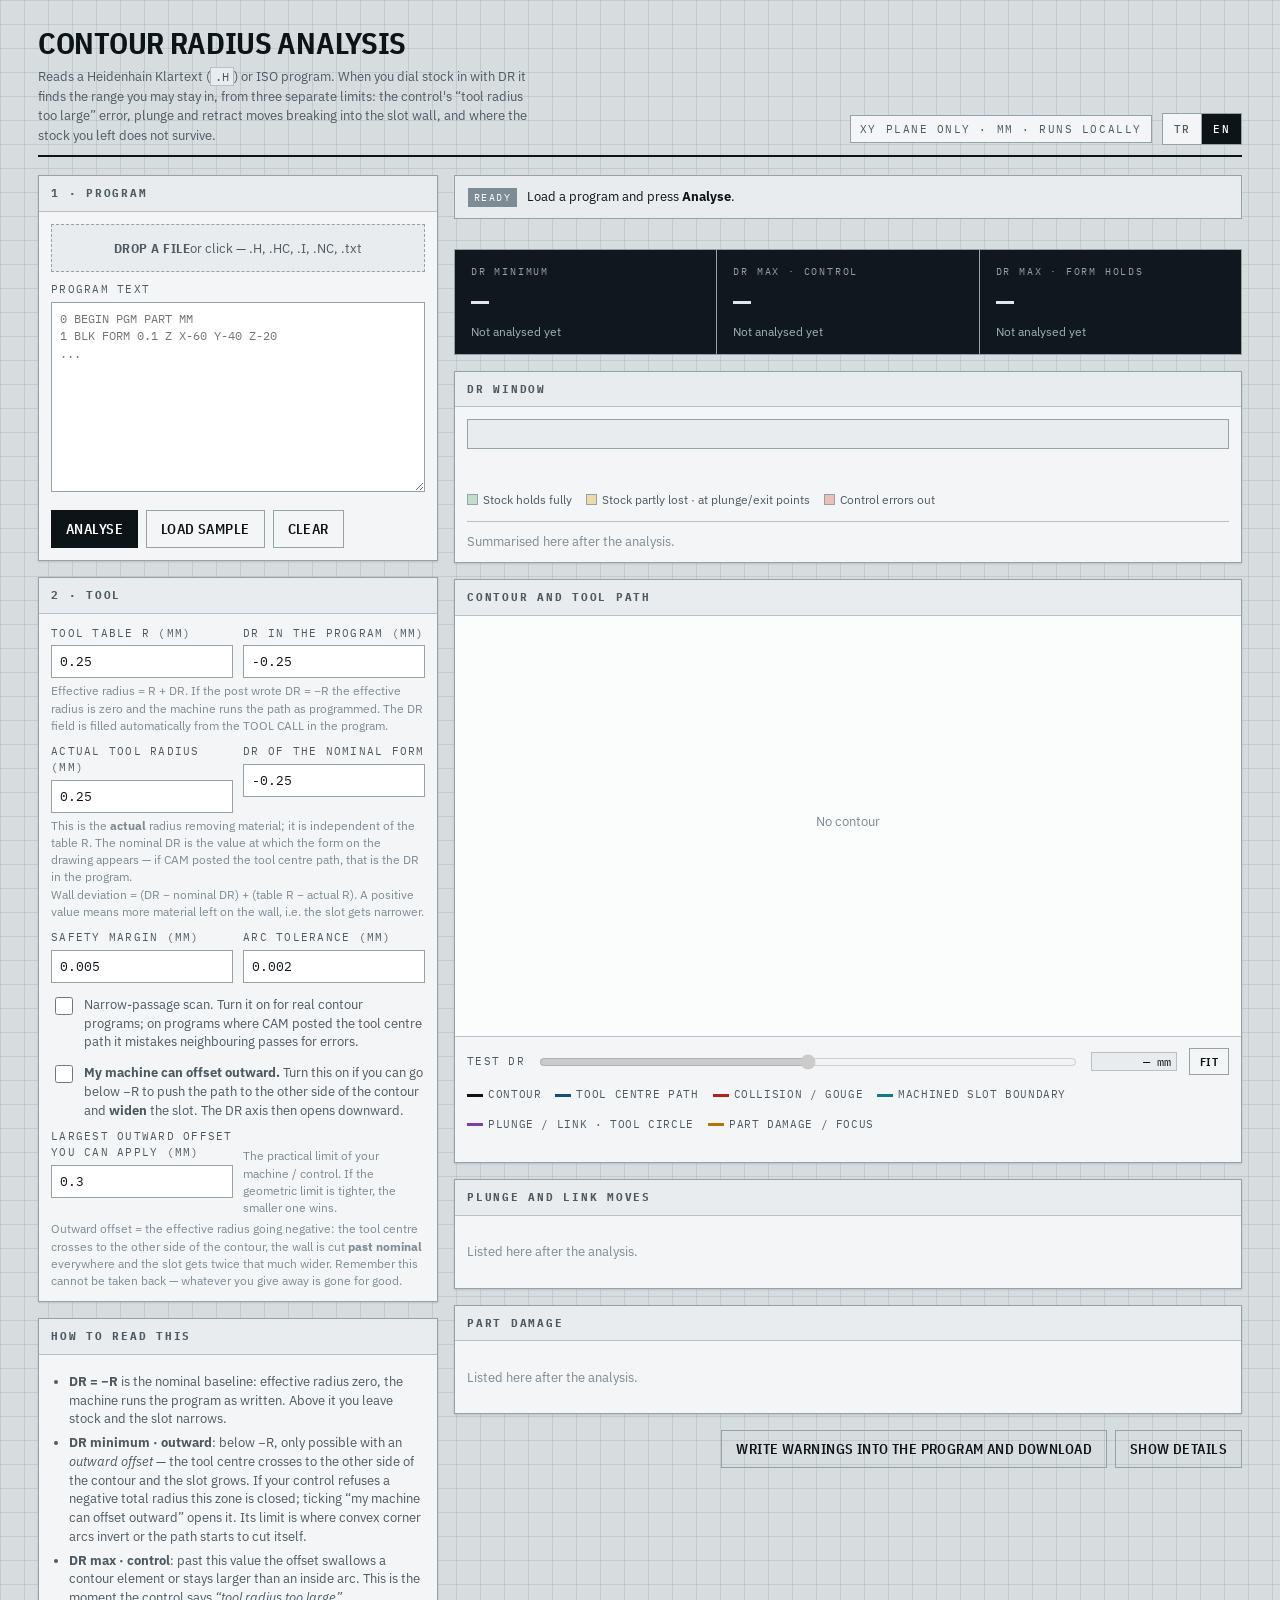
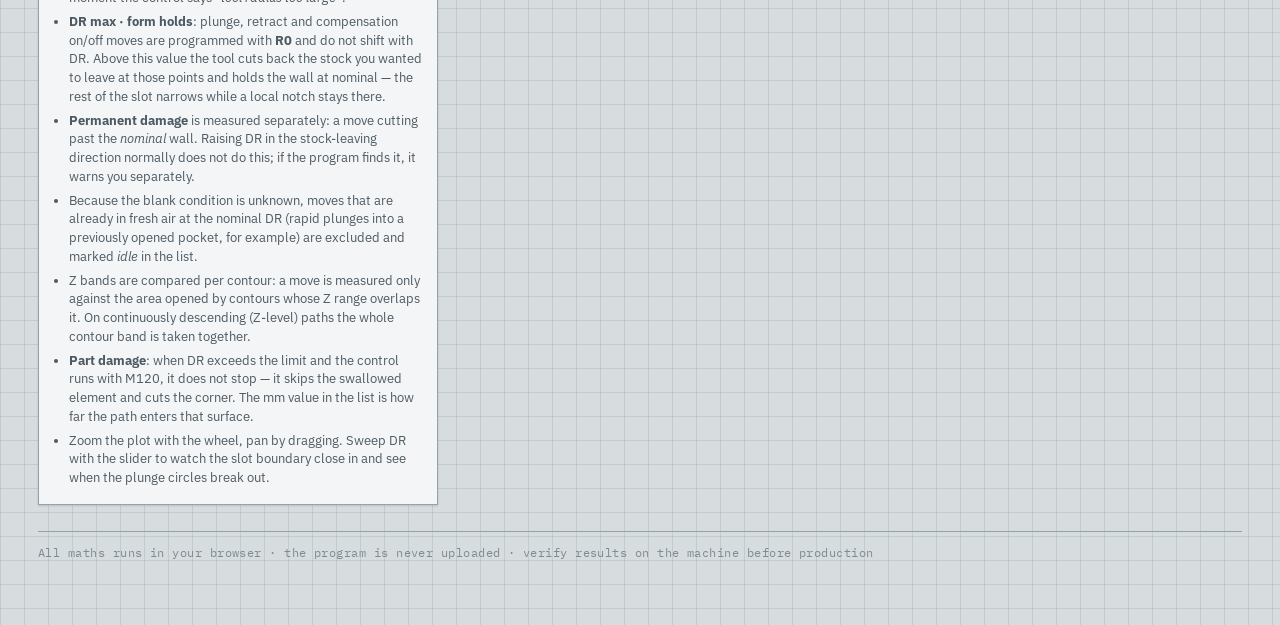
==== commit 8dc7e6ab: "SEO: adresler ozel alan adina cevrildi (erdo.is-a.dev) github.io adresleri erdo.is-a.dev'e 301 ile y" ====
--- a/index.html
+++ b/index.html
@@ -5,9 +5,60 @@
   <meta charset="utf-8">
   <meta name="viewport" content="width=device-width, initial-scale=1, viewport-fit=cover">
   <meta name="color-scheme" content="light">
+  <title>Heidenhain DR Kontur Yarıçap Analizi — takım yarıçapı çok büyük hatası | .H / ISO</title>
   <meta name="description"
-    content="Heidenhain Klartext (.H) / ISO kontur yarıçap ve DR penceresi analizi — tarayıcıda çalışır. Contour radius and DR window analysis for Heidenhain programs, runs in the browser.">
-  <title>Kontur Yarıçap Analizi — Heidenhain .H</title>
+    content="Heidenhain Klartext (.H) veya ISO programını okuyup DR ile pay verirken kalabileceğin aralığı bulur: “takım yarıçapı çok büyük” sınırı, formun tuttuğu en büyük DR ve dış ofset tabanı. Tarayıcıda çalışır, program hiçbir yere yüklenmez.">
+  <link rel="canonical" href="https://erdo.is-a.dev/heidenhain-rl-analysis/">
+  <meta name="robots" content="index, follow, max-image-preview:large, max-snippet:-1">
+  <meta name="author" content="Porphyri0n">
+  <meta name="theme-color" content="#0d1418">
+
+  <!-- Google Search Console doğrulaması: konsoldan aldığın etiketi buraya yapıştır
+       Google Search Console verification: paste the tag you get from the console here
+  <meta name="google-site-verification" content="..."> -->
+
+  <!-- paylaşım kartları / share cards -->
+  <meta property="og:type" content="website">
+  <meta property="og:site_name" content="Kontur Yarıçap Analizi">
+  <meta property="og:locale" content="tr_TR">
+  <meta property="og:locale:alternate" content="en_US">
+  <meta property="og:url" content="https://erdo.is-a.dev/heidenhain-rl-analysis/">
+  <meta property="og:title" content="Heidenhain DR Kontur Yarıçap Analizi">
+  <meta property="og:description"
+    content="Heidenhain .H / ISO programında DR ile pay verirken hangi aralıkta kalabileceğini üç ayrı sınırdan bulan tek sayfalık araç. Tarayıcıda çalışır.">
+  <meta name="twitter:card" content="summary">
+  <meta name="twitter:title" content="Heidenhain DR Kontur Yarıçap Analizi">
+  <meta name="twitter:description"
+    content="DR penceresi, “takım yarıçapı çok büyük” sınırı ve kalıcı hasar taraması — tarayıcıda, yükleme yok.">
+
+  <script type="application/ld+json">
+  {
+    "@context": "https://schema.org",
+    "@type": "SoftwareApplication",
+    "name": "Kontur Yarıçap Analizi — Heidenhain .H",
+    "alternateName": "Contour Radius Analysis for Heidenhain",
+    "url": "https://erdo.is-a.dev/heidenhain-rl-analysis/",
+    "applicationCategory": "EngineeringApplication",
+    "applicationSubCategory": "CNC / CAM",
+    "operatingSystem": "Any (web browser)",
+    "browserRequirements": "JavaScript",
+    "inLanguage": ["tr", "en"],
+    "isAccessibleForFree": true,
+    "offers": { "@type": "Offer", "price": "0", "priceCurrency": "USD" },
+    "author": { "@type": "Person", "name": "Porphyri0n", "url": "https://github.com/Porphyri0n" },
+    "codeRepository": "https://github.com/Porphyri0n/heidenhain-rl-analysis",
+    "description": "Heidenhain Klartext (.H) veya ISO programını okuyup DR ile pay verirken kalabileceğin aralığı üç ayrı sınırdan bulan tek sayfalık araç: kumandanın \"takım yarıçapı çok büyük\" hatası, dalış ve geri çekilme hareketlerinin formu bozduğu nokta, ve dış ofset tabanı. Analiz tamamen tarayıcıda yapılır.",
+    "featureList": [
+      "Heidenhain Klartext (.H) ve basit ISO ayrıştırma",
+      "DR penceresi: minimum, kumanda sınırı, form sınırı",
+      "Takım yarıçapı çok büyük hatasının hangi DR'de çıkacağı",
+      "Kalıcı parça hasarı ve keskin iç köşe taraması",
+      "Dar geçit ve yutulan eleman listesi",
+      "Uyarıların programa ; yorumu olarak yazılması"
+    ]
+  }
+  </script>
+
   <link rel="preconnect" href="https://fonts.googleapis.com">
   <link rel="preconnect" href="https://fonts.gstatic.com" crossorigin>
   <link
@@ -24,10 +75,12 @@
     <header class="top">
       <div class="brand">
         <h1 data-i18n="app.h1">Kontur Yarıçap Analizi</h1>
-        <p data-i18n-html="app.lead"></p>
+        <p data-i18n-html="app.lead">Heidenhain Klartext (<code>.H</code>) veya ISO programını okur. DR ile pay
+          verirken hangi aralıkta kalabileceğini üç ayrı sınırdan bulur: kumandanın “takım yarıçapı çok büyük”
+          hatası, dalış ve geri çekilme hareketlerinin kanal duvarına taşması, ve bırakılan payın nerede tutmadığı.</p>
       </div>
       <div class="topright">
-        <div class="stamp" data-i18n="app.stamp"></div>
+        <div class="stamp" data-i18n="app.stamp">Sadece XY düzlemi · mm · yerel çalışır</div>
         <div class="langbar" id="langbar" role="group" data-i18n-aria="app.langAria"></div>
       </div>
     </header>
@@ -39,16 +92,17 @@
         <section class="card">
           <h2 data-i18n="card.program">1 · Program</h2>
           <div class="body">
-            <div class="drop" id="drop" tabindex="0" role="button" data-i18n-html="drop.idle"></div>
+            <div class="drop" id="drop" tabindex="0" role="button" data-i18n-html="drop.idle"><b>Dosya bırak</b> veya
+              tıkla — .H, .HC, .I, .NC, .txt</div>
             <input type="file" id="file" accept=".h,.hc,.H,.i,.I,.nc,.NC,.txt" hidden>
             <div style="margin-top:10px">
-              <label class="f" for="src" data-i18n="label.src"></label>
+              <label class="f" for="src" data-i18n="label.src">Program metni</label>
               <textarea id="src" spellcheck="false" data-i18n-ph="ph.src"></textarea>
             </div>
             <div class="btnrow">
-              <button id="run" data-i18n="btn.run"></button>
-              <button class="ghost" id="sample" data-i18n="btn.sample"></button>
-              <button class="ghost" id="clear" data-i18n="btn.clear"></button>
+              <button id="run" data-i18n="btn.run">Analiz et</button>
+              <button class="ghost" id="sample" data-i18n="btn.sample">Örnek yükle</button>
+              <button class="ghost" id="clear" data-i18n="btn.clear">Temizle</button>
             </div>
           </div>
         </section>
@@ -58,57 +112,67 @@
           <div class="body">
             <div class="row">
               <div>
-                <label class="f" for="rtab" data-i18n="label.rtab"></label>
+                <label class="f" for="rtab" data-i18n="label.rtab">Takım tablosu R (mm)</label>
                 <input type="number" id="rtab" value="0.25" step="0.01" min="0" inputmode="decimal">
               </div>
               <div>
-                <label class="f" for="drcur" data-i18n="label.drcur"></label>
+                <label class="f" for="drcur" data-i18n="label.drcur">Programdaki DR (mm)</label>
                 <input type="number" id="drcur" value="-0.25" step="0.01" inputmode="decimal">
               </div>
             </div>
-            <p class="hint" data-i18n-html="hint.eff"></p>
+            <p class="hint" data-i18n-html="hint.eff">Etkin yarıçap = R + DR. Post DR = &minus;R yazdıysa etkin yarıçap
+              sıfırdır ve tezgah yolu aynen işler. DR alanı programdaki TOOL CALL'dan otomatik doldurulur.</p>
             <div class="row" style="margin-top:10px">
               <div>
-                <label class="f" for="rphys" data-i18n="label.rphys"></label>
+                <label class="f" for="rphys" data-i18n="label.rphys">Gerçek takım yarıçapı (mm)</label>
                 <input type="number" id="rphys" value="0.25" step="0.005" min="0.001" inputmode="decimal">
               </div>
               <div>
-                <label class="f" for="drref" data-i18n="label.drref"></label>
+                <label class="f" for="drref" data-i18n="label.drref">Nominal formun DR'si</label>
                 <input type="number" id="drref" value="-0.25" step="0.01" inputmode="decimal">
               </div>
             </div>
-            <p class="hint" data-i18n-html="hint.dev"></p>
+            <p class="hint" data-i18n-html="hint.dev">Malzemeyi kaldıran <b>gerçek</b> yarıçaptır; tablo R'sinden
+              bağımsızdır. Nominal DR, resimdeki formun oluştuğu değerdir &mdash; CAM takım merkez yolunu bastıysa bu,
+              programdaki DR'dir.<br>Duvar sapması = (DR &minus; nominal DR) + (tablo R &minus; gerçek R). Artı değer,
+              duvarda daha çok malzeme kalması yani kanalın daralması demektir.</p>
             <div class="row" style="margin-top:10px">
               <div>
-                <label class="f" for="safety" data-i18n="label.safety"></label>
+                <label class="f" for="safety" data-i18n="label.safety">Güvenlik payı (mm)</label>
                 <input type="number" id="safety" value="0.005" step="0.005" min="0" inputmode="decimal">
               </div>
               <div>
-                <label class="f" for="tol" data-i18n="label.tol"></label>
+                <label class="f" for="tol" data-i18n="label.tol">Yay hassasiyeti (mm)</label>
                 <input type="number" id="tol" value="0.002" step="0.001" min="0.0005" inputmode="decimal">
               </div>
             </div>
 
             <label class="chkline">
               <input type="checkbox" id="gouge">
-              <span data-i18n="chk.gouge"></span>
+              <span data-i18n="chk.gouge">Dar geçit taraması. Gerçek kontur programlarında aç; CAM'in takım merkez
+                yolunu bastığı programlarda komşu pasoları hata sanar.</span>
             </label>
 
             <label class="chkline">
               <input type="checkbox" id="outAllow">
-              <span data-i18n-html="chk.outAllow"></span>
+              <span data-i18n-html="chk.outAllow"><b>Tezgahta dışarı ofset verebiliyorum.</b> Yolu konturun öbür
+                tarafına kaydırıp kanalı <b>büyütmek</b> için &minus;R'nin altına inebiliyorsan aç. DR ekseni aşağı
+                doğru açılır.</span>
             </label>
 
             <div class="row" style="margin-top:10px">
               <div>
-                <label class="f" for="outcap" data-i18n="label.outcap"></label>
+                <label class="f" for="outcap" data-i18n="label.outcap">Verebildiğin en büyük dış ofset (mm)</label>
                 <input type="number" id="outcap" value="0.3" step="0.01" min="0" inputmode="decimal" disabled>
               </div>
               <div>
-                <p class="hint" style="margin:18px 0 0" data-i18n="hint.outcap"></p>
-              </div>
-            </div>
-            <p class="hint" data-i18n-html="hint.outoffset"></p>
+                <p class="hint" style="margin:18px 0 0" data-i18n="hint.outcap">Tezgahın / kumandanın pratik sınırı.
+                  Geometrik sınır bunun altındaysa küçük olan geçerlidir.</p>
+              </div>
+            </div>
+            <p class="hint" data-i18n-html="hint.outoffset">Dış ofset = etkin yarıçapın eksiye düşmesi: takım merkezi
+              konturun öbür yanına geçer, duvar her yerde <b>nominalin ötesine</b> kesilir ve kanal iki katı kadar
+              genişler. Bu payın geri alınamayacağını unutma &mdash; verdiğin kadar malzeme kalıcı gider.</p>
           </div>
         </section>
 
@@ -116,15 +180,34 @@
           <h2 data-i18n="card.howto">Nasıl okunur</h2>
           <div class="body">
             <ul class="notes">
-              <li data-i18n-html="howto.1"></li>
-              <li data-i18n-html="howto.2"></li>
-              <li data-i18n-html="howto.3"></li>
-              <li data-i18n-html="howto.4"></li>
-              <li data-i18n-html="howto.5"></li>
-              <li data-i18n-html="howto.6"></li>
-              <li data-i18n-html="howto.7"></li>
-              <li data-i18n-html="howto.8"></li>
-              <li data-i18n-html="howto.9"></li>
+              <li data-i18n-html="howto.1"><b>DR = &minus;R</b> nominal taban: etkin yarıçap sıfır, tezgah programı
+                olduğu gibi işler. Üstü pay bırakır ve kanalı daraltır.</li>
+              <li data-i18n-html="howto.2"><b>DR minimum · dış</b>: &minus;R'nin altı, ancak <i>dış ofset</i> ile
+                mümkündür &mdash; takım merkezi konturun öbür yanına geçer ve kanal büyür. Kumanda toplam yarıçapı eksi
+                kabul etmiyorsa bu bölge kapalıdır; “dışarı ofset verebiliyorum” kutusunu işaretleyince açılır. Sınırı,
+                dışbükey köşe yaylarının ters döndüğü ya da yolun kendini kestiği yerdir.</li>
+              <li data-i18n-html="howto.3"><b>DR maks · kumanda</b>: bu değeri geçince ofset bir kontur elemanını
+                yutuyor ya da bir iç yaydan büyük kalıyor. Kumandanın <i>“takım yarıçapı çok büyük”</i> dediği an
+                burasıdır.</li>
+              <li data-i18n-html="howto.4"><b>DR maks · form tutar</b>: dalış, geri çekilme ve düzeltme aç/kapa
+                hareketleri <b>R0</b> ile programlanır, DR ile yer değiştirmez. Bu değerin üstünde takım o noktalarda
+                bırakmak istediğin payı geri kesip duvarı nominalde bırakır &mdash; kanalın geri kalanı dararken orada
+                yerel bir çentik kalır.</li>
+              <li data-i18n-html="howto.5"><b>Kalıcı hasar</b> ayrı ölçülür: bir hareketin <i>nominal</i> duvarın
+                ötesine kesmesi. Pay bırakma yönünde DR büyütmek normalde bunu yapmaz; program bunu bulursa ayrıca
+                uyarır.</li>
+              <li data-i18n-html="howto.6">Kütük durumu bilinmediği için, nominal DR'de zaten boşta olan hareketler
+                (önceden açılmış cebe inen hızlı dalışlar gibi) değerlendirme dışı bırakılır ve listede <i>boşta</i>
+                diye işaretlenir.</li>
+              <li data-i18n-html="howto.7">Z bantları kontur bazında karşılaştırılır: bir hareket, yalnız Z aralığı
+                örtüşen konturların açtığı alana göre ölçülür. Sürekli Z inişli (Z-level) yollarda kontur bandının
+                tamamı birlikte alınır.</li>
+              <li data-i18n-html="howto.8"><b>Parça bozulması</b>: DR sınırı aştığında kumanda M120 ile çalışıyorsa
+                durmaz, yutulan elemanı atlayıp köşeyi keser. Listedeki mm değeri, yolun o yüzeyin içine girdiği
+                miktardır.</li>
+              <li data-i18n-html="howto.9">Grafikte tekerlekle yakınlaş, sürükleyerek kaydır. Kaydırıcıyla DR'yi
+                gezdirip kanal sınırının nasıl daraldığını ve dalış çemberlerinin ne zaman dışarı taştığını
+                görebilirsin.</li>
             </ul>
           </div>
         </section>
@@ -142,97 +225,107 @@
             <div class="sub" id="sMin"></div>
           </div>
           <div class="cell" id="cellMax">
-            <div class="k" data-i18n="dro.maxCtl"></div>
+            <div class="k" data-i18n="dro.maxCtl">DR maks · kumanda</div>
             <div class="v" id="vMax">—</div>
             <div class="sub" id="sMax"></div>
           </div>
           <div class="cell" id="cellForm">
-            <div class="k" data-i18n="dro.maxForm"></div>
+            <div class="k" data-i18n="dro.maxForm">DR maks · form tutar</div>
             <div class="v" id="vForm">—</div>
             <div class="sub" id="sForm"></div>
           </div>
         </div>
 
         <section class="card">
-          <h2><span data-i18n="card.window"></span><span id="winNote"
+          <h2><span data-i18n="card.window">DR penceresi</span><span id="winNote"
               style="text-transform:none;letter-spacing:0"></span></h2>
           <div class="body">
             <div class="band" id="band"></div>
             <div class="bandaxis" id="bandAxis"></div>
             <div class="bandkey">
               <span id="keyOut" style="display:none"><i class="o" style="background:#b9d4e6"></i><span
-                  data-i18n="band.out"></span></span>
-              <span><i class="g" style="background:#c3dfcc"></i><span data-i18n="band.green"></span></span>
-              <span><i class="a" style="background:#f0daaa"></i><span data-i18n="band.amber"></span></span>
-              <span><i class="r" style="background:#eebeb8"></i><span data-i18n="band.red"></span></span>
+                  data-i18n="band.out">Dış ofset · kanal büyüyor, nominalin ötesine kesiliyor</span></span>
+              <span><i class="g" style="background:#c3dfcc"></i><span data-i18n="band.green">Pay tam
+                    oturuyor</span></span>
+              <span><i class="a" style="background:#f0daaa"></i><span data-i18n="band.amber">Pay kısmen kayboluyor ·
+                    dalış/çıkış noktalarında</span></span>
+              <span><i class="r" style="background:#eebeb8"></i><span data-i18n="band.red">Kumanda hata
+                    verir</span></span>
             </div>
             <div class="wintxt" id="winTxt"></div>
           </div>
         </section>
 
         <section class="card">
-          <h2><span data-i18n="card.plot"></span><span id="plotTitle"></span></h2>
+          <h2><span data-i18n="card.plot">Kontur ve takım yolu</span><span id="plotTitle"></span></h2>
           <div class="plotwrap">
             <canvas id="cv"></canvas>
           </div>
           <div class="plotbar">
-            <label class="f" for="rng" style="margin:0;white-space:nowrap" data-i18n="plot.testdr"></label>
+            <label class="f" for="rng" style="margin:0;white-space:nowrap" data-i18n="plot.testdr">Deneme DR</label>
             <input type="range" id="rng" min="0" max="100" value="50" step="1" disabled>
             <span class="blk" id="rngVal" style="min-width:86px;text-align:right">— mm</span>
-            <button class="ghost" id="fit" style="padding:5px 10px;font-size:12px" data-i18n="plot.fit"></button>
+            <button class="ghost" id="fit" style="padding:5px 10px;font-size:12px"
+              data-i18n="plot.fit">Sığdır</button>
           </div>
           <div class="legend">
-            <span><i style="background:#0d1418"></i><span data-i18n="legend.contour"></span></span>
-            <span><i style="background:#14507e"></i><span data-i18n="legend.center"></span></span>
-            <span><i style="background:#b32319"></i><span data-i18n="legend.gouge"></span></span>
-            <span><i style="background:#0f7d86"></i><span data-i18n="legend.channel"></span></span>
-            <span><i style="background:#7a3fa8"></i><span data-i18n="legend.plunge"></span></span>
-            <span><i style="background:#b57405"></i><span data-i18n="legend.damage"></span></span>
+            <span><i style="background:#0d1418"></i><span data-i18n="legend.contour">Kontur</span></span>
+            <span><i style="background:#14507e"></i><span data-i18n="legend.center">Takım merkez yolu</span></span>
+            <span><i style="background:#b32319"></i><span data-i18n="legend.gouge">Çakışma / gouge</span></span>
+            <span><i style="background:#0f7d86"></i><span data-i18n="legend.channel">İşlenen kanal
+                  sınırı</span></span>
+            <span><i style="background:#7a3fa8"></i><span data-i18n="legend.plunge">Dalış / bağlantı · takım
+                  çemberi</span></span>
+            <span><i style="background:#b57405"></i><span data-i18n="legend.damage">Parça bozulması /
+                  odak</span></span>
           </div>
           <div class="chips" id="conChips" style="padding:0 12px 12px"></div>
         </section>
 
         <section class="card">
-          <h2><span data-i18n="card.links"></span><span id="lnkAt" style="text-transform:none;letter-spacing:0"></span>
+          <h2><span data-i18n="card.links">Dalış ve bağlantı hareketleri</span><span id="lnkAt"
+              style="text-transform:none;letter-spacing:0"></span>
           </h2>
           <div id="lnkBox"></div>
         </section>
 
         <section class="card">
-          <h2><span data-i18n="card.damage"></span><span id="dmgAt" style="text-transform:none;letter-spacing:0"></span>
+          <h2><span data-i18n="card.damage">Parça bozulmaları</span><span id="dmgAt"
+              style="text-transform:none;letter-spacing:0"></span>
           </h2>
           <div id="dmgBox"></div>
         </section>
 
         <div class="actionbar">
-          <button class="ghost" id="dl" data-i18n="btn.annotate"></button>
-          <button class="ghost" id="toggleDet" data-i18n="btn.detailsShow"></button>
+          <button class="ghost" id="dl" data-i18n="btn.annotate">Uyarıları programa işle ve indir</button>
+          <button class="ghost" id="toggleDet" data-i18n="btn.detailsShow">Ayrıntıları göster</button>
         </div>
 
         <section class="card det" style="display:none">
-          <h2 data-i18n="card.crit"></h2>
+          <h2 data-i18n="card.crit">Sınırlayan kütükler</h2>
           <div id="critBox"></div>
         </section>
 
         <section class="card det" style="display:none">
-          <h2 data-i18n="card.corners"></h2>
+          <h2 data-i18n="card.corners">Keskin iç köşeler</h2>
           <div id="cornBox"></div>
         </section>
 
         <section class="card det" style="display:none">
-          <h2 data-i18n="card.contours"></h2>
+          <h2 data-i18n="card.contours">Kontur dökümü</h2>
           <div id="conBox"></div>
         </section>
 
         <section class="card det" style="display:none">
-          <h2 data-i18n="card.parse"></h2>
+          <h2 data-i18n="card.parse">Ayrıştırma notları</h2>
           <div id="warnBox"></div>
         </section>
 
       </div>
     </div>
 
-    <footer data-i18n="app.footer"></footer>
+    <footer data-i18n="app.footer">Tüm hesap tarayıcıda yapılır · program hiçbir yere gönderilmez · sonuçları makinede
+      doğrulamadan üretime alma</footer>
   </div>
 
   <script src="assets/js/i18n.js"></script>
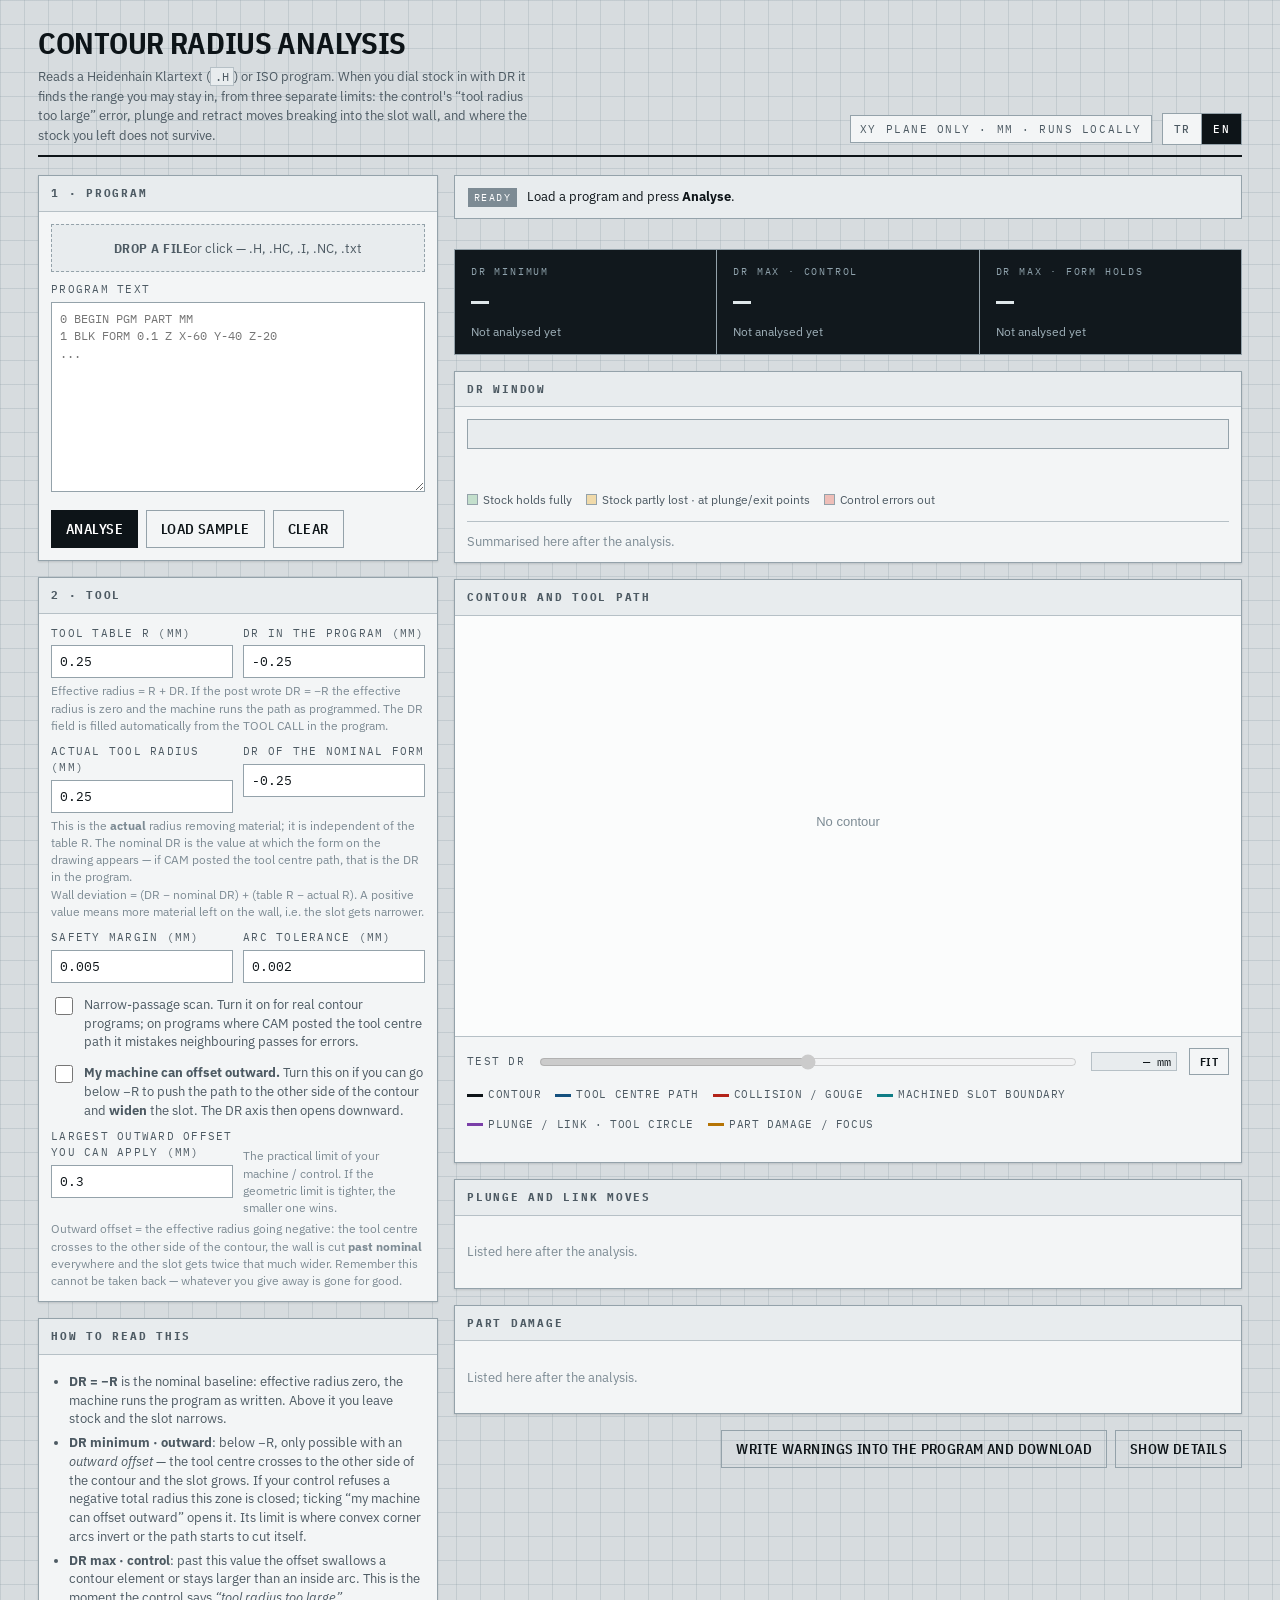
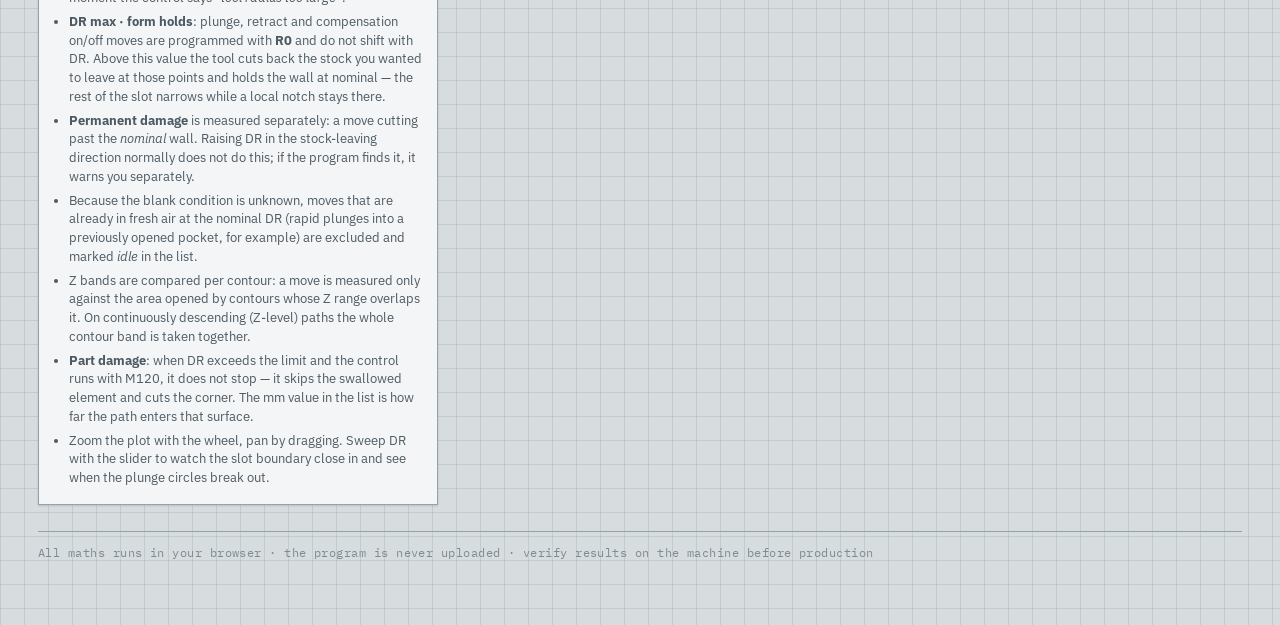
==== commit 492c19e9: "Search Console dogrulama etiketi eklendi" ====
--- a/index.html
+++ b/index.html
@@ -13,9 +13,8 @@
   <meta name="author" content="Porphyri0n">
   <meta name="theme-color" content="#0d1418">
 
-  <!-- Google Search Console doğrulaması: konsoldan aldığın etiketi buraya yapıştır
-       Google Search Console verification: paste the tag you get from the console here
-  <meta name="google-site-verification" content="..."> -->
+  <!-- Google Search Console doğrulaması / verification -->
+  <meta name="google-site-verification" content="8-8ZETB3_rxLVpRseZlKHNkdGXpbR8nm6Z-fKN-ZqYw">
 
   <!-- paylaşım kartları / share cards -->
   <meta property="og:type" content="website">
